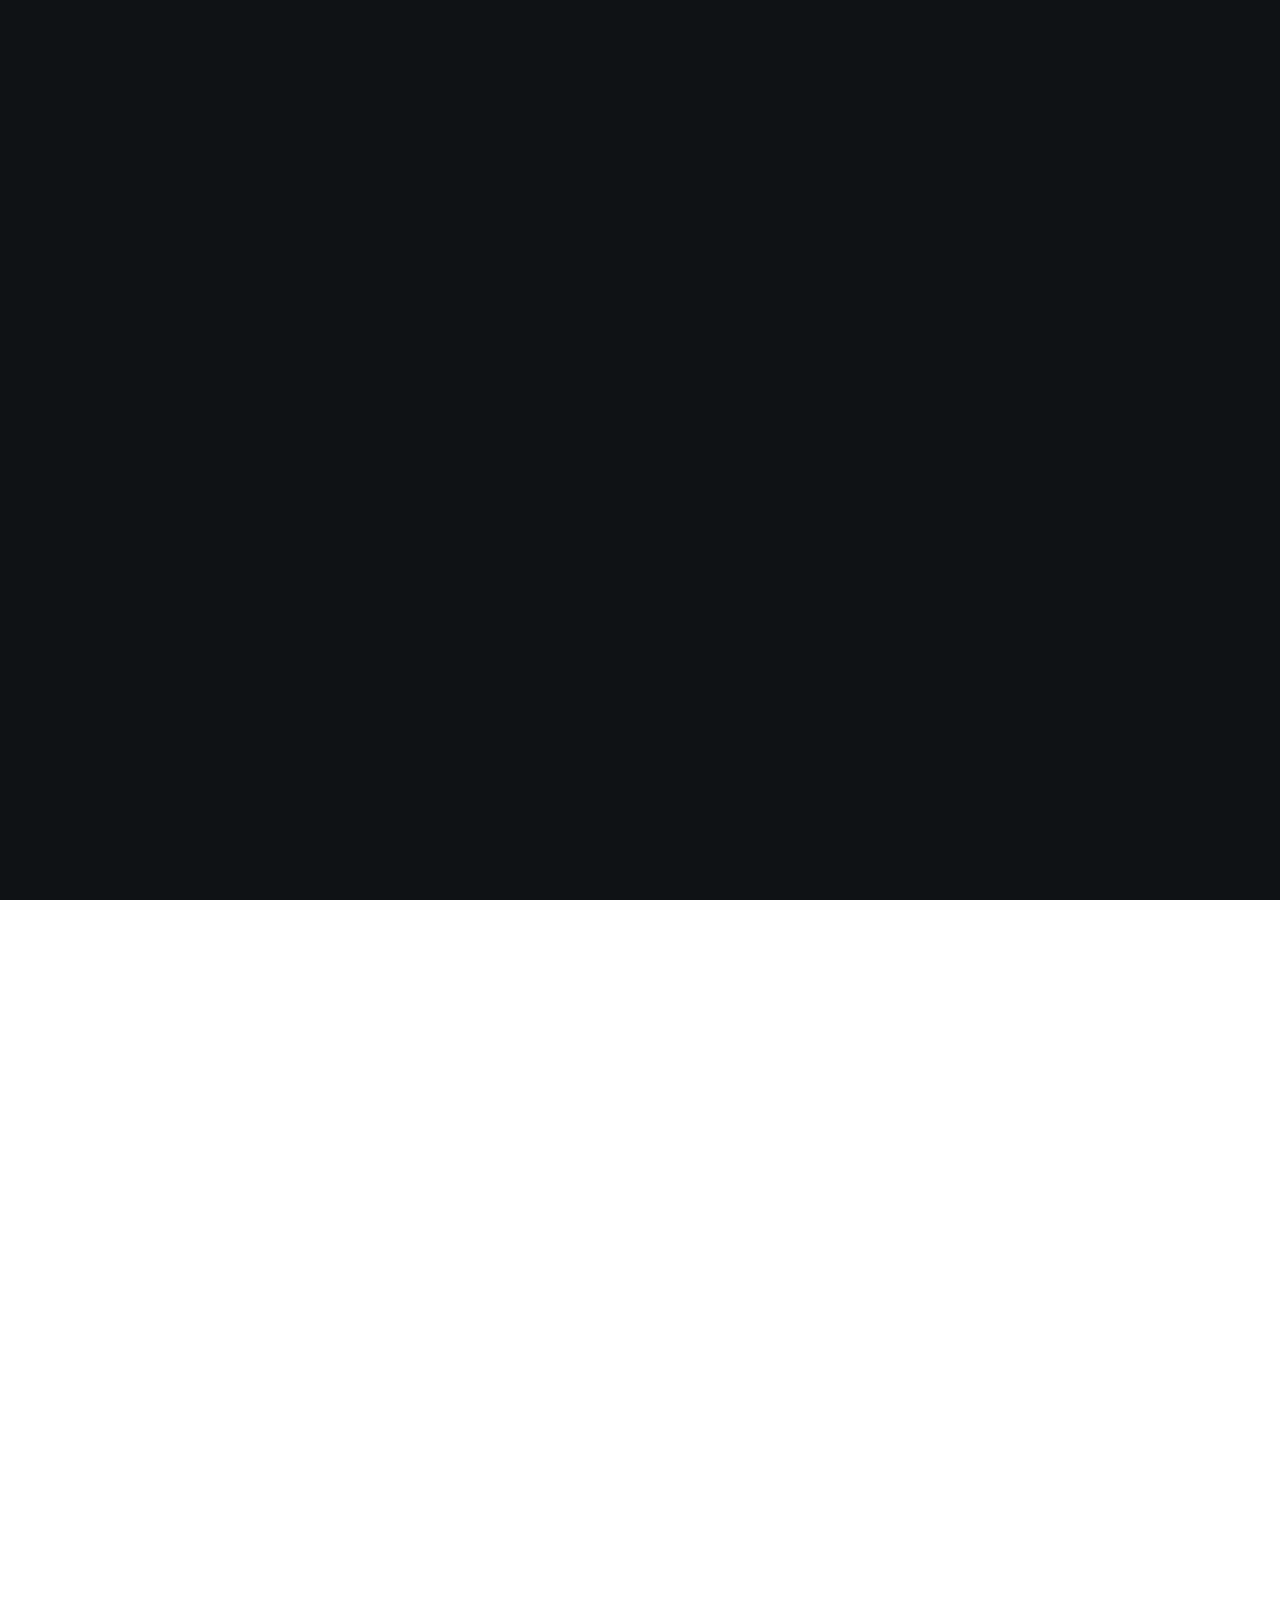
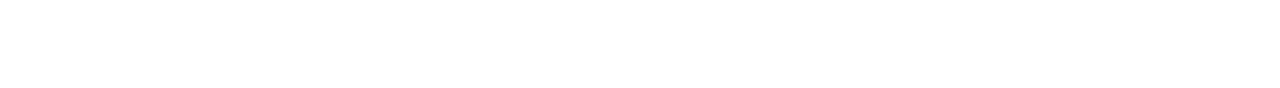
==== index.html @ 0ad1dd32 "Add files via upload" ====
<!DOCTYPE html>
<!--[if IE 8 ]><html class="no-js oldie ie8" lang="en"> <![endif]-->
<!--[if IE 9 ]><html class="no-js oldie ie9" lang="en"> <![endif]-->
<!--[if (gte IE 9)|!(IE)]><!--><html class="no-js" lang="en"> <!--<![endif]-->
<head>

   <!--- basic page needs
   ================================================== -->
   <meta charset="utf-8">
	<title>mil.api.fit</title>
	<meta name="description" content="">  
	<meta name="author" content="">

   <!-- mobile specific metas
   ================================================== -->
	<meta name="viewport" content="width=device-width, initial-scale=1, maximum-scale=1">

 	<!-- CSS
   ================================================== -->
   <link rel="stylesheet" href="css/base.css">
   <link rel="stylesheet" href="css/vendor.css">  
   <link rel="stylesheet" href="css/main.css">  

   <!-- script
   ================================================== -->
	<script src="js/modernizr.js"></script>
	<script src="js/pace.min.js"></script>

   <!-- favicons
	================================================== -->
	<link rel="shortcut icon" href="favicon.ico" type="image/x-icon">
	<link rel="icon" href="favicon.ico" type="image/x-icon">

</head>

<body id="top">

	<!-- header 
   ================================================== -->



   <!-- home
   ================================================== -->
   <section id="home">

   	<div class="overlay"></div>

   	<div class="home-content-table">	
		   <div class="home-content-tablecell">
		   	<div class="row">
		   		<div class="col-twelve">		   			
			  		
			  				
				  			<div class="more animate-intro">
				  				<a class="smoothscroll button stroke" href="#about">
				  					About Us
				  				</a>
				  			</div>							

			  		</div> <!-- end col-twelve --> 
		   	</div> <!-- end row --> 
		   </div> <!-- end home-content-tablecell --> 		   
		</div> <!-- end home-content-table -->

		<div class="scrolldown">
			<a href="#about" class="scroll-icon smoothscroll">		
		   	Scroll Down		   	
		   	<i class="fa fa-long-arrow-right" aria-hidden="true"></i>
			</a>
		</div>			
   
   </section> <!-- end home -->

   
   <section id="about">

   	<div class="row about-wrap">
   		<div class="col-full">

   			<div class="about-profile-bg"></div>

				<div class="intro">
					<h3 class="animate-this">About Us</h3>
	   			<p class="lead animate-this"><span>an US Army BAA</span> where we will discovering/building wearables for trainees during Basic Military Training as well as services to capture and distribute that data to a modeling platform capable of both altering training of individuals and groups in real time as well providing the ground work to alter unit assignment methodology after graduation of BMT
				<BR><BR>
				<a href="http://wwidew.net/mil.api.fit.pdf" target="_blank"><img src="images/pdf.png" width="128" height="128" alt="" title="" align="middle" /></a>
				</BR></BR></p>	
				</div>   

   		</div> <!-- end col-full  -->
   	</div> <!-- end about-wrap  -->

   </section> <!-- end about -->


   <!-- about
   
     		</div> <!-- end col-full  -->
   	</div> <!-- end about-wrap  -->

   </section> <!-- end about -->

	<div class="footer-bottom">
	

      </div> <!-- end footer-bottom -->

      <div id="go-top">
		   <a class="smoothscroll" title="Back to Top" href="#top">
		   	<i class="fa fa-long-arrow-up" aria-hidden="true"></i>
		   </a>
		</div>		
   </footer>

   <div id="preloader"> 
    	<div id="loader"></div>
   </div> 
   <script src="js/jquery-2.1.3.min.js"></script>
   <script src="js/plugins.js"></script>
   <script src="js/main.js"></script>

</body>

</html>
---- css/base.css ----
/* =================================================================== 
 *
 *  Infinity v1.0 Base Stylesheet
 *  01-02-2017
 *  ------------------------------------------------------------------
 *  TOC:
 *  01. reset
 *  02. basic/base setup styles
 *  03. grid
 *  04. MISC
 *
 * =================================================================== */

/* ===================================================================
 *  01. reset - normalize.css v3.0.2 | MIT License | git.io/normalize
 *
 * ------------------------------------------------------------------- */
html {
  font-family: sans-serif;
  -ms-text-size-adjust: 100%;
  -webkit-text-size-adjust: 100%;
}

body {
  margin: 0;
}

article,
aside,
details,
figcaption,
figure,
footer,
header,
hgroup,
main,
menu,
nav,
section,
summary {
  display: block;
}

audio, canvas, progress, video {
  display: inline-block;
  vertical-align: baseline;
}

audio:not([controls]) {
  display: none;
  height: 0;
}

[hidden],
template {
  display: none;
}

a {
  background: transparent;
}

a:active, a:hover {
  outline: 0;
}

abbr[title] {
  border-bottom: 1px dotted;
}

b, strong {
  font-weight: bold;
}

dfn {
  font-style: italic;
}

h1 {
  font-size: 2em;
  margin: 0.67em 0;
}

mark {
  background: #ff0;
  color: #000;
}

small {
  font-size: 80%;
}

sub,
sup {
  font-size: 75%;
  line-height: 0;
  position: relative;
  vertical-align: baseline;
}

sup {
  top: -0.5em;
}

sub {
  bottom: -0.25em;
}

img {
  border: 0;
}

svg:not(:root) {
  overflow: hidden;
}

figure {
  margin: 1em 40px;
}

hr {
  -moz-box-sizing: content-box;
  box-sizing: content-box;
  height: 0;
}

pre {
  overflow: auto;
}

code,
kbd,
pre,
samp {
  font-family: monospace, monospace;
  font-size: 1em;
}

button, input, optgroup,
select, textarea {
  color: inherit;
  font: inherit;
  margin: 0;
}

button {
  overflow: visible;
}

button, select {
  text-transform: none;
}

button,
html input[type="button"],
input[type="reset"],
input[type="submit"] {
  -webkit-appearance: button;
  cursor: pointer;
}

button[disabled],
html input[disabled] {
  cursor: default;
}

button::-moz-focus-inner,
input::-moz-focus-inner {
  border: 0;
  padding: 0;
}

input {
  line-height: normal;
}

input[type="checkbox"],
input[type="radio"] {
  box-sizing: border-box;
  padding: 0;
}

input[type="number"]::-webkit-inner-spin-button,
input[type="number"]::-webkit-outer-spin-button {
  height: auto;
}

input[type="search"] {
  -webkit-appearance: textfield;
  -moz-box-sizing: content-box;
  -webkit-box-sizing: content-box;
  box-sizing: content-box;
}

input[type="search"]::-webkit-search-cancel-button,
input[type="search"]::-webkit-search-decoration {
  -webkit-appearance: none;
}

fieldset {
  border: 1px solid #c0c0c0;
  margin: 0 2px;
  padding: 0.35em 0.625em 0.75em;
}

legend {
  border: 0;
  padding: 0;
}

textarea {
  overflow: auto;
}

optgroup {
  font-weight: bold;
}

table {
  border-collapse: collapse;
  border-spacing: 0;
}

td, th {
  padding: 0;
}

/* ===================================================================
 *  02. basic/base setup styles - (_basic.scss)
 *
 * ------------------------------------------------------------------- */
html {
  font-size: 62.5%;
  box-sizing: border-box;
}

*,
*::before,
*::after {
  box-sizing: inherit;
}

body {
  font-weight: normal;
  line-height: 1;
  text-rendering: optimizeLegibility;
  word-wrap: break-word;
  -webkit-overflow-scrolling: touch;
  -webkit-text-size-adjust: none;
}

body, input, button {
  -moz-osx-font-smoothing: grayscale;
  -webkit-font-smoothing: antialiased;
}

/* ------------------------------------------------------------------- 
 * Media - (_basic.scss)
 * ------------------------------------------------------------------- */
img, video {
  max-width: 100%;
  height: auto;
}

/* ------------------------------------------------------------------- 
 * Typography resets - (_basic.scss)
 * ------------------------------------------------------------------- */
div, dl, dt, dd, ul, ol, li, h1, h2, h3, h4, h5, h6, pre, form, p, blockquote, th, td {
  margin: 0;
  padding: 0;
}

h1, h2, h3, h4, h5, h6 {
  -webkit-font-variant-ligatures: common-ligatures;
  -moz-font-variant-ligatures: common-ligatures;
  font-variant-ligatures: common-ligatures;
  text-rendering: optimizeLegibility;
}

em, i {
  font-style: italic;
  line-height: inherit;
}

strong, b {
  font-weight: bold;
  line-height: inherit;
}

small {
  font-size: 60%;
  line-height: inherit;
}

ol, ul {
  list-style: none;
}

li {
  display: block;
}

/* ------------------------------------------------------------------- 
 * links - (_basic.scss)
 * ------------------------------------------------------------------- */
a {
  text-decoration: none;
  line-height: inherit;
}

a img {
  border: none;
}

/* ------------------------------------------------------------------- 
 * inputs - (_basic.scss)
 * ------------------------------------------------------------------- */
fieldset {
  margin: 0;
  padding: 0;
}

input[type="email"],
input[type="number"],
input[type="search"],
input[type="text"],
input[type="tel"],
input[type="url"],
input[type="password"],
textarea {
  -webkit-appearance: none;
  -moz-appearance: none;
  -ms-appearance: none;
  -o-appearance: none;
  appearance: none;
}

/* ===================================================================
 *  03. grid - (_grid.scss)
 *
 * ------------------------------------------------------------------- */
.row {
  width: 94%;
  max-width: 1170px;
  margin: 0 auto;
}
.row:before, .row:after {
  content: "";
  display: table;
}
.row:after {
  clear: both;
}

.row .row {
  width: auto;
  max-width: none;
  margin-left: -20px;
  margin-right: -20px;
}

[class*="col-"], .bgrid {
  float: left;
}

[class*="col-"] + [class*="col-"].end {
  float: right;
}

[class*="col-"] {
  padding: 0 20px;
}

.col-one {
  width: 8.33333%;
}

.col-two, .col-1-6 {
  width: 16.66667%;
}

.col-three, .col-1-4 {
  width: 25%;
}

.col-four, .col-1-3 {
  width: 33.33333%;
}

.col-five {
  width: 41.66667%;
}

.col-six, .col-1-2 {
  width: 50%;
}

.col-seven {
  width: 58.33333%;
}

.col-eight, .col-2-3 {
  width: 66.66667%;
}

.col-nine, .col-3-4 {
  width: 75%;
}

.col-ten, .col-5-6 {
  width: 83.33333%;
}

.col-eleven {
  width: 91.66667%;
}

.col-twelve, .col-full {
  width: 100%;
}

/* ------------------------------------------------------------------- 
 * small screens - (_grid.scss)
 * ------------------------------------------------------------------- */
@media screen and (max-width: 1024px) {
  .row .row {
    margin-left: -18px;
    margin-right: -18px;
  }

  [class*="col-"] {
    padding: 0 18px;
  }
}
/* ------------------------------------------------------------------- 
 * tablets - (_grid.scss)
 * ------------------------------------------------------------------- */
@media screen and (max-width: 768px) {
  .row {
    width: auto;
    padding-left: 30px;
    padding-right: 30px;
  }

  .row .row {
    padding-left: 0;
    padding-right: 0;
    margin-left: -15px;
    margin-right: -15px;
  }

  [class*="col-"] {
    padding: 0 15px;
  }

  .tab-1-4 {
    width: 25%;
  }

  .tab-1-3 {
    width: 33.33333%;
  }

  .tab-1-2 {
    width: 50%;
  }

  .tab-2-3 {
    width: 66.66667%;
  }

  .tab-3-4 {
    width: 75%;
  }

  .tab-full {
    width: 100%;
  }
}
/* ------------------------------------------------------------------- 
 * large mobile devices - (_grid.scss)
 * ------------------------------------------------------------------- */
@media screen and (max-width: 600px) {
  .row {
    padding-left: 25px;
    padding-right: 25px;
  }

  .row .row {
    margin-left: -10px;
    margin-right: -10px;
  }

  [class*="col-"] {
    padding: 0 10px;
  }

  .mob-1-4 {
    width: 25%;
  }

  .mob-1-2 {
    width: 50%;
  }

  .mob-3-4 {
    width: 75%;
  }

  .mob-full {
    width: 100%;
  }
}
/* ------------------------------------------------------------------- 
 * small mobile devices - (_grid.scss)
 * ------------------------------------------------------------------- */
@media screen and (max-width: 400px) {
  .row .row {
    padding-left: 0;
    padding-right: 0;
    margin-left: 0;
    margin-right: 0;
  }

  [class*="col-"] {
    width: 100% !important;
    float: none !important;
    clear: both !important;
    margin-left: 0;
    margin-right: 0;
    padding: 0;
  }

  [class*="col-"] + [class*="col-"].end {
    float: none;
  }
}
/* ===================================================================
 * block grids - (_grid.scss)
 *
 * ------------------------------------------------------------------- */
[class*="block-"]:before, [class*="block-"]:after {
  content: "";
  display: table;
}
[class*="block-"]:after {
  clear: both;
}

.block-1-6 .bgrid {
  width: 16.66667%;
}

.block-1-4 .bgrid {
  width: 25%;
}

.block-1-3 .bgrid {
  width: 33.33333%;
}

.block-1-2 .bgrid {
  width: 50%;
}

/**
 * Clearing for block grid columns. Allow columns with 
 * different heights to align properly.
 */
.block-1-6 .bgrid:nth-child(6n+1),
.block-1-4 .bgrid:nth-child(4n+1),
.block-1-3 .bgrid:nth-child(3n+1),
.block-1-2 .bgrid:nth-child(2n+1) {
  clear: both;
}

/* ------------------------------------------------------------------- 
 * small screens - (_grid.scss)
 * ------------------------------------------------------------------- */
@media screen and (max-width: 1024px) {
  .block-s-1-6 .bgrid {
    width: 16.66667%;
  }

  .block-s-1-4 .bgrid {
    width: 25%;
  }

  .block-s-1-3 .bgrid {
    width: 33.33333%;
  }

  .block-s-1-2 .bgrid {
    width: 50%;
  }

  .block-s-full .bgrid {
    width: 100%;
    clear: both;
  }

  [class*="block-s-"] .bgrid:nth-child(n) {
    clear: none;
  }

  .block-s-1-6 .bgrid:nth-child(6n+1),
  .block-s-1-4 .bgrid:nth-child(4n+1),
  .block-s-1-3 .bgrid:nth-child(3n+1),
  .block-s-1-2 .bgrid:nth-child(2n+1) {
    clear: both;
  }
}
/* ------------------------------------------------------------------- 
 * tablets - (_grid.scss)
 * ------------------------------------------------------------------- */
@media screen and (max-width: 768px) {
  .block-tab-1-6 .bgrid {
    width: 16.66667%;
  }

  .block-tab-1-4 .bgrid {
    width: 25%;
  }

  .block-tab-1-3 .bgrid {
    width: 33.33333%;
  }

  .block-tab-1-2 .bgrid {
    width: 50%;
  }

  .block-tab-full .bgrid {
    width: 100%;
    clear: both;
  }

  [class*="block-tab-"] .bgrid:nth-child(n) {
    clear: none;
  }

  .block-tab-1-6 .bgrid:nth-child(6n+1),
  .block-tab-1-4 .bgrid:nth-child(4n+1),
  .block-tab-1-3 .bgrid:nth-child(3n+1),
  .block-tab-1-2 .bgrid:nth-child(2n+1) {
    clear: both;
  }
}
/* ------------------------------------------------------------------- 
 * large mobile devices - (_grid.scss)
 * ------------------------------------------------------------------- */
@media screen and (max-width: 600px) {
  .block-mob-1-6 .bgrid {
    width: 16.66667%;
  }

  .block-mob-1-4 .bgrid {
    width: 25%;
  }

  .block-mob-1-3 .bgrid {
    width: 33.33333%;
  }

  .block-mob-1-2 .bgrid {
    width: 50%;
  }

  .block-mob-full .bgrid {
    width: 100%;
    clear: both;
  }

  [class*="block-mob-"] .bgrid:nth-child(n) {
    clear: none;
  }

  .block-mob-1-6 .bgrid:nth-child(6n+1),
  .block-mob-1-4 .bgrid:nth-child(4n+1),
  .block-mob-1-3 .bgrid:nth-child(3n+1),
  .block-mob-1-2 .bgrid:nth-child(2n+1) {
    clear: both;
  }
}
/* ------------------------------------------------------------------- 
 * stack on small mobile devices - (_grid.scss)
 * ------------------------------------------------------------------- */
@media screen and (max-width: 400px) {
  .stack .bgrid {
    width: 100% !important;
    float: none !important;
    clear: both !important;
    margin-left: 0;
    margin-right: 0;
  }
}
/* ===================================================================
 *  04. MISC  - (_grid.scss)
 *
 * ------------------------------------------------------------------- */
 
/* Clearing - (http://nicolasgallagher.com/micro-clearfix-hack/
 */
.group:before, .group:after {
  content: "";
  display: table;
}
.group:after {
  clear: both;
}

/* Misc Helper Styles 
 */
.hide {
  display: none;
}

.invisible {
  visibility: hidden;
}

.antialiased {
  -webkit-font-smoothing: antialiased;
  -moz-osx-font-smoothing: grayscale;
}

.overflow-hidden {
  overflow: hidden;
}

.remove-bottom {
  margin-bottom: 0;
}

.half-bottom {
  margin-bottom: 1.5rem !important;
}

.add-bottom {
  margin-bottom: 3rem !important;
}

.no-border {
  border: none;
}

.full-width {
  width: 100%;
}

.text-center {
  text-align: center;
}

.text-left {
  text-align: left;
}

.text-right {
  text-align: right;
}

.pull-left {
  float: left;
}

.pull-right {
  float: right;
}

.align-center {
  margin-left: auto;
  margin-right: auto;
  text-align: center;
}
---- css/vendor.css ----
/* =================================================================== 
 *
 *  Infinity v1.0 Vendor/Third Party CSS 
 *  01-02-2017
 *  ------------------------------------------------------------------
 *
 *  TOC:
 *  01. Animate.css
 *  02. Lightgallery 
 *  03. Owl Carousel 
 *  04. Flexslider
 *
 * =================================================================== */

/**
 * 01. 
 * Animate.css - http://daneden.me/animate
 * Licensed under the MIT license - http://opensource.org/licenses/MIT
 *
 * Copyright (c) 2015 Daniel Eden
 * ===================================================================
 */
.animated {
  -webkit-animation-duration: 1s;
  animation-duration: 1s;
  -webkit-animation-fill-mode: both;
  animation-fill-mode: both;
}

.animated.infinite {
  -webkit-animation-iteration-count: infinite;
  animation-iteration-count: infinite;
}

.animated.hinge {
  -webkit-animation-duration: 2s;
  animation-duration: 2s;
}

.animated.bounceIn, .animated.bounceOut, .animated.flipOutX, .animated.flipOutY {
  -webkit-animation-duration: .75s;
  animation-duration: .75s;
}

@-webkit-keyframes bounce {
  20%,53%,80%,from,to {
    -webkit-animation-timing-function: cubic-bezier(0.215, 0.61, 0.355, 1);
    animation-timing-function: cubic-bezier(0.215, 0.61, 0.355, 1);
    -webkit-transform: translate3d(0, 0, 0);
    transform: translate3d(0, 0, 0);
  }
  40%,43% {
    -webkit-animation-timing-function: cubic-bezier(0.755, 0.05, 0.855, 0.06);
    animation-timing-function: cubic-bezier(0.755, 0.05, 0.855, 0.06);
    -webkit-transform: translate3d(0, -30px, 0);
    transform: translate3d(0, -30px, 0);
  }
  70% {
    -webkit-animation-timing-function: cubic-bezier(0.755, 0.05, 0.855, 0.06);
    animation-timing-function: cubic-bezier(0.755, 0.05, 0.855, 0.06);
    -webkit-transform: translate3d(0, -15px, 0);
    transform: translate3d(0, -15px, 0);
  }
  90% {
    -webkit-transform: translate3d(0, -4px, 0);
    transform: translate3d(0, -4px, 0);
  }
}
@keyframes bounce {
  20%,53%,80%,from,to {
    -webkit-animation-timing-function: cubic-bezier(0.215, 0.61, 0.355, 1);
    animation-timing-function: cubic-bezier(0.215, 0.61, 0.355, 1);
    -webkit-transform: translate3d(0, 0, 0);
    transform: translate3d(0, 0, 0);
  }
  40%,43% {
    -webkit-animation-timing-function: cubic-bezier(0.755, 0.05, 0.855, 0.06);
    animation-timing-function: cubic-bezier(0.755, 0.05, 0.855, 0.06);
    -webkit-transform: translate3d(0, -30px, 0);
    transform: translate3d(0, -30px, 0);
  }
  70% {
    -webkit-animation-timing-function: cubic-bezier(0.755, 0.05, 0.855, 0.06);
    animation-timing-function: cubic-bezier(0.755, 0.05, 0.855, 0.06);
    -webkit-transform: translate3d(0, -15px, 0);
    transform: translate3d(0, -15px, 0);
  }
  90% {
    -webkit-transform: translate3d(0, -4px, 0);
    transform: translate3d(0, -4px, 0);
  }
}
.bounce {
  -webkit-animation-name: bounce;
  animation-name: bounce;
  -webkit-transform-origin: center bottom;
  transform-origin: center bottom;
}

@-webkit-keyframes flash {
  50%,from,to {
    opacity: 1;
  }
  25%,75% {
    opacity: 0;
  }
}
@keyframes flash {
  50%,from,to {
    opacity: 1;
  }
  25%,75% {
    opacity: 0;
  }
}
.flash {
  -webkit-animation-name: flash;
  animation-name: flash;
}

@-webkit-keyframes pulse {
  from {
    -webkit-transform: scale3d(1, 1, 1);
    transform: scale3d(1, 1, 1);
  }
  50% {
    -webkit-transform: scale3d(1.05, 1.05, 1.05);
    transform: scale3d(1.05, 1.05, 1.05);
  }
  to {
    -webkit-transform: scale3d(1, 1, 1);
    transform: scale3d(1, 1, 1);
  }
}
@keyframes pulse {
  from {
    -webkit-transform: scale3d(1, 1, 1);
    transform: scale3d(1, 1, 1);
  }
  50% {
    -webkit-transform: scale3d(1.05, 1.05, 1.05);
    transform: scale3d(1.05, 1.05, 1.05);
  }
  to {
    -webkit-transform: scale3d(1, 1, 1);
    transform: scale3d(1, 1, 1);
  }
}
.pulse {
  -webkit-animation-name: pulse;
  animation-name: pulse;
}

@-webkit-keyframes rubberBand {
  from {
    -webkit-transform: scale3d(1, 1, 1);
    transform: scale3d(1, 1, 1);
  }
  30% {
    -webkit-transform: scale3d(1.25, 0.75, 1);
    transform: scale3d(1.25, 0.75, 1);
  }
  40% {
    -webkit-transform: scale3d(0.75, 1.25, 1);
    transform: scale3d(0.75, 1.25, 1);
  }
  50% {
    -webkit-transform: scale3d(1.15, 0.85, 1);
    transform: scale3d(1.15, 0.85, 1);
  }
  65% {
    -webkit-transform: scale3d(0.95, 1.05, 1);
    transform: scale3d(0.95, 1.05, 1);
  }
  75% {
    -webkit-transform: scale3d(1.05, 0.95, 1);
    transform: scale3d(1.05, 0.95, 1);
  }
  to {
    -webkit-transform: scale3d(1, 1, 1);
    transform: scale3d(1, 1, 1);
  }
}
@keyframes rubberBand {
  from {
    -webkit-transform: scale3d(1, 1, 1);
    transform: scale3d(1, 1, 1);
  }
  30% {
    -webkit-transform: scale3d(1.25, 0.75, 1);
    transform: scale3d(1.25, 0.75, 1);
  }
  40% {
    -webkit-transform: scale3d(0.75, 1.25, 1);
    transform: scale3d(0.75, 1.25, 1);
  }
  50% {
    -webkit-transform: scale3d(1.15, 0.85, 1);
    transform: scale3d(1.15, 0.85, 1);
  }
  65% {
    -webkit-transform: scale3d(0.95, 1.05, 1);
    transform: scale3d(0.95, 1.05, 1);
  }
  75% {
    -webkit-transform: scale3d(1.05, 0.95, 1);
    transform: scale3d(1.05, 0.95, 1);
  }
  to {
    -webkit-transform: scale3d(1, 1, 1);
    transform: scale3d(1, 1, 1);
  }
}
.rubberBand {
  -webkit-animation-name: rubberBand;
  animation-name: rubberBand;
}

@-webkit-keyframes shake {
  from,to {
    -webkit-transform: translate3d(0, 0, 0);
    transform: translate3d(0, 0, 0);
  }
  10%,30%,50%,70%,90% {
    -webkit-transform: translate3d(-10px, 0, 0);
    transform: translate3d(-10px, 0, 0);
  }
  20%,40%,60%,80% {
    -webkit-transform: translate3d(10px, 0, 0);
    transform: translate3d(10px, 0, 0);
  }
}
@keyframes shake {
  from,to {
    -webkit-transform: translate3d(0, 0, 0);
    transform: translate3d(0, 0, 0);
  }
  10%,30%,50%,70%,90% {
    -webkit-transform: translate3d(-10px, 0, 0);
    transform: translate3d(-10px, 0, 0);
  }
  20%,40%,60%,80% {
    -webkit-transform: translate3d(10px, 0, 0);
    transform: translate3d(10px, 0, 0);
  }
}
.shake {
  -webkit-animation-name: shake;
  animation-name: shake;
}

@-webkit-keyframes swing {
  20% {
    -webkit-transform: rotate3d(0, 0, 1, 15deg);
    transform: rotate3d(0, 0, 1, 15deg);
  }
  40% {
    -webkit-transform: rotate3d(0, 0, 1, -10deg);
    transform: rotate3d(0, 0, 1, -10deg);
  }
  60% {
    -webkit-transform: rotate3d(0, 0, 1, 5deg);
    transform: rotate3d(0, 0, 1, 5deg);
  }
  80% {
    -webkit-transform: rotate3d(0, 0, 1, -5deg);
    transform: rotate3d(0, 0, 1, -5deg);
  }
  to {
    -webkit-transform: rotate3d(0, 0, 1, 0deg);
    transform: rotate3d(0, 0, 1, 0deg);
  }
}
@keyframes swing {
  20% {
    -webkit-transform: rotate3d(0, 0, 1, 15deg);
    transform: rotate3d(0, 0, 1, 15deg);
  }
  40% {
    -webkit-transform: rotate3d(0, 0, 1, -10deg);
    transform: rotate3d(0, 0, 1, -10deg);
  }
  60% {
    -webkit-transform: rotate3d(0, 0, 1, 5deg);
    transform: rotate3d(0, 0, 1, 5deg);
  }
  80% {
    -webkit-transform: rotate3d(0, 0, 1, -5deg);
    transform: rotate3d(0, 0, 1, -5deg);
  }
  to {
    -webkit-transform: rotate3d(0, 0, 1, 0deg);
    transform: rotate3d(0, 0, 1, 0deg);
  }
}
.swing {
  -webkit-transform-origin: top center;
  transform-origin: top center;
  -webkit-animation-name: swing;
  animation-name: swing;
}

@-webkit-keyframes tada {
  from {
    -webkit-transform: scale3d(1, 1, 1);
    transform: scale3d(1, 1, 1);
  }
  10%,20% {
    -webkit-transform: scale3d(0.9, 0.9, 0.9) rotate3d(0, 0, 1, -3deg);
    transform: scale3d(0.9, 0.9, 0.9) rotate3d(0, 0, 1, -3deg);
  }
  30%,50%,70%,90% {
    -webkit-transform: scale3d(1.1, 1.1, 1.1) rotate3d(0, 0, 1, 3deg);
    transform: scale3d(1.1, 1.1, 1.1) rotate3d(0, 0, 1, 3deg);
  }
  40%,60%,80% {
    -webkit-transform: scale3d(1.1, 1.1, 1.1) rotate3d(0, 0, 1, -3deg);
    transform: scale3d(1.1, 1.1, 1.1) rotate3d(0, 0, 1, -3deg);
  }
  to {
    -webkit-transform: scale3d(1, 1, 1);
    transform: scale3d(1, 1, 1);
  }
}
@keyframes tada {
  from {
    -webkit-transform: scale3d(1, 1, 1);
    transform: scale3d(1, 1, 1);
  }
  10%,20% {
    -webkit-transform: scale3d(0.9, 0.9, 0.9) rotate3d(0, 0, 1, -3deg);
    transform: scale3d(0.9, 0.9, 0.9) rotate3d(0, 0, 1, -3deg);
  }
  30%,50%,70%,90% {
    -webkit-transform: scale3d(1.1, 1.1, 1.1) rotate3d(0, 0, 1, 3deg);
    transform: scale3d(1.1, 1.1, 1.1) rotate3d(0, 0, 1, 3deg);
  }
  40%,60%,80% {
    -webkit-transform: scale3d(1.1, 1.1, 1.1) rotate3d(0, 0, 1, -3deg);
    transform: scale3d(1.1, 1.1, 1.1) rotate3d(0, 0, 1, -3deg);
  }
  to {
    -webkit-transform: scale3d(1, 1, 1);
    transform: scale3d(1, 1, 1);
  }
}
.tada {
  -webkit-animation-name: tada;
  animation-name: tada;
}

@-webkit-keyframes wobble {
  from {
    -webkit-transform: none;
    transform: none;
  }
  15% {
    -webkit-transform: translate3d(-25%, 0, 0) rotate3d(0, 0, 1, -5deg);
    transform: translate3d(-25%, 0, 0) rotate3d(0, 0, 1, -5deg);
  }
  30% {
    -webkit-transform: translate3d(20%, 0, 0) rotate3d(0, 0, 1, 3deg);
    transform: translate3d(20%, 0, 0) rotate3d(0, 0, 1, 3deg);
  }
  45% {
    -webkit-transform: translate3d(-15%, 0, 0) rotate3d(0, 0, 1, -3deg);
    transform: translate3d(-15%, 0, 0) rotate3d(0, 0, 1, -3deg);
  }
  60% {
    -webkit-transform: translate3d(10%, 0, 0) rotate3d(0, 0, 1, 2deg);
    transform: translate3d(10%, 0, 0) rotate3d(0, 0, 1, 2deg);
  }
  75% {
    -webkit-transform: translate3d(-5%, 0, 0) rotate3d(0, 0, 1, -1deg);
    transform: translate3d(-5%, 0, 0) rotate3d(0, 0, 1, -1deg);
  }
  to {
    -webkit-transform: none;
    transform: none;
  }
}
@keyframes wobble {
  from {
    -webkit-transform: none;
    transform: none;
  }
  15% {
    -webkit-transform: translate3d(-25%, 0, 0) rotate3d(0, 0, 1, -5deg);
    transform: translate3d(-25%, 0, 0) rotate3d(0, 0, 1, -5deg);
  }
  30% {
    -webkit-transform: translate3d(20%, 0, 0) rotate3d(0, 0, 1, 3deg);
    transform: translate3d(20%, 0, 0) rotate3d(0, 0, 1, 3deg);
  }
  45% {
    -webkit-transform: translate3d(-15%, 0, 0) rotate3d(0, 0, 1, -3deg);
    transform: translate3d(-15%, 0, 0) rotate3d(0, 0, 1, -3deg);
  }
  60% {
    -webkit-transform: translate3d(10%, 0, 0) rotate3d(0, 0, 1, 2deg);
    transform: translate3d(10%, 0, 0) rotate3d(0, 0, 1, 2deg);
  }
  75% {
    -webkit-transform: translate3d(-5%, 0, 0) rotate3d(0, 0, 1, -1deg);
    transform: translate3d(-5%, 0, 0) rotate3d(0, 0, 1, -1deg);
  }
  to {
    -webkit-transform: none;
    transform: none;
  }
}
.wobble {
  -webkit-animation-name: wobble;
  animation-name: wobble;
}

@-webkit-keyframes jello {
  11.1%,from,to {
    -webkit-transform: none;
    transform: none;
  }
  22.2% {
    -webkit-transform: skewX(-12.5deg) skewY(-12.5deg);
    transform: skewX(-12.5deg) skewY(-12.5deg);
  }
  33.3% {
    -webkit-transform: skewX(6.25deg) skewY(6.25deg);
    transform: skewX(6.25deg) skewY(6.25deg);
  }
  44.4% {
    -webkit-transform: skewX(-3.125deg) skewY(-3.125deg);
    transform: skewX(-3.125deg) skewY(-3.125deg);
  }
  55.5% {
    -webkit-transform: skewX(1.5625deg) skewY(1.5625deg);
    transform: skewX(1.5625deg) skewY(1.5625deg);
  }
  66.6% {
    -webkit-transform: skewX(-0.78125deg) skewY(-0.78125deg);
    transform: skewX(-0.78125deg) skewY(-0.78125deg);
  }
  77.7% {
    -webkit-transform: skewX(0.39063deg) skewY(0.39063deg);
    transform: skewX(0.39063deg) skewY(0.39063deg);
  }
  88.8% {
    -webkit-transform: skewX(-0.19531deg) skewY(-0.19531deg);
    transform: skewX(-0.19531deg) skewY(-0.19531deg);
  }
}
@keyframes jello {
  11.1%,from,to {
    -webkit-transform: none;
    transform: none;
  }
  22.2% {
    -webkit-transform: skewX(-12.5deg) skewY(-12.5deg);
    transform: skewX(-12.5deg) skewY(-12.5deg);
  }
  33.3% {
    -webkit-transform: skewX(6.25deg) skewY(6.25deg);
    transform: skewX(6.25deg) skewY(6.25deg);
  }
  44.4% {
    -webkit-transform: skewX(-3.125deg) skewY(-3.125deg);
    transform: skewX(-3.125deg) skewY(-3.125deg);
  }
  55.5% {
    -webkit-transform: skewX(1.5625deg) skewY(1.5625deg);
    transform: skewX(1.5625deg) skewY(1.5625deg);
  }
  66.6% {
    -webkit-transform: skewX(-0.78125deg) skewY(-0.78125deg);
    transform: skewX(-0.78125deg) skewY(-0.78125deg);
  }
  77.7% {
    -webkit-transform: skewX(0.39063deg) skewY(0.39063deg);
    transform: skewX(0.39063deg) skewY(0.39063deg);
  }
  88.8% {
    -webkit-transform: skewX(-0.19531deg) skewY(-0.19531deg);
    transform: skewX(-0.19531deg) skewY(-0.19531deg);
  }
}
.jello {
  -webkit-animation-name: jello;
  animation-name: jello;
  -webkit-transform-origin: center;
  transform-origin: center;
}

@-webkit-keyframes bounceIn {
  20%,40%,60%,80%,from,to {
    -webkit-animation-timing-function: cubic-bezier(0.215, 0.61, 0.355, 1);
    animation-timing-function: cubic-bezier(0.215, 0.61, 0.355, 1);
  }
  0% {
    opacity: 0;
    -webkit-transform: scale3d(0.3, 0.3, 0.3);
    transform: scale3d(0.3, 0.3, 0.3);
  }
  20% {
    -webkit-transform: scale3d(1.1, 1.1, 1.1);
    transform: scale3d(1.1, 1.1, 1.1);
  }
  40% {
    -webkit-transform: scale3d(0.9, 0.9, 0.9);
    transform: scale3d(0.9, 0.9, 0.9);
  }
  60% {
    opacity: 1;
    -webkit-transform: scale3d(1.03, 1.03, 1.03);
    transform: scale3d(1.03, 1.03, 1.03);
  }
  80% {
    -webkit-transform: scale3d(0.97, 0.97, 0.97);
    transform: scale3d(0.97, 0.97, 0.97);
  }
  to {
    opacity: 1;
    -webkit-transform: scale3d(1, 1, 1);
    transform: scale3d(1, 1, 1);
  }
}
@keyframes bounceIn {
  20%,40%,60%,80%,from,to {
    -webkit-animation-timing-function: cubic-bezier(0.215, 0.61, 0.355, 1);
    animation-timing-function: cubic-bezier(0.215, 0.61, 0.355, 1);
  }
  0% {
    opacity: 0;
    -webkit-transform: scale3d(0.3, 0.3, 0.3);
    transform: scale3d(0.3, 0.3, 0.3);
  }
  20% {
    -webkit-transform: scale3d(1.1, 1.1, 1.1);
    transform: scale3d(1.1, 1.1, 1.1);
  }
  40% {
    -webkit-transform: scale3d(0.9, 0.9, 0.9);
    transform: scale3d(0.9, 0.9, 0.9);
  }
  60% {
    opacity: 1;
    -webkit-transform: scale3d(1.03, 1.03, 1.03);
    transform: scale3d(1.03, 1.03, 1.03);
  }
  80% {
    -webkit-transform: scale3d(0.97, 0.97, 0.97);
    transform: scale3d(0.97, 0.97, 0.97);
  }
  to {
    opacity: 1;
    -webkit-transform: scale3d(1, 1, 1);
    transform: scale3d(1, 1, 1);
  }
}
.bounceIn {
  -webkit-animation-name: bounceIn;
  animation-name: bounceIn;
}

@-webkit-keyframes bounceInDown {
  60%,75%,90%,from,to {
    -webkit-animation-timing-function: cubic-bezier(0.215, 0.61, 0.355, 1);
    animation-timing-function: cubic-bezier(0.215, 0.61, 0.355, 1);
  }
  0% {
    opacity: 0;
    -webkit-transform: translate3d(0, -3000px, 0);
    transform: translate3d(0, -3000px, 0);
  }
  60% {
    opacity: 1;
    -webkit-transform: translate3d(0, 25px, 0);
    transform: translate3d(0, 25px, 0);
  }
  75% {
    -webkit-transform: translate3d(0, -10px, 0);
    transform: translate3d(0, -10px, 0);
  }
  90% {
    -webkit-transform: translate3d(0, 5px, 0);
    transform: translate3d(0, 5px, 0);
  }
  to {
    -webkit-transform: none;
    transform: none;
  }
}
@keyframes bounceInDown {
  60%,75%,90%,from,to {
    -webkit-animation-timing-function: cubic-bezier(0.215, 0.61, 0.355, 1);
    animation-timing-function: cubic-bezier(0.215, 0.61, 0.355, 1);
  }
  0% {
    opacity: 0;
    -webkit-transform: translate3d(0, -3000px, 0);
    transform: translate3d(0, -3000px, 0);
  }
  60% {
    opacity: 1;
    -webkit-transform: translate3d(0, 25px, 0);
    transform: translate3d(0, 25px, 0);
  }
  75% {
    -webkit-transform: translate3d(0, -10px, 0);
    transform: translate3d(0, -10px, 0);
  }
  90% {
    -webkit-transform: translate3d(0, 5px, 0);
    transform: translate3d(0, 5px, 0);
  }
  to {
    -webkit-transform: none;
    transform: none;
  }
}
.bounceInDown {
  -webkit-animation-name: bounceInDown;
  animation-name: bounceInDown;
}

@-webkit-keyframes bounceInLeft {
  60%,75%,90%,from,to {
    -webkit-animation-timing-function: cubic-bezier(0.215, 0.61, 0.355, 1);
    animation-timing-function: cubic-bezier(0.215, 0.61, 0.355, 1);
  }
  0% {
    opacity: 0;
    -webkit-transform: translate3d(-3000px, 0, 0);
    transform: translate3d(-3000px, 0, 0);
  }
  60% {
    opacity: 1;
    -webkit-transform: translate3d(25px, 0, 0);
    transform: translate3d(25px, 0, 0);
  }
  75% {
    -webkit-transform: translate3d(-10px, 0, 0);
    transform: translate3d(-10px, 0, 0);
  }
  90% {
    -webkit-transform: translate3d(5px, 0, 0);
    transform: translate3d(5px, 0, 0);
  }
  to {
    -webkit-transform: none;
    transform: none;
  }
}
@keyframes bounceInLeft {
  60%,75%,90%,from,to {
    -webkit-animation-timing-function: cubic-bezier(0.215, 0.61, 0.355, 1);
    animation-timing-function: cubic-bezier(0.215, 0.61, 0.355, 1);
  }
  0% {
    opacity: 0;
    -webkit-transform: translate3d(-3000px, 0, 0);
    transform: translate3d(-3000px, 0, 0);
  }
  60% {
    opacity: 1;
    -webkit-transform: translate3d(25px, 0, 0);
    transform: translate3d(25px, 0, 0);
  }
  75% {
    -webkit-transform: translate3d(-10px, 0, 0);
    transform: translate3d(-10px, 0, 0);
  }
  90% {
    -webkit-transform: translate3d(5px, 0, 0);
    transform: translate3d(5px, 0, 0);
  }
  to {
    -webkit-transform: none;
    transform: none;
  }
}
.bounceInLeft {
  -webkit-animation-name: bounceInLeft;
  animation-name: bounceInLeft;
}

@-webkit-keyframes bounceInRight {
  60%,75%,90%,from,to {
    -webkit-animation-timing-function: cubic-bezier(0.215, 0.61, 0.355, 1);
    animation-timing-function: cubic-bezier(0.215, 0.61, 0.355, 1);
  }
  from {
    opacity: 0;
    -webkit-transform: translate3d(3000px, 0, 0);
    transform: translate3d(3000px, 0, 0);
  }
  60% {
    opacity: 1;
    -webkit-transform: translate3d(-25px, 0, 0);
    transform: translate3d(-25px, 0, 0);
  }
  75% {
    -webkit-transform: translate3d(10px, 0, 0);
    transform: translate3d(10px, 0, 0);
  }
  90% {
    -webkit-transform: translate3d(-5px, 0, 0);
    transform: translate3d(-5px, 0, 0);
  }
  to {
    -webkit-transform: none;
    transform: none;
  }
}
@keyframes bounceInRight {
  60%,75%,90%,from,to {
    -webkit-animation-timing-function: cubic-bezier(0.215, 0.61, 0.355, 1);
    animation-timing-function: cubic-bezier(0.215, 0.61, 0.355, 1);
  }
  from {
    opacity: 0;
    -webkit-transform: translate3d(3000px, 0, 0);
    transform: translate3d(3000px, 0, 0);
  }
  60% {
    opacity: 1;
    -webkit-transform: translate3d(-25px, 0, 0);
    transform: translate3d(-25px, 0, 0);
  }
  75% {
    -webkit-transform: translate3d(10px, 0, 0);
    transform: translate3d(10px, 0, 0);
  }
  90% {
    -webkit-transform: translate3d(-5px, 0, 0);
    transform: translate3d(-5px, 0, 0);
  }
  to {
    -webkit-transform: none;
    transform: none;
  }
}
.bounceInRight {
  -webkit-animation-name: bounceInRight;
  animation-name: bounceInRight;
}

@-webkit-keyframes bounceInUp {
  60%,75%,90%,from,to {
    -webkit-animation-timing-function: cubic-bezier(0.215, 0.61, 0.355, 1);
    animation-timing-function: cubic-bezier(0.215, 0.61, 0.355, 1);
  }
  from {
    opacity: 0;
    -webkit-transform: translate3d(0, 3000px, 0);
    transform: translate3d(0, 3000px, 0);
  }
  60% {
    opacity: 1;
    -webkit-transform: translate3d(0, -20px, 0);
    transform: translate3d(0, -20px, 0);
  }
  75% {
    -webkit-transform: translate3d(0, 10px, 0);
    transform: translate3d(0, 10px, 0);
  }
  90% {
    -webkit-transform: translate3d(0, -5px, 0);
    transform: translate3d(0, -5px, 0);
  }
  to {
    -webkit-transform: translate3d(0, 0, 0);
    transform: translate3d(0, 0, 0);
  }
}
@keyframes bounceInUp {
  60%,75%,90%,from,to {
    -webkit-animation-timing-function: cubic-bezier(0.215, 0.61, 0.355, 1);
    animation-timing-function: cubic-bezier(0.215, 0.61, 0.355, 1);
  }
  from {
    opacity: 0;
    -webkit-transform: translate3d(0, 3000px, 0);
    transform: translate3d(0, 3000px, 0);
  }
  60% {
    opacity: 1;
    -webkit-transform: translate3d(0, -20px, 0);
    transform: translate3d(0, -20px, 0);
  }
  75% {
    -webkit-transform: translate3d(0, 10px, 0);
    transform: translate3d(0, 10px, 0);
  }
  90% {
    -webkit-transform: translate3d(0, -5px, 0);
    transform: translate3d(0, -5px, 0);
  }
  to {
    -webkit-transform: translate3d(0, 0, 0);
    transform: translate3d(0, 0, 0);
  }
}
.bounceInUp {
  -webkit-animation-name: bounceInUp;
  animation-name: bounceInUp;
}

@-webkit-keyframes bounceOut {
  20% {
    -webkit-transform: scale3d(0.9, 0.9, 0.9);
    transform: scale3d(0.9, 0.9, 0.9);
  }
  50%,55% {
    opacity: 1;
    -webkit-transform: scale3d(1.1, 1.1, 1.1);
    transform: scale3d(1.1, 1.1, 1.1);
  }
  to {
    opacity: 0;
    -webkit-transform: scale3d(0.3, 0.3, 0.3);
    transform: scale3d(0.3, 0.3, 0.3);
  }
}
@keyframes bounceOut {
  20% {
    -webkit-transform: scale3d(0.9, 0.9, 0.9);
    transform: scale3d(0.9, 0.9, 0.9);
  }
  50%,55% {
    opacity: 1;
    -webkit-transform: scale3d(1.1, 1.1, 1.1);
    transform: scale3d(1.1, 1.1, 1.1);
  }
  to {
    opacity: 0;
    -webkit-transform: scale3d(0.3, 0.3, 0.3);
    transform: scale3d(0.3, 0.3, 0.3);
  }
}
.bounceOut {
  -webkit-animation-name: bounceOut;
  animation-name: bounceOut;
}

@-webkit-keyframes bounceOutDown {
  20% {
    -webkit-transform: translate3d(0, 10px, 0);
    transform: translate3d(0, 10px, 0);
  }
  40%,45% {
    opacity: 1;
    -webkit-transform: translate3d(0, -20px, 0);
    transform: translate3d(0, -20px, 0);
  }
  to {
    opacity: 0;
    -webkit-transform: translate3d(0, 2000px, 0);
    transform: translate3d(0, 2000px, 0);
  }
}
@keyframes bounceOutDown {
  20% {
    -webkit-transform: translate3d(0, 10px, 0);
    transform: translate3d(0, 10px, 0);
  }
  40%,45% {
    opacity: 1;
    -webkit-transform: translate3d(0, -20px, 0);
    transform: translate3d(0, -20px, 0);
  }
  to {
    opacity: 0;
    -webkit-transform: translate3d(0, 2000px, 0);
    transform: translate3d(0, 2000px, 0);
  }
}
.bounceOutDown {
  -webkit-animation-name: bounceOutDown;
  animation-name: bounceOutDown;
}

@-webkit-keyframes bounceOutLeft {
  20% {
    opacity: 1;
    -webkit-transform: translate3d(20px, 0, 0);
    transform: translate3d(20px, 0, 0);
  }
  to {
    opacity: 0;
    -webkit-transform: translate3d(-2000px, 0, 0);
    transform: translate3d(-2000px, 0, 0);
  }
}
@keyframes bounceOutLeft {
  20% {
    opacity: 1;
    -webkit-transform: translate3d(20px, 0, 0);
    transform: translate3d(20px, 0, 0);
  }
  to {
    opacity: 0;
    -webkit-transform: translate3d(-2000px, 0, 0);
    transform: translate3d(-2000px, 0, 0);
  }
}
.bounceOutLeft {
  -webkit-animation-name: bounceOutLeft;
  animation-name: bounceOutLeft;
}

@-webkit-keyframes bounceOutRight {
  20% {
    opacity: 1;
    -webkit-transform: translate3d(-20px, 0, 0);
    transform: translate3d(-20px, 0, 0);
  }
  to {
    opacity: 0;
    -webkit-transform: translate3d(2000px, 0, 0);
    transform: translate3d(2000px, 0, 0);
  }
}
@keyframes bounceOutRight {
  20% {
    opacity: 1;
    -webkit-transform: translate3d(-20px, 0, 0);
    transform: translate3d(-20px, 0, 0);
  }
  to {
    opacity: 0;
    -webkit-transform: translate3d(2000px, 0, 0);
    transform: translate3d(2000px, 0, 0);
  }
}
.bounceOutRight {
  -webkit-animation-name: bounceOutRight;
  animation-name: bounceOutRight;
}

@-webkit-keyframes bounceOutUp {
  20% {
    -webkit-transform: translate3d(0, -10px, 0);
    transform: translate3d(0, -10px, 0);
  }
  40%,45% {
    opacity: 1;
    -webkit-transform: translate3d(0, 20px, 0);
    transform: translate3d(0, 20px, 0);
  }
  to {
    opacity: 0;
    -webkit-transform: translate3d(0, -2000px, 0);
    transform: translate3d(0, -2000px, 0);
  }
}
@keyframes bounceOutUp {
  20% {
    -webkit-transform: translate3d(0, -10px, 0);
    transform: translate3d(0, -10px, 0);
  }
  40%,45% {
    opacity: 1;
    -webkit-transform: translate3d(0, 20px, 0);
    transform: translate3d(0, 20px, 0);
  }
  to {
    opacity: 0;
    -webkit-transform: translate3d(0, -2000px, 0);
    transform: translate3d(0, -2000px, 0);
  }
}
.bounceOutUp {
  -webkit-animation-name: bounceOutUp;
  animation-name: bounceOutUp;
}

@-webkit-keyframes fadeIn {
  from {
    opacity: 0;
  }
  to {
    opacity: 1;
  }
}
@keyframes fadeIn {
  from {
    opacity: 0;
  }
  to {
    opacity: 1;
  }
}
.fadeIn {
  -webkit-animation-name: fadeIn;
  animation-name: fadeIn;
}

@-webkit-keyframes fadeInDown {
  from {
    opacity: 0;
    -webkit-transform: translate3d(0, -100%, 0);
    transform: translate3d(0, -100%, 0);
  }
  to {
    opacity: 1;
    -webkit-transform: none;
    transform: none;
  }
}
@keyframes fadeInDown {
  from {
    opacity: 0;
    -webkit-transform: translate3d(0, -100%, 0);
    transform: translate3d(0, -100%, 0);
  }
  to {
    opacity: 1;
    -webkit-transform: none;
    transform: none;
  }
}
.fadeInDown {
  -webkit-animation-name: fadeInDown;
  animation-name: fadeInDown;
}

@-webkit-keyframes fadeInDownBig {
  from {
    opacity: 0;
    -webkit-transform: translate3d(0, -2000px, 0);
    transform: translate3d(0, -2000px, 0);
  }
  to {
    opacity: 1;
    -webkit-transform: none;
    transform: none;
  }
}
@keyframes fadeInDownBig {
  from {
    opacity: 0;
    -webkit-transform: translate3d(0, -2000px, 0);
    transform: translate3d(0, -2000px, 0);
  }
  to {
    opacity: 1;
    -webkit-transform: none;
    transform: none;
  }
}
.fadeInDownBig {
  -webkit-animation-name: fadeInDownBig;
  animation-name: fadeInDownBig;
}

@-webkit-keyframes fadeInLeft {
  from {
    opacity: 0;
    -webkit-transform: translate3d(-100%, 0, 0);
    transform: translate3d(-100%, 0, 0);
  }
  to {
    opacity: 1;
    -webkit-transform: none;
    transform: none;
  }
}
@keyframes fadeInLeft {
  from {
    opacity: 0;
    -webkit-transform: translate3d(-100%, 0, 0);
    transform: translate3d(-100%, 0, 0);
  }
  to {
    opacity: 1;
    -webkit-transform: none;
    transform: none;
  }
}
.fadeInLeft {
  -webkit-animation-name: fadeInLeft;
  animation-name: fadeInLeft;
}

@-webkit-keyframes fadeInLeftBig {
  from {
    opacity: 0;
    -webkit-transform: translate3d(-2000px, 0, 0);
    transform: translate3d(-2000px, 0, 0);
  }
  to {
    opacity: 1;
    -webkit-transform: none;
    transform: none;
  }
}
@keyframes fadeInLeftBig {
  from {
    opacity: 0;
    -webkit-transform: translate3d(-2000px, 0, 0);
    transform: translate3d(-2000px, 0, 0);
  }
  to {
    opacity: 1;
    -webkit-transform: none;
    transform: none;
  }
}
.fadeInLeftBig {
  -webkit-animation-name: fadeInLeftBig;
  animation-name: fadeInLeftBig;
}

@-webkit-keyframes fadeInRight {
  from {
    opacity: 0;
    -webkit-transform: translate3d(100%, 0, 0);
    transform: translate3d(100%, 0, 0);
  }
  to {
    opacity: 1;
    -webkit-transform: none;
    transform: none;
  }
}
@keyframes fadeInRight {
  from {
    opacity: 0;
    -webkit-transform: translate3d(100%, 0, 0);
    transform: translate3d(100%, 0, 0);
  }
  to {
    opacity: 1;
    -webkit-transform: none;
    transform: none;
  }
}
.fadeInRight {
  -webkit-animation-name: fadeInRight;
  animation-name: fadeInRight;
}

@-webkit-keyframes fadeInRightBig {
  from {
    opacity: 0;
    -webkit-transform: translate3d(2000px, 0, 0);
    transform: translate3d(2000px, 0, 0);
  }
  to {
    opacity: 1;
    -webkit-transform: none;
    transform: none;
  }
}
@keyframes fadeInRightBig {
  from {
    opacity: 0;
    -webkit-transform: translate3d(2000px, 0, 0);
    transform: translate3d(2000px, 0, 0);
  }
  to {
    opacity: 1;
    -webkit-transform: none;
    transform: none;
  }
}
.fadeInRightBig {
  -webkit-animation-name: fadeInRightBig;
  animation-name: fadeInRightBig;
}

@-webkit-keyframes fadeInUp {
  from {
    opacity: 0;
    -webkit-transform: translate3d(0, 100%, 0);
    transform: translate3d(0, 100%, 0);
  }
  to {
    opacity: 1;
    -webkit-transform: none;
    transform: none;
  }
}
@keyframes fadeInUp {
  from {
    opacity: 0;
    -webkit-transform: translate3d(0, 100%, 0);
    transform: translate3d(0, 100%, 0);
  }
  to {
    opacity: 1;
    -webkit-transform: none;
    transform: none;
  }
}
.fadeInUp {
  -webkit-animation-name: fadeInUp;
  animation-name: fadeInUp;
}

@-webkit-keyframes fadeInUpBig {
  from {
    opacity: 0;
    -webkit-transform: translate3d(0, 2000px, 0);
    transform: translate3d(0, 2000px, 0);
  }
  to {
    opacity: 1;
    -webkit-transform: none;
    transform: none;
  }
}
@keyframes fadeInUpBig {
  from {
    opacity: 0;
    -webkit-transform: translate3d(0, 2000px, 0);
    transform: translate3d(0, 2000px, 0);
  }
  to {
    opacity: 1;
    -webkit-transform: none;
    transform: none;
  }
}
.fadeInUpBig {
  -webkit-animation-name: fadeInUpBig;
  animation-name: fadeInUpBig;
}

@-webkit-keyframes fadeOut {
  from {
    opacity: 1;
  }
  to {
    opacity: 0;
  }
}
@keyframes fadeOut {
  from {
    opacity: 1;
  }
  to {
    opacity: 0;
  }
}
.fadeOut {
  -webkit-animation-name: fadeOut;
  animation-name: fadeOut;
}

@-webkit-keyframes fadeOutDown {
  from {
    opacity: 1;
  }
  to {
    opacity: 0;
    -webkit-transform: translate3d(0, 100%, 0);
    transform: translate3d(0, 100%, 0);
  }
}
@keyframes fadeOutDown {
  from {
    opacity: 1;
  }
  to {
    opacity: 0;
    -webkit-transform: translate3d(0, 100%, 0);
    transform: translate3d(0, 100%, 0);
  }
}
.fadeOutDown {
  -webkit-animation-name: fadeOutDown;
  animation-name: fadeOutDown;
}

@-webkit-keyframes fadeOutDownBig {
  from {
    opacity: 1;
  }
  to {
    opacity: 0;
    -webkit-transform: translate3d(0, 2000px, 0);
    transform: translate3d(0, 2000px, 0);
  }
}
@keyframes fadeOutDownBig {
  from {
    opacity: 1;
  }
  to {
    opacity: 0;
    -webkit-transform: translate3d(0, 2000px, 0);
    transform: translate3d(0, 2000px, 0);
  }
}
.fadeOutDownBig {
  -webkit-animation-name: fadeOutDownBig;
  animation-name: fadeOutDownBig;
}

@-webkit-keyframes fadeOutLeft {
  from {
    opacity: 1;
  }
  to {
    opacity: 0;
    -webkit-transform: translate3d(-100%, 0, 0);
    transform: translate3d(-100%, 0, 0);
  }
}
@keyframes fadeOutLeft {
  from {
    opacity: 1;
  }
  to {
    opacity: 0;
    -webkit-transform: translate3d(-100%, 0, 0);
    transform: translate3d(-100%, 0, 0);
  }
}
.fadeOutLeft {
  -webkit-animation-name: fadeOutLeft;
  animation-name: fadeOutLeft;
}

@-webkit-keyframes fadeOutLeftBig {
  from {
    opacity: 1;
  }
  to {
    opacity: 0;
    -webkit-transform: translate3d(-2000px, 0, 0);
    transform: translate3d(-2000px, 0, 0);
  }
}
@keyframes fadeOutLeftBig {
  from {
    opacity: 1;
  }
  to {
    opacity: 0;
    -webkit-transform: translate3d(-2000px, 0, 0);
    transform: translate3d(-2000px, 0, 0);
  }
}
.fadeOutLeftBig {
  -webkit-animation-name: fadeOutLeftBig;
  animation-name: fadeOutLeftBig;
}

@-webkit-keyframes fadeOutRight {
  from {
    opacity: 1;
  }
  to {
    opacity: 0;
    -webkit-transform: translate3d(100%, 0, 0);
    transform: translate3d(100%, 0, 0);
  }
}
@keyframes fadeOutRight {
  from {
    opacity: 1;
  }
  to {
    opacity: 0;
    -webkit-transform: translate3d(100%, 0, 0);
    transform: translate3d(100%, 0, 0);
  }
}
.fadeOutRight {
  -webkit-animation-name: fadeOutRight;
  animation-name: fadeOutRight;
}

@-webkit-keyframes fadeOutRightBig {
  from {
    opacity: 1;
  }
  to {
    opacity: 0;
    -webkit-transform: translate3d(2000px, 0, 0);
    transform: translate3d(2000px, 0, 0);
  }
}
@keyframes fadeOutRightBig {
  from {
    opacity: 1;
  }
  to {
    opacity: 0;
    -webkit-transform: translate3d(2000px, 0, 0);
    transform: translate3d(2000px, 0, 0);
  }
}
.fadeOutRightBig {
  -webkit-animation-name: fadeOutRightBig;
  animation-name: fadeOutRightBig;
}

@-webkit-keyframes fadeOutUp {
  from {
    opacity: 1;
  }
  to {
    opacity: 0;
    -webkit-transform: translate3d(0, -100%, 0);
    transform: translate3d(0, -100%, 0);
  }
}
@keyframes fadeOutUp {
  from {
    opacity: 1;
  }
  to {
    opacity: 0;
    -webkit-transform: translate3d(0, -100%, 0);
    transform: translate3d(0, -100%, 0);
  }
}
.fadeOutUp {
  -webkit-animation-name: fadeOutUp;
  animation-name: fadeOutUp;
}

@-webkit-keyframes fadeOutUpBig {
  from {
    opacity: 1;
  }
  to {
    opacity: 0;
    -webkit-transform: translate3d(0, -2000px, 0);
    transform: translate3d(0, -2000px, 0);
  }
}
@keyframes fadeOutUpBig {
  from {
    opacity: 1;
  }
  to {
    opacity: 0;
    -webkit-transform: translate3d(0, -2000px, 0);
    transform: translate3d(0, -2000px, 0);
  }
}
.fadeOutUpBig {
  -webkit-animation-name: fadeOutUpBig;
  animation-name: fadeOutUpBig;
}

@-webkit-keyframes flip {
  from {
    -webkit-transform: perspective(400px) rotate3d(0, 1, 0, -360deg);
    transform: perspective(400px) rotate3d(0, 1, 0, -360deg);
    -webkit-animation-timing-function: ease-out;
    animation-timing-function: ease-out;
  }
  40% {
    -webkit-transform: perspective(400px) translate3d(0, 0, 150px) rotate3d(0, 1, 0, -190deg);
    transform: perspective(400px) translate3d(0, 0, 150px) rotate3d(0, 1, 0, -190deg);
    -webkit-animation-timing-function: ease-out;
    animation-timing-function: ease-out;
  }
  50% {
    -webkit-transform: perspective(400px) translate3d(0, 0, 150px) rotate3d(0, 1, 0, -170deg);
    transform: perspective(400px) translate3d(0, 0, 150px) rotate3d(0, 1, 0, -170deg);
    -webkit-animation-timing-function: ease-in;
    animation-timing-function: ease-in;
  }
  80% {
    -webkit-transform: perspective(400px) scale3d(0.95, 0.95, 0.95);
    transform: perspective(400px) scale3d(0.95, 0.95, 0.95);
    -webkit-animation-timing-function: ease-in;
    animation-timing-function: ease-in;
  }
  to {
    -webkit-transform: perspective(400px);
    transform: perspective(400px);
    -webkit-animation-timing-function: ease-in;
    animation-timing-function: ease-in;
  }
}
@keyframes flip {
  from {
    -webkit-transform: perspective(400px) rotate3d(0, 1, 0, -360deg);
    transform: perspective(400px) rotate3d(0, 1, 0, -360deg);
    -webkit-animation-timing-function: ease-out;
    animation-timing-function: ease-out;
  }
  40% {
    -webkit-transform: perspective(400px) translate3d(0, 0, 150px) rotate3d(0, 1, 0, -190deg);
    transform: perspective(400px) translate3d(0, 0, 150px) rotate3d(0, 1, 0, -190deg);
    -webkit-animation-timing-function: ease-out;
    animation-timing-function: ease-out;
  }
  50% {
    -webkit-transform: perspective(400px) translate3d(0, 0, 150px) rotate3d(0, 1, 0, -170deg);
    transform: perspective(400px) translate3d(0, 0, 150px) rotate3d(0, 1, 0, -170deg);
    -webkit-animation-timing-function: ease-in;
    animation-timing-function: ease-in;
  }
  80% {
    -webkit-transform: perspective(400px) scale3d(0.95, 0.95, 0.95);
    transform: perspective(400px) scale3d(0.95, 0.95, 0.95);
    -webkit-animation-timing-function: ease-in;
    animation-timing-function: ease-in;
  }
  to {
    -webkit-transform: perspective(400px);
    transform: perspective(400px);
    -webkit-animation-timing-function: ease-in;
    animation-timing-function: ease-in;
  }
}
.animated.flip {
  -webkit-backface-visibility: visible;
  backface-visibility: visible;
  -webkit-animation-name: flip;
  animation-name: flip;
}

@-webkit-keyframes flipInX {
  from {
    -webkit-transform: perspective(400px) rotate3d(1, 0, 0, 90deg);
    transform: perspective(400px) rotate3d(1, 0, 0, 90deg);
    -webkit-animation-timing-function: ease-in;
    animation-timing-function: ease-in;
    opacity: 0;
  }
  40% {
    -webkit-transform: perspective(400px) rotate3d(1, 0, 0, -20deg);
    transform: perspective(400px) rotate3d(1, 0, 0, -20deg);
    -webkit-animation-timing-function: ease-in;
    animation-timing-function: ease-in;
  }
  60% {
    -webkit-transform: perspective(400px) rotate3d(1, 0, 0, 10deg);
    transform: perspective(400px) rotate3d(1, 0, 0, 10deg);
    opacity: 1;
  }
  80% {
    -webkit-transform: perspective(400px) rotate3d(1, 0, 0, -5deg);
    transform: perspective(400px) rotate3d(1, 0, 0, -5deg);
  }
  to {
    -webkit-transform: perspective(400px);
    transform: perspective(400px);
  }
}
@keyframes flipInX {
  from {
    -webkit-transform: perspective(400px) rotate3d(1, 0, 0, 90deg);
    transform: perspective(400px) rotate3d(1, 0, 0, 90deg);
    -webkit-animation-timing-function: ease-in;
    animation-timing-function: ease-in;
    opacity: 0;
  }
  40% {
    -webkit-transform: perspective(400px) rotate3d(1, 0, 0, -20deg);
    transform: perspective(400px) rotate3d(1, 0, 0, -20deg);
    -webkit-animation-timing-function: ease-in;
    animation-timing-function: ease-in;
  }
  60% {
    -webkit-transform: perspective(400px) rotate3d(1, 0, 0, 10deg);
    transform: perspective(400px) rotate3d(1, 0, 0, 10deg);
    opacity: 1;
  }
  80% {
    -webkit-transform: perspective(400px) rotate3d(1, 0, 0, -5deg);
    transform: perspective(400px) rotate3d(1, 0, 0, -5deg);
  }
  to {
    -webkit-transform: perspective(400px);
    transform: perspective(400px);
  }
}
.flipInX {
  -webkit-backface-visibility: visible !important;
  backface-visibility: visible !important;
  -webkit-animation-name: flipInX;
  animation-name: flipInX;
}

@-webkit-keyframes flipInY {
  from {
    -webkit-transform: perspective(400px) rotate3d(0, 1, 0, 90deg);
    transform: perspective(400px) rotate3d(0, 1, 0, 90deg);
    -webkit-animation-timing-function: ease-in;
    animation-timing-function: ease-in;
    opacity: 0;
  }
  40% {
    -webkit-transform: perspective(400px) rotate3d(0, 1, 0, -20deg);
    transform: perspective(400px) rotate3d(0, 1, 0, -20deg);
    -webkit-animation-timing-function: ease-in;
    animation-timing-function: ease-in;
  }
  60% {
    -webkit-transform: perspective(400px) rotate3d(0, 1, 0, 10deg);
    transform: perspective(400px) rotate3d(0, 1, 0, 10deg);
    opacity: 1;
  }
  80% {
    -webkit-transform: perspective(400px) rotate3d(0, 1, 0, -5deg);
    transform: perspective(400px) rotate3d(0, 1, 0, -5deg);
  }
  to {
    -webkit-transform: perspective(400px);
    transform: perspective(400px);
  }
}
@keyframes flipInY {
  from {
    -webkit-transform: perspective(400px) rotate3d(0, 1, 0, 90deg);
    transform: perspective(400px) rotate3d(0, 1, 0, 90deg);
    -webkit-animation-timing-function: ease-in;
    animation-timing-function: ease-in;
    opacity: 0;
  }
  40% {
    -webkit-transform: perspective(400px) rotate3d(0, 1, 0, -20deg);
    transform: perspective(400px) rotate3d(0, 1, 0, -20deg);
    -webkit-animation-timing-function: ease-in;
    animation-timing-function: ease-in;
  }
  60% {
    -webkit-transform: perspective(400px) rotate3d(0, 1, 0, 10deg);
    transform: perspective(400px) rotate3d(0, 1, 0, 10deg);
    opacity: 1;
  }
  80% {
    -webkit-transform: perspective(400px) rotate3d(0, 1, 0, -5deg);
    transform: perspective(400px) rotate3d(0, 1, 0, -5deg);
  }
  to {
    -webkit-transform: perspective(400px);
    transform: perspective(400px);
  }
}
.flipInY {
  -webkit-backface-visibility: visible !important;
  backface-visibility: visible !important;
  -webkit-animation-name: flipInY;
  animation-name: flipInY;
}

@-webkit-keyframes flipOutX {
  from {
    -webkit-transform: perspective(400px);
    transform: perspective(400px);
  }
  30% {
    -webkit-transform: perspective(400px) rotate3d(1, 0, 0, -20deg);
    transform: perspective(400px) rotate3d(1, 0, 0, -20deg);
    opacity: 1;
  }
  to {
    -webkit-transform: perspective(400px) rotate3d(1, 0, 0, 90deg);
    transform: perspective(400px) rotate3d(1, 0, 0, 90deg);
    opacity: 0;
  }
}
@keyframes flipOutX {
  from {
    -webkit-transform: perspective(400px);
    transform: perspective(400px);
  }
  30% {
    -webkit-transform: perspective(400px) rotate3d(1, 0, 0, -20deg);
    transform: perspective(400px) rotate3d(1, 0, 0, -20deg);
    opacity: 1;
  }
  to {
    -webkit-transform: perspective(400px) rotate3d(1, 0, 0, 90deg);
    transform: perspective(400px) rotate3d(1, 0, 0, 90deg);
    opacity: 0;
  }
}
.flipOutX {
  -webkit-animation-name: flipOutX;
  animation-name: flipOutX;
  -webkit-backface-visibility: visible !important;
  backface-visibility: visible !important;
}

@-webkit-keyframes flipOutY {
  from {
    -webkit-transform: perspective(400px);
    transform: perspective(400px);
  }
  30% {
    -webkit-transform: perspective(400px) rotate3d(0, 1, 0, -15deg);
    transform: perspective(400px) rotate3d(0, 1, 0, -15deg);
    opacity: 1;
  }
  to {
    -webkit-transform: perspective(400px) rotate3d(0, 1, 0, 90deg);
    transform: perspective(400px) rotate3d(0, 1, 0, 90deg);
    opacity: 0;
  }
}
@keyframes flipOutY {
  from {
    -webkit-transform: perspective(400px);
    transform: perspective(400px);
  }
  30% {
    -webkit-transform: perspective(400px) rotate3d(0, 1, 0, -15deg);
    transform: perspective(400px) rotate3d(0, 1, 0, -15deg);
    opacity: 1;
  }
  to {
    -webkit-transform: perspective(400px) rotate3d(0, 1, 0, 90deg);
    transform: perspective(400px) rotate3d(0, 1, 0, 90deg);
    opacity: 0;
  }
}
.flipOutY {
  -webkit-backface-visibility: visible !important;
  backface-visibility: visible !important;
  -webkit-animation-name: flipOutY;
  animation-name: flipOutY;
}

@-webkit-keyframes lightSpeedIn {
  from {
    -webkit-transform: translate3d(100%, 0, 0) skewX(-30deg);
    transform: translate3d(100%, 0, 0) skewX(-30deg);
    opacity: 0;
  }
  60% {
    -webkit-transform: skewX(20deg);
    transform: skewX(20deg);
    opacity: 1;
  }
  80% {
    -webkit-transform: skewX(-5deg);
    transform: skewX(-5deg);
    opacity: 1;
  }
  to {
    -webkit-transform: none;
    transform: none;
    opacity: 1;
  }
}
@keyframes lightSpeedIn {
  from {
    -webkit-transform: translate3d(100%, 0, 0) skewX(-30deg);
    transform: translate3d(100%, 0, 0) skewX(-30deg);
    opacity: 0;
  }
  60% {
    -webkit-transform: skewX(20deg);
    transform: skewX(20deg);
    opacity: 1;
  }
  80% {
    -webkit-transform: skewX(-5deg);
    transform: skewX(-5deg);
    opacity: 1;
  }
  to {
    -webkit-transform: none;
    transform: none;
    opacity: 1;
  }
}
.lightSpeedIn {
  -webkit-animation-name: lightSpeedIn;
  animation-name: lightSpeedIn;
  -webkit-animation-timing-function: ease-out;
  animation-timing-function: ease-out;
}

@-webkit-keyframes lightSpeedOut {
  from {
    opacity: 1;
  }
  to {
    -webkit-transform: translate3d(100%, 0, 0) skewX(30deg);
    transform: translate3d(100%, 0, 0) skewX(30deg);
    opacity: 0;
  }
}
@keyframes lightSpeedOut {
  from {
    opacity: 1;
  }
  to {
    -webkit-transform: translate3d(100%, 0, 0) skewX(30deg);
    transform: translate3d(100%, 0, 0) skewX(30deg);
    opacity: 0;
  }
}
.lightSpeedOut {
  -webkit-animation-name: lightSpeedOut;
  animation-name: lightSpeedOut;
  -webkit-animation-timing-function: ease-in;
  animation-timing-function: ease-in;
}

@-webkit-keyframes rotateIn {
  from {
    -webkit-transform-origin: center;
    transform-origin: center;
    -webkit-transform: rotate3d(0, 0, 1, -200deg);
    transform: rotate3d(0, 0, 1, -200deg);
    opacity: 0;
  }
  to {
    -webkit-transform-origin: center;
    transform-origin: center;
    -webkit-transform: none;
    transform: none;
    opacity: 1;
  }
}
@keyframes rotateIn {
  from {
    -webkit-transform-origin: center;
    transform-origin: center;
    -webkit-transform: rotate3d(0, 0, 1, -200deg);
    transform: rotate3d(0, 0, 1, -200deg);
    opacity: 0;
  }
  to {
    -webkit-transform-origin: center;
    transform-origin: center;
    -webkit-transform: none;
    transform: none;
    opacity: 1;
  }
}
.rotateIn {
  -webkit-animation-name: rotateIn;
  animation-name: rotateIn;
}

@-webkit-keyframes rotateInDownLeft {
  from {
    -webkit-transform-origin: left bottom;
    transform-origin: left bottom;
    -webkit-transform: rotate3d(0, 0, 1, -45deg);
    transform: rotate3d(0, 0, 1, -45deg);
    opacity: 0;
  }
  to {
    -webkit-transform-origin: left bottom;
    transform-origin: left bottom;
    -webkit-transform: none;
    transform: none;
    opacity: 1;
  }
}
@keyframes rotateInDownLeft {
  from {
    -webkit-transform-origin: left bottom;
    transform-origin: left bottom;
    -webkit-transform: rotate3d(0, 0, 1, -45deg);
    transform: rotate3d(0, 0, 1, -45deg);
    opacity: 0;
  }
  to {
    -webkit-transform-origin: left bottom;
    transform-origin: left bottom;
    -webkit-transform: none;
    transform: none;
    opacity: 1;
  }
}
.rotateInDownLeft {
  -webkit-animation-name: rotateInDownLeft;
  animation-name: rotateInDownLeft;
}

@-webkit-keyframes rotateInDownRight {
  from {
    -webkit-transform-origin: right bottom;
    transform-origin: right bottom;
    -webkit-transform: rotate3d(0, 0, 1, 45deg);
    transform: rotate3d(0, 0, 1, 45deg);
    opacity: 0;
  }
  to {
    -webkit-transform-origin: right bottom;
    transform-origin: right bottom;
    -webkit-transform: none;
    transform: none;
    opacity: 1;
  }
}
@keyframes rotateInDownRight {
  from {
    -webkit-transform-origin: right bottom;
    transform-origin: right bottom;
    -webkit-transform: rotate3d(0, 0, 1, 45deg);
    transform: rotate3d(0, 0, 1, 45deg);
    opacity: 0;
  }
  to {
    -webkit-transform-origin: right bottom;
    transform-origin: right bottom;
    -webkit-transform: none;
    transform: none;
    opacity: 1;
  }
}
.rotateInDownRight {
  -webkit-animation-name: rotateInDownRight;
  animation-name: rotateInDownRight;
}

@-webkit-keyframes rotateInUpLeft {
  from {
    -webkit-transform-origin: left bottom;
    transform-origin: left bottom;
    -webkit-transform: rotate3d(0, 0, 1, 45deg);
    transform: rotate3d(0, 0, 1, 45deg);
    opacity: 0;
  }
  to {
    -webkit-transform-origin: left bottom;
    transform-origin: left bottom;
    -webkit-transform: none;
    transform: none;
    opacity: 1;
  }
}
@keyframes rotateInUpLeft {
  from {
    -webkit-transform-origin: left bottom;
    transform-origin: left bottom;
    -webkit-transform: rotate3d(0, 0, 1, 45deg);
    transform: rotate3d(0, 0, 1, 45deg);
    opacity: 0;
  }
  to {
    -webkit-transform-origin: left bottom;
    transform-origin: left bottom;
    -webkit-transform: none;
    transform: none;
    opacity: 1;
  }
}
.rotateInUpLeft {
  -webkit-animation-name: rotateInUpLeft;
  animation-name: rotateInUpLeft;
}

@-webkit-keyframes rotateInUpRight {
  from {
    -webkit-transform-origin: right bottom;
    transform-origin: right bottom;
    -webkit-transform: rotate3d(0, 0, 1, -90deg);
    transform: rotate3d(0, 0, 1, -90deg);
    opacity: 0;
  }
  to {
    -webkit-transform-origin: right bottom;
    transform-origin: right bottom;
    -webkit-transform: none;
    transform: none;
    opacity: 1;
  }
}
@keyframes rotateInUpRight {
  from {
    -webkit-transform-origin: right bottom;
    transform-origin: right bottom;
    -webkit-transform: rotate3d(0, 0, 1, -90deg);
    transform: rotate3d(0, 0, 1, -90deg);
    opacity: 0;
  }
  to {
    -webkit-transform-origin: right bottom;
    transform-origin: right bottom;
    -webkit-transform: none;
    transform: none;
    opacity: 1;
  }
}
.rotateInUpRight {
  -webkit-animation-name: rotateInUpRight;
  animation-name: rotateInUpRight;
}

@-webkit-keyframes rotateOut {
  from {
    -webkit-transform-origin: center;
    transform-origin: center;
    opacity: 1;
  }
  to {
    -webkit-transform-origin: center;
    transform-origin: center;
    -webkit-transform: rotate3d(0, 0, 1, 200deg);
    transform: rotate3d(0, 0, 1, 200deg);
    opacity: 0;
  }
}
@keyframes rotateOut {
  from {
    -webkit-transform-origin: center;
    transform-origin: center;
    opacity: 1;
  }
  to {
    -webkit-transform-origin: center;
    transform-origin: center;
    -webkit-transform: rotate3d(0, 0, 1, 200deg);
    transform: rotate3d(0, 0, 1, 200deg);
    opacity: 0;
  }
}
.rotateOut {
  -webkit-animation-name: rotateOut;
  animation-name: rotateOut;
}

@-webkit-keyframes rotateOutDownLeft {
  from {
    -webkit-transform-origin: left bottom;
    transform-origin: left bottom;
    opacity: 1;
  }
  to {
    -webkit-transform-origin: left bottom;
    transform-origin: left bottom;
    -webkit-transform: rotate3d(0, 0, 1, 45deg);
    transform: rotate3d(0, 0, 1, 45deg);
    opacity: 0;
  }
}
@keyframes rotateOutDownLeft {
  from {
    -webkit-transform-origin: left bottom;
    transform-origin: left bottom;
    opacity: 1;
  }
  to {
    -webkit-transform-origin: left bottom;
    transform-origin: left bottom;
    -webkit-transform: rotate3d(0, 0, 1, 45deg);
    transform: rotate3d(0, 0, 1, 45deg);
    opacity: 0;
  }
}
.rotateOutDownLeft {
  -webkit-animation-name: rotateOutDownLeft;
  animation-name: rotateOutDownLeft;
}

@-webkit-keyframes rotateOutDownRight {
  from {
    -webkit-transform-origin: right bottom;
    transform-origin: right bottom;
    opacity: 1;
  }
  to {
    -webkit-transform-origin: right bottom;
    transform-origin: right bottom;
    -webkit-transform: rotate3d(0, 0, 1, -45deg);
    transform: rotate3d(0, 0, 1, -45deg);
    opacity: 0;
  }
}
@keyframes rotateOutDownRight {
  from {
    -webkit-transform-origin: right bottom;
    transform-origin: right bottom;
    opacity: 1;
  }
  to {
    -webkit-transform-origin: right bottom;
    transform-origin: right bottom;
    -webkit-transform: rotate3d(0, 0, 1, -45deg);
    transform: rotate3d(0, 0, 1, -45deg);
    opacity: 0;
  }
}
.rotateOutDownRight {
  -webkit-animation-name: rotateOutDownRight;
  animation-name: rotateOutDownRight;
}

@-webkit-keyframes rotateOutUpLeft {
  from {
    -webkit-transform-origin: left bottom;
    transform-origin: left bottom;
    opacity: 1;
  }
  to {
    -webkit-transform-origin: left bottom;
    transform-origin: left bottom;
    -webkit-transform: rotate3d(0, 0, 1, -45deg);
    transform: rotate3d(0, 0, 1, -45deg);
    opacity: 0;
  }
}
@keyframes rotateOutUpLeft {
  from {
    -webkit-transform-origin: left bottom;
    transform-origin: left bottom;
    opacity: 1;
  }
  to {
    -webkit-transform-origin: left bottom;
    transform-origin: left bottom;
    -webkit-transform: rotate3d(0, 0, 1, -45deg);
    transform: rotate3d(0, 0, 1, -45deg);
    opacity: 0;
  }
}
.rotateOutUpLeft {
  -webkit-animation-name: rotateOutUpLeft;
  animation-name: rotateOutUpLeft;
}

@-webkit-keyframes rotateOutUpRight {
  from {
    -webkit-transform-origin: right bottom;
    transform-origin: right bottom;
    opacity: 1;
  }
  to {
    -webkit-transform-origin: right bottom;
    transform-origin: right bottom;
    -webkit-transform: rotate3d(0, 0, 1, 90deg);
    transform: rotate3d(0, 0, 1, 90deg);
    opacity: 0;
  }
}
@keyframes rotateOutUpRight {
  from {
    -webkit-transform-origin: right bottom;
    transform-origin: right bottom;
    opacity: 1;
  }
  to {
    -webkit-transform-origin: right bottom;
    transform-origin: right bottom;
    -webkit-transform: rotate3d(0, 0, 1, 90deg);
    transform: rotate3d(0, 0, 1, 90deg);
    opacity: 0;
  }
}
.rotateOutUpRight {
  -webkit-animation-name: rotateOutUpRight;
  animation-name: rotateOutUpRight;
}

@-webkit-keyframes hinge {
  0% {
    -webkit-transform-origin: top left;
    transform-origin: top left;
    -webkit-animation-timing-function: ease-in-out;
    animation-timing-function: ease-in-out;
  }
  20%,60% {
    -webkit-transform: rotate3d(0, 0, 1, 80deg);
    transform: rotate3d(0, 0, 1, 80deg);
    -webkit-transform-origin: top left;
    transform-origin: top left;
    -webkit-animation-timing-function: ease-in-out;
    animation-timing-function: ease-in-out;
  }
  40%,80% {
    -webkit-transform: rotate3d(0, 0, 1, 60deg);
    transform: rotate3d(0, 0, 1, 60deg);
    -webkit-transform-origin: top left;
    transform-origin: top left;
    -webkit-animation-timing-function: ease-in-out;
    animation-timing-function: ease-in-out;
    opacity: 1;
  }
  to {
    -webkit-transform: translate3d(0, 700px, 0);
    transform: translate3d(0, 700px, 0);
    opacity: 0;
  }
}
@keyframes hinge {
  0% {
    -webkit-transform-origin: top left;
    transform-origin: top left;
    -webkit-animation-timing-function: ease-in-out;
    animation-timing-function: ease-in-out;
  }
  20%,60% {
    -webkit-transform: rotate3d(0, 0, 1, 80deg);
    transform: rotate3d(0, 0, 1, 80deg);
    -webkit-transform-origin: top left;
    transform-origin: top left;
    -webkit-animation-timing-function: ease-in-out;
    animation-timing-function: ease-in-out;
  }
  40%,80% {
    -webkit-transform: rotate3d(0, 0, 1, 60deg);
    transform: rotate3d(0, 0, 1, 60deg);
    -webkit-transform-origin: top left;
    transform-origin: top left;
    -webkit-animation-timing-function: ease-in-out;
    animation-timing-function: ease-in-out;
    opacity: 1;
  }
  to {
    -webkit-transform: translate3d(0, 700px, 0);
    transform: translate3d(0, 700px, 0);
    opacity: 0;
  }
}
.hinge {
  -webkit-animation-name: hinge;
  animation-name: hinge;
}

@-webkit-keyframes rollIn {
  from {
    opacity: 0;
    -webkit-transform: translate3d(-100%, 0, 0) rotate3d(0, 0, 1, -120deg);
    transform: translate3d(-100%, 0, 0) rotate3d(0, 0, 1, -120deg);
  }
  to {
    opacity: 1;
    -webkit-transform: none;
    transform: none;
  }
}
@keyframes rollIn {
  from {
    opacity: 0;
    -webkit-transform: translate3d(-100%, 0, 0) rotate3d(0, 0, 1, -120deg);
    transform: translate3d(-100%, 0, 0) rotate3d(0, 0, 1, -120deg);
  }
  to {
    opacity: 1;
    -webkit-transform: none;
    transform: none;
  }
}
.rollIn {
  -webkit-animation-name: rollIn;
  animation-name: rollIn;
}

@-webkit-keyframes rollOut {
  from {
    opacity: 1;
  }
  to {
    opacity: 0;
    -webkit-transform: translate3d(100%, 0, 0) rotate3d(0, 0, 1, 120deg);
    transform: translate3d(100%, 0, 0) rotate3d(0, 0, 1, 120deg);
  }
}
@keyframes rollOut {
  from {
    opacity: 1;
  }
  to {
    opacity: 0;
    -webkit-transform: translate3d(100%, 0, 0) rotate3d(0, 0, 1, 120deg);
    transform: translate3d(100%, 0, 0) rotate3d(0, 0, 1, 120deg);
  }
}
.rollOut {
  -webkit-animation-name: rollOut;
  animation-name: rollOut;
}

@-webkit-keyframes zoomIn {
  from {
    opacity: 0;
    -webkit-transform: scale3d(0.3, 0.3, 0.3);
    transform: scale3d(0.3, 0.3, 0.3);
  }
  50% {
    opacity: 1;
  }
}
@keyframes zoomIn {
  from {
    opacity: 0;
    -webkit-transform: scale3d(0.3, 0.3, 0.3);
    transform: scale3d(0.3, 0.3, 0.3);
  }
  50% {
    opacity: 1;
  }
}
.zoomIn {
  -webkit-animation-name: zoomIn;
  animation-name: zoomIn;
}

@-webkit-keyframes zoomInDown {
  from {
    opacity: 0;
    -webkit-transform: scale3d(0.1, 0.1, 0.1) translate3d(0, -1000px, 0);
    transform: scale3d(0.1, 0.1, 0.1) translate3d(0, -1000px, 0);
    -webkit-animation-timing-function: cubic-bezier(0.55, 0.055, 0.675, 0.19);
    animation-timing-function: cubic-bezier(0.55, 0.055, 0.675, 0.19);
  }
  60% {
    opacity: 1;
    -webkit-transform: scale3d(0.475, 0.475, 0.475) translate3d(0, 60px, 0);
    transform: scale3d(0.475, 0.475, 0.475) translate3d(0, 60px, 0);
    -webkit-animation-timing-function: cubic-bezier(0.175, 0.885, 0.32, 1);
    animation-timing-function: cubic-bezier(0.175, 0.885, 0.32, 1);
  }
}
@keyframes zoomInDown {
  from {
    opacity: 0;
    -webkit-transform: scale3d(0.1, 0.1, 0.1) translate3d(0, -1000px, 0);
    transform: scale3d(0.1, 0.1, 0.1) translate3d(0, -1000px, 0);
    -webkit-animation-timing-function: cubic-bezier(0.55, 0.055, 0.675, 0.19);
    animation-timing-function: cubic-bezier(0.55, 0.055, 0.675, 0.19);
  }
  60% {
    opacity: 1;
    -webkit-transform: scale3d(0.475, 0.475, 0.475) translate3d(0, 60px, 0);
    transform: scale3d(0.475, 0.475, 0.475) translate3d(0, 60px, 0);
    -webkit-animation-timing-function: cubic-bezier(0.175, 0.885, 0.32, 1);
    animation-timing-function: cubic-bezier(0.175, 0.885, 0.32, 1);
  }
}
.zoomInDown {
  -webkit-animation-name: zoomInDown;
  animation-name: zoomInDown;
}

@-webkit-keyframes zoomInLeft {
  from {
    opacity: 0;
    -webkit-transform: scale3d(0.1, 0.1, 0.1) translate3d(-1000px, 0, 0);
    transform: scale3d(0.1, 0.1, 0.1) translate3d(-1000px, 0, 0);
    -webkit-animation-timing-function: cubic-bezier(0.55, 0.055, 0.675, 0.19);
    animation-timing-function: cubic-bezier(0.55, 0.055, 0.675, 0.19);
  }
  60% {
    opacity: 1;
    -webkit-transform: scale3d(0.475, 0.475, 0.475) translate3d(10px, 0, 0);
    transform: scale3d(0.475, 0.475, 0.475) translate3d(10px, 0, 0);
    -webkit-animation-timing-function: cubic-bezier(0.175, 0.885, 0.32, 1);
    animation-timing-function: cubic-bezier(0.175, 0.885, 0.32, 1);
  }
}
@keyframes zoomInLeft {
  from {
    opacity: 0;
    -webkit-transform: scale3d(0.1, 0.1, 0.1) translate3d(-1000px, 0, 0);
    transform: scale3d(0.1, 0.1, 0.1) translate3d(-1000px, 0, 0);
    -webkit-animation-timing-function: cubic-bezier(0.55, 0.055, 0.675, 0.19);
    animation-timing-function: cubic-bezier(0.55, 0.055, 0.675, 0.19);
  }
  60% {
    opacity: 1;
    -webkit-transform: scale3d(0.475, 0.475, 0.475) translate3d(10px, 0, 0);
    transform: scale3d(0.475, 0.475, 0.475) translate3d(10px, 0, 0);
    -webkit-animation-timing-function: cubic-bezier(0.175, 0.885, 0.32, 1);
    animation-timing-function: cubic-bezier(0.175, 0.885, 0.32, 1);
  }
}
.zoomInLeft {
  -webkit-animation-name: zoomInLeft;
  animation-name: zoomInLeft;
}

@-webkit-keyframes zoomInRight {
  from {
    opacity: 0;
    -webkit-transform: scale3d(0.1, 0.1, 0.1) translate3d(1000px, 0, 0);
    transform: scale3d(0.1, 0.1, 0.1) translate3d(1000px, 0, 0);
    -webkit-animation-timing-function: cubic-bezier(0.55, 0.055, 0.675, 0.19);
    animation-timing-function: cubic-bezier(0.55, 0.055, 0.675, 0.19);
  }
  60% {
    opacity: 1;
    -webkit-transform: scale3d(0.475, 0.475, 0.475) translate3d(-10px, 0, 0);
    transform: scale3d(0.475, 0.475, 0.475) translate3d(-10px, 0, 0);
    -webkit-animation-timing-function: cubic-bezier(0.175, 0.885, 0.32, 1);
    animation-timing-function: cubic-bezier(0.175, 0.885, 0.32, 1);
  }
}
@keyframes zoomInRight {
  from {
    opacity: 0;
    -webkit-transform: scale3d(0.1, 0.1, 0.1) translate3d(1000px, 0, 0);
    transform: scale3d(0.1, 0.1, 0.1) translate3d(1000px, 0, 0);
    -webkit-animation-timing-function: cubic-bezier(0.55, 0.055, 0.675, 0.19);
    animation-timing-function: cubic-bezier(0.55, 0.055, 0.675, 0.19);
  }
  60% {
    opacity: 1;
    -webkit-transform: scale3d(0.475, 0.475, 0.475) translate3d(-10px, 0, 0);
    transform: scale3d(0.475, 0.475, 0.475) translate3d(-10px, 0, 0);
    -webkit-animation-timing-function: cubic-bezier(0.175, 0.885, 0.32, 1);
    animation-timing-function: cubic-bezier(0.175, 0.885, 0.32, 1);
  }
}
.zoomInRight {
  -webkit-animation-name: zoomInRight;
  animation-name: zoomInRight;
}

@-webkit-keyframes zoomInUp {
  from {
    opacity: 0;
    -webkit-transform: scale3d(0.1, 0.1, 0.1) translate3d(0, 1000px, 0);
    transform: scale3d(0.1, 0.1, 0.1) translate3d(0, 1000px, 0);
    -webkit-animation-timing-function: cubic-bezier(0.55, 0.055, 0.675, 0.19);
    animation-timing-function: cubic-bezier(0.55, 0.055, 0.675, 0.19);
  }
  60% {
    opacity: 1;
    -webkit-transform: scale3d(0.475, 0.475, 0.475) translate3d(0, -60px, 0);
    transform: scale3d(0.475, 0.475, 0.475) translate3d(0, -60px, 0);
    -webkit-animation-timing-function: cubic-bezier(0.175, 0.885, 0.32, 1);
    animation-timing-function: cubic-bezier(0.175, 0.885, 0.32, 1);
  }
}
@keyframes zoomInUp {
  from {
    opacity: 0;
    -webkit-transform: scale3d(0.1, 0.1, 0.1) translate3d(0, 1000px, 0);
    transform: scale3d(0.1, 0.1, 0.1) translate3d(0, 1000px, 0);
    -webkit-animation-timing-function: cubic-bezier(0.55, 0.055, 0.675, 0.19);
    animation-timing-function: cubic-bezier(0.55, 0.055, 0.675, 0.19);
  }
  60% {
    opacity: 1;
    -webkit-transform: scale3d(0.475, 0.475, 0.475) translate3d(0, -60px, 0);
    transform: scale3d(0.475, 0.475, 0.475) translate3d(0, -60px, 0);
    -webkit-animation-timing-function: cubic-bezier(0.175, 0.885, 0.32, 1);
    animation-timing-function: cubic-bezier(0.175, 0.885, 0.32, 1);
  }
}
.zoomInUp {
  -webkit-animation-name: zoomInUp;
  animation-name: zoomInUp;
}

@-webkit-keyframes zoomOut {
  from {
    opacity: 1;
  }
  50% {
    opacity: 0;
    -webkit-transform: scale3d(0.3, 0.3, 0.3);
    transform: scale3d(0.3, 0.3, 0.3);
  }
  to {
    opacity: 0;
  }
}
@keyframes zoomOut {
  from {
    opacity: 1;
  }
  50% {
    opacity: 0;
    -webkit-transform: scale3d(0.3, 0.3, 0.3);
    transform: scale3d(0.3, 0.3, 0.3);
  }
  to {
    opacity: 0;
  }
}
.zoomOut {
  -webkit-animation-name: zoomOut;
  animation-name: zoomOut;
}

@-webkit-keyframes zoomOutDown {
  40% {
    opacity: 1;
    -webkit-transform: scale3d(0.475, 0.475, 0.475) translate3d(0, -60px, 0);
    transform: scale3d(0.475, 0.475, 0.475) translate3d(0, -60px, 0);
    -webkit-animation-timing-function: cubic-bezier(0.55, 0.055, 0.675, 0.19);
    animation-timing-function: cubic-bezier(0.55, 0.055, 0.675, 0.19);
  }
  to {
    opacity: 0;
    -webkit-transform: scale3d(0.1, 0.1, 0.1) translate3d(0, 2000px, 0);
    transform: scale3d(0.1, 0.1, 0.1) translate3d(0, 2000px, 0);
    -webkit-transform-origin: center bottom;
    transform-origin: center bottom;
    -webkit-animation-timing-function: cubic-bezier(0.175, 0.885, 0.32, 1);
    animation-timing-function: cubic-bezier(0.175, 0.885, 0.32, 1);
  }
}
@keyframes zoomOutDown {
  40% {
    opacity: 1;
    -webkit-transform: scale3d(0.475, 0.475, 0.475) translate3d(0, -60px, 0);
    transform: scale3d(0.475, 0.475, 0.475) translate3d(0, -60px, 0);
    -webkit-animation-timing-function: cubic-bezier(0.55, 0.055, 0.675, 0.19);
    animation-timing-function: cubic-bezier(0.55, 0.055, 0.675, 0.19);
  }
  to {
    opacity: 0;
    -webkit-transform: scale3d(0.1, 0.1, 0.1) translate3d(0, 2000px, 0);
    transform: scale3d(0.1, 0.1, 0.1) translate3d(0, 2000px, 0);
    -webkit-transform-origin: center bottom;
    transform-origin: center bottom;
    -webkit-animation-timing-function: cubic-bezier(0.175, 0.885, 0.32, 1);
    animation-timing-function: cubic-bezier(0.175, 0.885, 0.32, 1);
  }
}
.zoomOutDown {
  -webkit-animation-name: zoomOutDown;
  animation-name: zoomOutDown;
}

@-webkit-keyframes zoomOutLeft {
  40% {
    opacity: 1;
    -webkit-transform: scale3d(0.475, 0.475, 0.475) translate3d(42px, 0, 0);
    transform: scale3d(0.475, 0.475, 0.475) translate3d(42px, 0, 0);
  }
  to {
    opacity: 0;
    -webkit-transform: scale(0.1) translate3d(-2000px, 0, 0);
    transform: scale(0.1) translate3d(-2000px, 0, 0);
    -webkit-transform-origin: left center;
    transform-origin: left center;
  }
}
@keyframes zoomOutLeft {
  40% {
    opacity: 1;
    -webkit-transform: scale3d(0.475, 0.475, 0.475) translate3d(42px, 0, 0);
    transform: scale3d(0.475, 0.475, 0.475) translate3d(42px, 0, 0);
  }
  to {
    opacity: 0;
    -webkit-transform: scale(0.1) translate3d(-2000px, 0, 0);
    transform: scale(0.1) translate3d(-2000px, 0, 0);
    -webkit-transform-origin: left center;
    transform-origin: left center;
  }
}
.zoomOutLeft {
  -webkit-animation-name: zoomOutLeft;
  animation-name: zoomOutLeft;
}

@-webkit-keyframes zoomOutRight {
  40% {
    opacity: 1;
    -webkit-transform: scale3d(0.475, 0.475, 0.475) translate3d(-42px, 0, 0);
    transform: scale3d(0.475, 0.475, 0.475) translate3d(-42px, 0, 0);
  }
  to {
    opacity: 0;
    -webkit-transform: scale(0.1) translate3d(2000px, 0, 0);
    transform: scale(0.1) translate3d(2000px, 0, 0);
    -webkit-transform-origin: right center;
    transform-origin: right center;
  }
}
@keyframes zoomOutRight {
  40% {
    opacity: 1;
    -webkit-transform: scale3d(0.475, 0.475, 0.475) translate3d(-42px, 0, 0);
    transform: scale3d(0.475, 0.475, 0.475) translate3d(-42px, 0, 0);
  }
  to {
    opacity: 0;
    -webkit-transform: scale(0.1) translate3d(2000px, 0, 0);
    transform: scale(0.1) translate3d(2000px, 0, 0);
    -webkit-transform-origin: right center;
    transform-origin: right center;
  }
}
.zoomOutRight {
  -webkit-animation-name: zoomOutRight;
  animation-name: zoomOutRight;
}

@-webkit-keyframes zoomOutUp {
  40% {
    opacity: 1;
    -webkit-transform: scale3d(0.475, 0.475, 0.475) translate3d(0, 60px, 0);
    transform: scale3d(0.475, 0.475, 0.475) translate3d(0, 60px, 0);
    -webkit-animation-timing-function: cubic-bezier(0.55, 0.055, 0.675, 0.19);
    animation-timing-function: cubic-bezier(0.55, 0.055, 0.675, 0.19);
  }
  to {
    opacity: 0;
    -webkit-transform: scale3d(0.1, 0.1, 0.1) translate3d(0, -2000px, 0);
    transform: scale3d(0.1, 0.1, 0.1) translate3d(0, -2000px, 0);
    -webkit-transform-origin: center bottom;
    transform-origin: center bottom;
    -webkit-animation-timing-function: cubic-bezier(0.175, 0.885, 0.32, 1);
    animation-timing-function: cubic-bezier(0.175, 0.885, 0.32, 1);
  }
}
@keyframes zoomOutUp {
  40% {
    opacity: 1;
    -webkit-transform: scale3d(0.475, 0.475, 0.475) translate3d(0, 60px, 0);
    transform: scale3d(0.475, 0.475, 0.475) translate3d(0, 60px, 0);
    -webkit-animation-timing-function: cubic-bezier(0.55, 0.055, 0.675, 0.19);
    animation-timing-function: cubic-bezier(0.55, 0.055, 0.675, 0.19);
  }
  to {
    opacity: 0;
    -webkit-transform: scale3d(0.1, 0.1, 0.1) translate3d(0, -2000px, 0);
    transform: scale3d(0.1, 0.1, 0.1) translate3d(0, -2000px, 0);
    -webkit-transform-origin: center bottom;
    transform-origin: center bottom;
    -webkit-animation-timing-function: cubic-bezier(0.175, 0.885, 0.32, 1);
    animation-timing-function: cubic-bezier(0.175, 0.885, 0.32, 1);
  }
}
.zoomOutUp {
  -webkit-animation-name: zoomOutUp;
  animation-name: zoomOutUp;
}

@-webkit-keyframes slideInDown {
  from {
    -webkit-transform: translate3d(0, -100%, 0);
    transform: translate3d(0, -100%, 0);
    visibility: visible;
  }
  to {
    -webkit-transform: translate3d(0, 0, 0);
    transform: translate3d(0, 0, 0);
  }
}
@keyframes slideInDown {
  from {
    -webkit-transform: translate3d(0, -100%, 0);
    transform: translate3d(0, -100%, 0);
    visibility: visible;
  }
  to {
    -webkit-transform: translate3d(0, 0, 0);
    transform: translate3d(0, 0, 0);
  }
}
.slideInDown {
  -webkit-animation-name: slideInDown;
  animation-name: slideInDown;
}

@-webkit-keyframes slideInLeft {
  from {
    -webkit-transform: translate3d(-100%, 0, 0);
    transform: translate3d(-100%, 0, 0);
    visibility: visible;
  }
  to {
    -webkit-transform: translate3d(0, 0, 0);
    transform: translate3d(0, 0, 0);
  }
}
@keyframes slideInLeft {
  from {
    -webkit-transform: translate3d(-100%, 0, 0);
    transform: translate3d(-100%, 0, 0);
    visibility: visible;
  }
  to {
    -webkit-transform: translate3d(0, 0, 0);
    transform: translate3d(0, 0, 0);
  }
}
.slideInLeft {
  -webkit-animation-name: slideInLeft;
  animation-name: slideInLeft;
}

@-webkit-keyframes slideInRight {
  from {
    -webkit-transform: translate3d(100%, 0, 0);
    transform: translate3d(100%, 0, 0);
    visibility: visible;
  }
  to {
    -webkit-transform: translate3d(0, 0, 0);
    transform: translate3d(0, 0, 0);
  }
}
@keyframes slideInRight {
  from {
    -webkit-transform: translate3d(100%, 0, 0);
    transform: translate3d(100%, 0, 0);
    visibility: visible;
  }
  to {
    -webkit-transform: translate3d(0, 0, 0);
    transform: translate3d(0, 0, 0);
  }
}
.slideInRight {
  -webkit-animation-name: slideInRight;
  animation-name: slideInRight;
}

@-webkit-keyframes slideInUp {
  from {
    -webkit-transform: translate3d(0, 100%, 0);
    transform: translate3d(0, 100%, 0);
    visibility: visible;
  }
  to {
    -webkit-transform: translate3d(0, 0, 0);
    transform: translate3d(0, 0, 0);
  }
}
@keyframes slideInUp {
  from {
    -webkit-transform: translate3d(0, 100%, 0);
    transform: translate3d(0, 100%, 0);
    visibility: visible;
  }
  to {
    -webkit-transform: translate3d(0, 0, 0);
    transform: translate3d(0, 0, 0);
  }
}
.slideInUp {
  -webkit-animation-name: slideInUp;
  animation-name: slideInUp;
}

@-webkit-keyframes slideOutDown {
  from {
    -webkit-transform: translate3d(0, 0, 0);
    transform: translate3d(0, 0, 0);
  }
  to {
    visibility: hidden;
    -webkit-transform: translate3d(0, 100%, 0);
    transform: translate3d(0, 100%, 0);
  }
}
@keyframes slideOutDown {
  from {
    -webkit-transform: translate3d(0, 0, 0);
    transform: translate3d(0, 0, 0);
  }
  to {
    visibility: hidden;
    -webkit-transform: translate3d(0, 100%, 0);
    transform: translate3d(0, 100%, 0);
  }
}
.slideOutDown {
  -webkit-animation-name: slideOutDown;
  animation-name: slideOutDown;
}

@-webkit-keyframes slideOutLeft {
  from {
    -webkit-transform: translate3d(0, 0, 0);
    transform: translate3d(0, 0, 0);
  }
  to {
    visibility: hidden;
    -webkit-transform: translate3d(-100%, 0, 0);
    transform: translate3d(-100%, 0, 0);
  }
}
@keyframes slideOutLeft {
  from {
    -webkit-transform: translate3d(0, 0, 0);
    transform: translate3d(0, 0, 0);
  }
  to {
    visibility: hidden;
    -webkit-transform: translate3d(-100%, 0, 0);
    transform: translate3d(-100%, 0, 0);
  }
}
.slideOutLeft {
  -webkit-animation-name: slideOutLeft;
  animation-name: slideOutLeft;
}

@-webkit-keyframes slideOutRight {
  from {
    -webkit-transform: translate3d(0, 0, 0);
    transform: translate3d(0, 0, 0);
  }
  to {
    visibility: hidden;
    -webkit-transform: translate3d(100%, 0, 0);
    transform: translate3d(100%, 0, 0);
  }
}
@keyframes slideOutRight {
  from {
    -webkit-transform: translate3d(0, 0, 0);
    transform: translate3d(0, 0, 0);
  }
  to {
    visibility: hidden;
    -webkit-transform: translate3d(100%, 0, 0);
    transform: translate3d(100%, 0, 0);
  }
}
.slideOutRight {
  -webkit-animation-name: slideOutRight;
  animation-name: slideOutRight;
}

@-webkit-keyframes slideOutUp {
  from {
    -webkit-transform: translate3d(0, 0, 0);
    transform: translate3d(0, 0, 0);
  }
  to {
    visibility: hidden;
    -webkit-transform: translate3d(0, -100%, 0);
    transform: translate3d(0, -100%, 0);
  }
}
@keyframes slideOutUp {
  from {
    -webkit-transform: translate3d(0, 0, 0);
    transform: translate3d(0, 0, 0);
  }
  to {
    visibility: hidden;
    -webkit-transform: translate3d(0, -100%, 0);
    transform: translate3d(0, -100%, 0);
  }
}
.slideOutUp {
  -webkit-animation-name: slideOutUp;
  animation-name: slideOutUp;
}


/*----------------------------------------
 * 02.
 * light gallery default styles
 * ---------------------------------------- */

@font-face {
  font-family: 'lg';
  src: url("../fonts/lightgallery/lg.eot?n1z373");
  src: url("../fonts/lightgallery/lg.eot?#iefixn1z373") format("embedded-opentype"), url("../fonts/lightgallery/lg.woff?n1z373") format("woff"), url("../fonts/lightgallery/lg.ttf?n1z373") format("truetype"), url("../fonts/lightgallery/lg.svg?n1z373#lg") format("svg");
  font-weight: normal;
  font-style: normal;
}
.lg-icon {
  font-family: 'lg';
  speak: none;
  font-style: normal;
  font-weight: normal;
  font-variant: normal;
  text-transform: none;
  line-height: 1;
  /* Better Font Rendering =========== */
  -webkit-font-smoothing: antialiased;
  -moz-osx-font-smoothing: grayscale;
}

.lg-actions .lg-next, .lg-actions .lg-prev {
  background-color: rgba(0, 0, 0, 0.45);
  border-radius: 2px;
  color: #999;
  cursor: pointer;
  display: block;
  font-size: 22px;
  margin-top: -10px;
  padding: 8px 10px 9px;
  position: absolute;
  top: 50%;
  z-index: 1080;
}

.lg-actions .lg-next.disabled, .lg-actions .lg-prev.disabled {
  pointer-events: none;
  opacity: 0.5;
}

.lg-actions .lg-next:hover, .lg-actions .lg-prev:hover {
  color: #FFF;
}

.lg-actions .lg-next {
  right: 20px;
}

.lg-actions .lg-next:before {
  content: "\e095";
}

.lg-actions .lg-prev {
  left: 20px;
}

.lg-actions .lg-prev:after {
  content: "\e094";
}

@-webkit-keyframes lg-right-end {
  0% {
    left: 0;
  }
  50% {
    left: -30px;
  }
  100% {
    left: 0;
  }
}
@-moz-keyframes lg-right-end {
  0% {
    left: 0;
  }
  50% {
    left: -30px;
  }
  100% {
    left: 0;
  }
}
@-ms-keyframes lg-right-end {
  0% {
    left: 0;
  }
  50% {
    left: -30px;
  }
  100% {
    left: 0;
  }
}
@keyframes lg-right-end {
  0% {
    left: 0;
  }
  50% {
    left: -30px;
  }
  100% {
    left: 0;
  }
}
@-webkit-keyframes lg-left-end {
  0% {
    left: 0;
  }
  50% {
    left: 30px;
  }
  100% {
    left: 0;
  }
}
@-moz-keyframes lg-left-end {
  0% {
    left: 0;
  }
  50% {
    left: 30px;
  }
  100% {
    left: 0;
  }
}
@-ms-keyframes lg-left-end {
  0% {
    left: 0;
  }
  50% {
    left: 30px;
  }
  100% {
    left: 0;
  }
}
@keyframes lg-left-end {
  0% {
    left: 0;
  }
  50% {
    left: 30px;
  }
  100% {
    left: 0;
  }
}
.lg-outer.lg-right-end .lg-object {
  -webkit-animation: lg-right-end 0.3s;
  -o-animation: lg-right-end 0.3s;
  animation: lg-right-end 0.3s;
  position: relative;
}

.lg-outer.lg-left-end .lg-object {
  -webkit-animation: lg-left-end 0.3s;
  -o-animation: lg-left-end 0.3s;
  animation: lg-left-end 0.3s;
  position: relative;
}

.lg-toolbar {
  z-index: 1082;
  left: 0;
  position: absolute;
  top: 0;
  width: 100%;
  background-color: rgba(0, 0, 0, 0.45);
}

.lg-toolbar .lg-icon {
  color: #999;
  cursor: pointer;
  float: right;
  font-size: 24px;
  height: 47px;
  line-height: 27px;
  padding: 10px 0;
  text-align: center;
  width: 50px;
  text-decoration: none !important;
  outline: medium none;
  -webkit-transition: color 0.2s linear;
  -o-transition: color 0.2s linear;
  transition: color 0.2s linear;
}

.lg-toolbar .lg-icon:hover {
  color: #FFF;
}

.lg-toolbar .lg-close:after {
  content: "\e070";
}

.lg-toolbar .lg-download:after {
  content: "\e0f2";
}

.lg-sub-html {
  background-color: rgba(0, 0, 0, 0.45);
  bottom: 0;
  color: #EEE;
  font-size: 16px;
  left: 0;
  padding: 10px 40px;
  position: fixed;
  right: 0;
  text-align: center;
  z-index: 1080;
}

.lg-sub-html h4 {
  margin: 0;
  font-size: 13px;
  font-weight: bold;
}

.lg-sub-html p {
  font-size: 12px;
  margin: 5px 0 0;
}

#lg-counter {
  color: #999;
  display: inline-block;
  font-size: 16px;
  padding-left: 20px;
  padding-top: 12px;
  vertical-align: middle;
}

.lg-toolbar, .lg-prev, .lg-next {
  opacity: 1;
  -webkit-transition: -webkit-transform 0.35s cubic-bezier(0, 0, 0.25, 1) 0s, opacity 0.35s cubic-bezier(0, 0, 0.25, 1) 0s, color 0.2s linear;
  -moz-transition: -moz-transform 0.35s cubic-bezier(0, 0, 0.25, 1) 0s, opacity 0.35s cubic-bezier(0, 0, 0.25, 1) 0s, color 0.2s linear;
  -o-transition: -o-transform 0.35s cubic-bezier(0, 0, 0.25, 1) 0s, opacity 0.35s cubic-bezier(0, 0, 0.25, 1) 0s, color 0.2s linear;
  transition: transform 0.35s cubic-bezier(0, 0, 0.25, 1) 0s, opacity 0.35s cubic-bezier(0, 0, 0.25, 1) 0s, color 0.2s linear;
}

.lg-hide-items .lg-prev {
  opacity: 0;
  -webkit-transform: translate3d(-10px, 0, 0);
  transform: translate3d(-10px, 0, 0);
}

.lg-hide-items .lg-next {
  opacity: 0;
  -webkit-transform: translate3d(10px, 0, 0);
  transform: translate3d(10px, 0, 0);
}

.lg-hide-items .lg-toolbar {
  opacity: 0;
  -webkit-transform: translate3d(0, -10px, 0);
  transform: translate3d(0, -10px, 0);
}

body:not(.lg-from-hash) .lg-outer.lg-start-zoom .lg-object {
  -webkit-transform: scale3d(0.5, 0.5, 0.5);
  transform: scale3d(0.5, 0.5, 0.5);
  opacity: 0;
  -webkit-transition: -webkit-transform 250ms cubic-bezier(0, 0, 0.25, 1) 0s, opacity 250ms cubic-bezier(0, 0, 0.25, 1) !important;
  -moz-transition: -moz-transform 250ms cubic-bezier(0, 0, 0.25, 1) 0s, opacity 250ms cubic-bezier(0, 0, 0.25, 1) !important;
  -o-transition: -o-transform 250ms cubic-bezier(0, 0, 0.25, 1) 0s, opacity 250ms cubic-bezier(0, 0, 0.25, 1) !important;
  transition: transform 250ms cubic-bezier(0, 0, 0.25, 1) 0s, opacity 250ms cubic-bezier(0, 0, 0.25, 1) !important;
  -webkit-transform-origin: 50% 50%;
  -moz-transform-origin: 50% 50%;
  -ms-transform-origin: 50% 50%;
  transform-origin: 50% 50%;
}

body:not(.lg-from-hash) .lg-outer.lg-start-zoom .lg-item.lg-complete .lg-object {
  -webkit-transform: scale3d(1, 1, 1);
  transform: scale3d(1, 1, 1);
  opacity: 1;
}

.lg-outer .lg-thumb-outer {
  background-color: #0D0A0A;
  bottom: 0;
  position: absolute;
  width: 100%;
  z-index: 1080;
  max-height: 350px;
  -webkit-transform: translate3d(0, 100%, 0);
  transform: translate3d(0, 100%, 0);
  -webkit-transition: -webkit-transform 0.25s cubic-bezier(0, 0, 0.25, 1) 0s;
  -moz-transition: -moz-transform 0.25s cubic-bezier(0, 0, 0.25, 1) 0s;
  -o-transition: -o-transform 0.25s cubic-bezier(0, 0, 0.25, 1) 0s;
  transition: transform 0.25s cubic-bezier(0, 0, 0.25, 1) 0s;
}

.lg-outer .lg-thumb-outer.lg-grab .lg-thumb-item {
  cursor: -webkit-grab;
  cursor: -moz-grab;
  cursor: -o-grab;
  cursor: -ms-grab;
  cursor: grab;
}

.lg-outer .lg-thumb-outer.lg-grabbing .lg-thumb-item {
  cursor: move;
  cursor: -webkit-grabbing;
  cursor: -moz-grabbing;
  cursor: -o-grabbing;
  cursor: -ms-grabbing;
  cursor: grabbing;
}

.lg-outer .lg-thumb-outer.lg-dragging .lg-thumb {
  -webkit-transition-duration: 0s !important;
  transition-duration: 0s !important;
}

.lg-outer.lg-thumb-open .lg-thumb-outer {
  -webkit-transform: translate3d(0, 0%, 0);
  transform: translate3d(0, 0%, 0);
}

.lg-outer .lg-thumb {
  padding: 10px 0;
  height: 100%;
  margin-bottom: -5px;
}

.lg-outer .lg-thumb-item {
  border-radius: 5px;
  cursor: pointer;
  float: left;
  overflow: hidden;
  height: 100%;
  border: 2px solid #FFF;
  border-radius: 4px;
  margin-bottom: 5px;
}

@media (min-width: 1025px) {
  .lg-outer .lg-thumb-item {
    -webkit-transition: border-color 0.25s ease;
    -o-transition: border-color 0.25s ease;
    transition: border-color 0.25s ease;
  }
}
.lg-outer .lg-thumb-item.active, .lg-outer .lg-thumb-item:hover {
  border-color: #a90707;
}

.lg-outer .lg-thumb-item img {
  width: 100%;
  height: 100%;
  object-fit: cover;
}

.lg-outer.lg-has-thumb .lg-item {
  padding-bottom: 120px;
}

.lg-outer.lg-can-toggle .lg-item {
  padding-bottom: 0;
}

.lg-outer.lg-pull-caption-up .lg-sub-html {
  -webkit-transition: bottom 0.25s ease;
  -o-transition: bottom 0.25s ease;
  transition: bottom 0.25s ease;
}

.lg-outer.lg-pull-caption-up.lg-thumb-open .lg-sub-html {
  bottom: 100px;
}

.lg-outer .lg-toogle-thumb {
  background-color: #0D0A0A;
  border-radius: 2px 2px 0 0;
  color: #999;
  cursor: pointer;
  font-size: 24px;
  height: 39px;
  line-height: 27px;
  padding: 5px 0;
  position: absolute;
  right: 20px;
  text-align: center;
  top: -39px;
  width: 50px;
}

.lg-outer .lg-toogle-thumb:after {
  content: "\e1ff";
}

.lg-outer .lg-toogle-thumb:hover {
  color: #FFF;
}

.lg-outer .lg-video-cont {
  display: inline-block;
  vertical-align: middle;
  max-width: 1140px;
  max-height: 100%;
  width: 100%;
  padding: 0 5px;
}

.lg-outer .lg-video {
  width: 100%;
  height: 0;
  padding-bottom: 56.25%;
  overflow: hidden;
  position: relative;
}

.lg-outer .lg-video .lg-object {
  display: inline-block;
  position: absolute;
  top: 0;
  left: 0;
  width: 100% !important;
  height: 100% !important;
}

.lg-outer .lg-video .lg-video-play {
  width: 84px;
  height: 59px;
  position: absolute;
  left: 50%;
  top: 50%;
  margin-left: -42px;
  margin-top: -30px;
  z-index: 1080;
  cursor: pointer;
}

.lg-outer .lg-has-vimeo .lg-video-play {
  background: url("../images/lightgallery/vimeo-play.png") no-repeat scroll 0 0 transparent;
}

.lg-outer .lg-has-vimeo:hover .lg-video-play {
  background: url("../images/lightgallery/vimeo-play.png") no-repeat scroll 0 -58px transparent;
}

.lg-outer .lg-has-html5 .lg-video-play {
  background: transparent url("../images/lightgallery/video-play.png") no-repeat scroll 0 0;
  height: 64px;
  margin-left: -32px;
  margin-top: -32px;
  width: 64px;
  opacity: 0.8;
}

.lg-outer .lg-has-html5:hover .lg-video-play {
  opacity: 1;
}

.lg-outer .lg-has-youtube .lg-video-play {
  background: url("../images/lightgallery/youtube-play.png") no-repeat scroll 0 0 transparent;
}

.lg-outer .lg-has-youtube:hover .lg-video-play {
  background: url("../images/lightgallery/youtube-play.png") no-repeat scroll 0 -60px transparent;
}

.lg-outer .lg-video-object {
  width: 100% !important;
  height: 100% !important;
  position: absolute;
  top: 0;
  left: 0;
}

.lg-outer .lg-has-video .lg-video-object {
  visibility: hidden;
}

.lg-outer .lg-has-video.lg-video-playing .lg-object, .lg-outer .lg-has-video.lg-video-playing .lg-video-play {
  display: none;
}

.lg-outer .lg-has-video.lg-video-playing .lg-video-object {
  visibility: visible;
}

.lg-progress-bar {
  background-color: #333;
  height: 5px;
  left: 0;
  position: absolute;
  top: 0;
  width: 100%;
  z-index: 1083;
  opacity: 0;
  -webkit-transition: opacity 0.08s ease 0s;
  -moz-transition: opacity 0.08s ease 0s;
  -o-transition: opacity 0.08s ease 0s;
  transition: opacity 0.08s ease 0s;
}

.lg-progress-bar .lg-progress {
  background-color: #a90707;
  height: 5px;
  width: 0;
}

.lg-progress-bar.lg-start .lg-progress {
  width: 100%;
}

.lg-show-autoplay .lg-progress-bar {
  opacity: 1;
}

.lg-autoplay-button:after {
  content: "\e01d";
}

.lg-show-autoplay .lg-autoplay-button:after {
  content: "\e01a";
}

.lg-outer.lg-css3.lg-zoom-dragging .lg-item.lg-complete.lg-zoomable .lg-img-wrap, .lg-outer.lg-css3.lg-zoom-dragging .lg-item.lg-complete.lg-zoomable .lg-image {
  -webkit-transition-duration: 0s;
  transition-duration: 0s;
}

.lg-outer .lg-item.lg-complete.lg-zoomable .lg-img-wrap {
  -webkit-transition: left 0.3s cubic-bezier(0, 0, 0.25, 1) 0s, top 0.3s cubic-bezier(0, 0, 0.25, 1) 0s;
  -moz-transition: left 0.3s cubic-bezier(0, 0, 0.25, 1) 0s, top 0.3s cubic-bezier(0, 0, 0.25, 1) 0s;
  -o-transition: left 0.3s cubic-bezier(0, 0, 0.25, 1) 0s, top 0.3s cubic-bezier(0, 0, 0.25, 1) 0s;
  transition: left 0.3s cubic-bezier(0, 0, 0.25, 1) 0s, top 0.3s cubic-bezier(0, 0, 0.25, 1) 0s;
  -webkit-transform: translate3d(0, 0, 0);
  transform: translate3d(0, 0, 0);
  -webkit-backface-visibility: hidden;
  -moz-backface-visibility: hidden;
  backface-visibility: hidden;
}

.lg-outer .lg-item.lg-complete.lg-zoomable .lg-image {
  -webkit-transform: scale3d(1, 1, 1);
  transform: scale3d(1, 1, 1);
  -webkit-transition: -webkit-transform 0.3s cubic-bezier(0, 0, 0.25, 1) 0s, opacity 0.15s !important;
  -moz-transition: -moz-transform 0.3s cubic-bezier(0, 0, 0.25, 1) 0s, opacity 0.15s !important;
  -o-transition: -o-transform 0.3s cubic-bezier(0, 0, 0.25, 1) 0s, opacity 0.15s !important;
  transition: transform 0.3s cubic-bezier(0, 0, 0.25, 1) 0s, opacity 0.15s !important;
  -webkit-transform-origin: 0 0;
  -moz-transform-origin: 0 0;
  -ms-transform-origin: 0 0;
  transform-origin: 0 0;
  -webkit-backface-visibility: hidden;
  -moz-backface-visibility: hidden;
  backface-visibility: hidden;
}

#lg-zoom-in:after {
  content: "\e311";
}

#lg-actual-size {
  font-size: 20px;
}

#lg-actual-size:after {
  content: "\e033";
}

#lg-zoom-out {
  opacity: 0.5;
  pointer-events: none;
}

#lg-zoom-out:after {
  content: "\e312";
}

.lg-zoomed #lg-zoom-out {
  opacity: 1;
  pointer-events: auto;
}

.lg-outer .lg-pager-outer {
  bottom: 60px;
  left: 0;
  position: absolute;
  right: 0;
  text-align: center;
  z-index: 1080;
  height: 10px;
}

.lg-outer .lg-pager-outer.lg-pager-hover .lg-pager-cont {
  overflow: visible;
}

.lg-outer .lg-pager-cont {
  cursor: pointer;
  display: inline-block;
  overflow: hidden;
  position: relative;
  vertical-align: top;
  margin: 0 5px;
}

.lg-outer .lg-pager-cont:hover .lg-pager-thumb-cont {
  opacity: 1;
  -webkit-transform: translate3d(0, 0, 0);
  transform: translate3d(0, 0, 0);
}

.lg-outer .lg-pager-cont.lg-pager-active .lg-pager {
  box-shadow: 0 0 0 2px white inset;
}

.lg-outer .lg-pager-thumb-cont {
  background-color: #fff;
  color: #FFF;
  bottom: 100%;
  height: 83px;
  left: 0;
  margin-bottom: 20px;
  margin-left: -60px;
  opacity: 0;
  padding: 5px;
  position: absolute;
  width: 120px;
  border-radius: 3px;
  -webkit-transition: opacity 0.15s ease 0s, -webkit-transform 0.15s ease 0s;
  -moz-transition: opacity 0.15s ease 0s, -moz-transform 0.15s ease 0s;
  -o-transition: opacity 0.15s ease 0s, -o-transform 0.15s ease 0s;
  transition: opacity 0.15s ease 0s, transform 0.15s ease 0s;
  -webkit-transform: translate3d(0, 5px, 0);
  transform: translate3d(0, 5px, 0);
}

.lg-outer .lg-pager-thumb-cont img {
  width: 100%;
  height: 100%;
}

.lg-outer .lg-pager {
  background-color: rgba(255, 255, 255, 0.5);
  border-radius: 50%;
  box-shadow: 0 0 0 8px rgba(255, 255, 255, 0.7) inset;
  display: block;
  height: 12px;
  -webkit-transition: box-shadow 0.3s ease 0s;
  -o-transition: box-shadow 0.3s ease 0s;
  transition: box-shadow 0.3s ease 0s;
  width: 12px;
}

.lg-outer .lg-pager:hover, .lg-outer .lg-pager:focus {
  box-shadow: 0 0 0 8px white inset;
}

.lg-outer .lg-caret {
  border-left: 10px solid transparent;
  border-right: 10px solid transparent;
  border-top: 10px dashed;
  bottom: -10px;
  display: inline-block;
  height: 0;
  left: 50%;
  margin-left: -5px;
  position: absolute;
  vertical-align: middle;
  width: 0;
}

.lg-fullscreen:after {
  content: "\e20c";
}

.lg-fullscreen-on .lg-fullscreen:after {
  content: "\e20d";
}

.group {
  *zoom: 1;
}

.group:before, .group:after {
  display: table;
  content: "";
  line-height: 0;
}

.group:after {
  clear: both;
}

.lg-outer {
  width: 100%;
  height: 100%;
  position: fixed;
  top: 0;
  left: 0;
  z-index: 1050;
  opacity: 0;
  -webkit-transition: opacity 0.15s ease 0s;
  -o-transition: opacity 0.15s ease 0s;
  transition: opacity 0.15s ease 0s;
}

.lg-outer * {
  -webkit-box-sizing: border-box;
  -moz-box-sizing: border-box;
  box-sizing: border-box;
}

.lg-outer.lg-visible {
  opacity: 1;
}

.lg-outer.lg-css3 .lg-item.lg-prev-slide, .lg-outer.lg-css3 .lg-item.lg-next-slide, .lg-outer.lg-css3 .lg-item.lg-current {
  -webkit-transition-duration: inherit !important;
  transition-duration: inherit !important;
  -webkit-transition-timing-function: inherit !important;
  transition-timing-function: inherit !important;
}

.lg-outer.lg-css3.lg-dragging .lg-item.lg-prev-slide, .lg-outer.lg-css3.lg-dragging .lg-item.lg-next-slide, .lg-outer.lg-css3.lg-dragging .lg-item.lg-current {
  -webkit-transition-duration: 0s !important;
  transition-duration: 0s !important;
  opacity: 1;
}

.lg-outer.lg-grab img.lg-object {
  cursor: -webkit-grab;
  cursor: -moz-grab;
  cursor: -o-grab;
  cursor: -ms-grab;
  cursor: grab;
}

.lg-outer.lg-grabbing img.lg-object {
  cursor: move;
  cursor: -webkit-grabbing;
  cursor: -moz-grabbing;
  cursor: -o-grabbing;
  cursor: -ms-grabbing;
  cursor: grabbing;
}

.lg-outer .lg {
  height: 100%;
  width: 100%;
  position: relative;
  overflow: hidden;
  margin-left: auto;
  margin-right: auto;
  max-width: 100%;
  max-height: 100%;
}

.lg-outer .lg-inner {
  width: 100%;
  height: 100%;
  position: absolute;
  left: 0;
  top: 0;
  white-space: nowrap;
}

.lg-outer .lg-item {
  background: url("../images/lightgallery/loading.gif") no-repeat scroll center center transparent;
  display: none !important;
}

.lg-outer.lg-css3 .lg-prev-slide, .lg-outer.lg-css3 .lg-current, .lg-outer.lg-css3 .lg-next-slide {
  display: inline-block !important;
}

.lg-outer.lg-css .lg-current {
  display: inline-block !important;
}

.lg-outer .lg-item, .lg-outer .lg-img-wrap {
  display: inline-block;
  text-align: center;
  position: absolute;
  width: 100%;
  height: 100%;
}

.lg-outer .lg-item:before, .lg-outer .lg-img-wrap:before {
  content: "";
  display: inline-block;
  height: 50%;
  width: 1px;
  margin-right: -1px;
}

.lg-outer .lg-img-wrap {
  position: absolute;
  padding: 0 5px;
  left: 0;
  right: 0;
  top: 0;
  bottom: 0;
}

.lg-outer .lg-item.lg-complete {
  background-image: none;
}

.lg-outer .lg-item.lg-current {
  z-index: 1060;
}

.lg-outer .lg-image {
  display: inline-block;
  vertical-align: middle;
  max-width: 100%;
  max-height: 100%;
  width: auto !important;
  height: auto !important;
}

.lg-outer.lg-show-after-load .lg-item .lg-object, .lg-outer.lg-show-after-load .lg-item .lg-video-play {
  opacity: 0;
  -webkit-transition: opacity 0.15s ease 0s;
  -o-transition: opacity 0.15s ease 0s;
  transition: opacity 0.15s ease 0s;
}

.lg-outer.lg-show-after-load .lg-item.lg-complete .lg-object, .lg-outer.lg-show-after-load .lg-item.lg-complete .lg-video-play {
  opacity: 1;
}

.lg-outer .lg-empty-html {
  display: none;
}

.lg-outer.lg-hide-download #lg-download {
  display: none;
}

.lg-backdrop {
  position: fixed;
  top: 0;
  left: 0;
  right: 0;
  bottom: 0;
  z-index: 1040;
  background-color: #000;
  opacity: 0;
  -webkit-transition: opacity 0.15s ease 0s;
  -o-transition: opacity 0.15s ease 0s;
  transition: opacity 0.15s ease 0s;
}

.lg-backdrop.in {
  opacity: 1;
}

.lg-css3.lg-no-trans .lg-prev-slide, .lg-css3.lg-no-trans .lg-next-slide, .lg-css3.lg-no-trans .lg-current {
  -webkit-transition: none 0s ease 0s !important;
  -moz-transition: none 0s ease 0s !important;
  -o-transition: none 0s ease 0s !important;
  transition: none 0s ease 0s !important;
}

.lg-css3.lg-use-css3 .lg-item {
  -webkit-backface-visibility: hidden;
  -moz-backface-visibility: hidden;
  backface-visibility: hidden;
}

.lg-css3.lg-use-left .lg-item {
  -webkit-backface-visibility: hidden;
  -moz-backface-visibility: hidden;
  backface-visibility: hidden;
}

.lg-css3.lg-fade .lg-item {
  opacity: 0;
}

.lg-css3.lg-fade .lg-item.lg-current {
  opacity: 1;
}

.lg-css3.lg-fade .lg-item.lg-prev-slide, .lg-css3.lg-fade .lg-item.lg-next-slide, .lg-css3.lg-fade .lg-item.lg-current {
  -webkit-transition: opacity 0.1s ease 0s;
  -moz-transition: opacity 0.1s ease 0s;
  -o-transition: opacity 0.1s ease 0s;
  transition: opacity 0.1s ease 0s;
}

.lg-css3.lg-slide.lg-use-css3 .lg-item {
  opacity: 0;
}

.lg-css3.lg-slide.lg-use-css3 .lg-item.lg-prev-slide {
  -webkit-transform: translate3d(-100%, 0, 0);
  transform: translate3d(-100%, 0, 0);
}

.lg-css3.lg-slide.lg-use-css3 .lg-item.lg-next-slide {
  -webkit-transform: translate3d(100%, 0, 0);
  transform: translate3d(100%, 0, 0);
}

.lg-css3.lg-slide.lg-use-css3 .lg-item.lg-current {
  -webkit-transform: translate3d(0, 0, 0);
  transform: translate3d(0, 0, 0);
  opacity: 1;
}

.lg-css3.lg-slide.lg-use-css3 .lg-item.lg-prev-slide, .lg-css3.lg-slide.lg-use-css3 .lg-item.lg-next-slide, .lg-css3.lg-slide.lg-use-css3 .lg-item.lg-current {
  -webkit-transition: -webkit-transform 1s cubic-bezier(0, 0, 0.25, 1) 0s, opacity 0.1s ease 0s;
  -moz-transition: -moz-transform 1s cubic-bezier(0, 0, 0.25, 1) 0s, opacity 0.1s ease 0s;
  -o-transition: -o-transform 1s cubic-bezier(0, 0, 0.25, 1) 0s, opacity 0.1s ease 0s;
  transition: transform 1s cubic-bezier(0, 0, 0.25, 1) 0s, opacity 0.1s ease 0s;
}

.lg-css3.lg-slide.lg-use-left .lg-item {
  opacity: 0;
  position: absolute;
  left: 0;
}

.lg-css3.lg-slide.lg-use-left .lg-item.lg-prev-slide {
  left: -100%;
}

.lg-css3.lg-slide.lg-use-left .lg-item.lg-next-slide {
  left: 100%;
}

.lg-css3.lg-slide.lg-use-left .lg-item.lg-current {
  left: 0;
  opacity: 1;
}

.lg-css3.lg-slide.lg-use-left .lg-item.lg-prev-slide, .lg-css3.lg-slide.lg-use-left .lg-item.lg-next-slide, .lg-css3.lg-slide.lg-use-left .lg-item.lg-current {
  -webkit-transition: left 1s cubic-bezier(0, 0, 0.25, 1) 0s, opacity 0.1s ease 0s;
  -moz-transition: left 1s cubic-bezier(0, 0, 0.25, 1) 0s, opacity 0.1s ease 0s;
  -o-transition: left 1s cubic-bezier(0, 0, 0.25, 1) 0s, opacity 0.1s ease 0s;
  transition: left 1s cubic-bezier(0, 0, 0.25, 1) 0s, opacity 0.1s ease 0s;
}

/*# sourceMappingURL=lightgallery.css.map */
/**
 * 03.
 * Owl Carousel v2.2.0
 * Copyright 2013-2016 David Deutsch
 * Licensed under MIT (https://github.com/OwlCarousel2/OwlCarousel2/blob/master/LICENSE)
 */
/*
 *  Owl Carousel - Core
 */
.owl-carousel {
  display: none;
  width: 100%;
  -webkit-tap-highlight-color: transparent;
  /* position relative and z-index fix webkit rendering fonts issue */
  position: relative;
  z-index: 1;
}

.owl-carousel .owl-stage {
  position: relative;
  -ms-touch-action: pan-Y;
}

.owl-carousel .owl-stage:after {
  content: ".";
  display: block;
  clear: both;
  visibility: hidden;
  line-height: 0;
  height: 0;
}

.owl-carousel .owl-stage-outer {
  position: relative;
  overflow: hidden;
  /* fix for flashing background */
  -webkit-transform: translate3d(0px, 0px, 0px);
}

.owl-carousel .owl-item {
  position: relative;
  min-height: 1px;
  float: left;
  -webkit-backface-visibility: hidden;
  -webkit-tap-highlight-color: transparent;
  -webkit-touch-callout: none;
}

.owl-carousel .owl-item img {
  display: block;
  width: 100%;
  -webkit-transform-style: preserve-3d;
}

.owl-carousel .owl-nav.disabled,
.owl-carousel .owl-dots.disabled {
  display: none;
}

.owl-carousel .owl-nav .owl-prev,
.owl-carousel .owl-nav .owl-next,
.owl-carousel .owl-dot {
  cursor: pointer;
  cursor: hand;
  -webkit-user-select: none;
  -khtml-user-select: none;
  -moz-user-select: none;
  -ms-user-select: none;
  user-select: none;
}

.owl-carousel.owl-loaded {
  display: block;
}

.owl-carousel.owl-loading {
  opacity: 0;
  display: block;
}

.owl-carousel.owl-hidden {
  opacity: 0;
}

.owl-carousel.owl-refresh .owl-item {
  visibility: hidden;
}

.owl-carousel.owl-drag .owl-item {
  -webkit-user-select: none;
  -moz-user-select: none;
  -ms-user-select: none;
  user-select: none;
}

.owl-carousel.owl-grab {
  cursor: move;
  cursor: grab;
}

.owl-carousel.owl-rtl {
  direction: rtl;
}

.owl-carousel.owl-rtl .owl-item {
  float: right;
}

/* No Js */
.no-js .owl-carousel {
  display: block;
}

/*
 *  Owl Carousel - Animate Plugin
 */
.owl-carousel .animated {
  -webkit-animation-duration: 1000ms;
  animation-duration: 1000ms;
  -webkit-animation-fill-mode: both;
  animation-fill-mode: both;
}

.owl-carousel .owl-animated-in {
  z-index: 0;
}

.owl-carousel .owl-animated-out {
  z-index: 1;
}

.owl-carousel .fadeOut {
  -webkit-animation-name: fadeOut;
  animation-name: fadeOut;
}

@-webkit-keyframes fadeOut {
  0% {
    opacity: 1;
  }
  100% {
    opacity: 0;
  }
}
@keyframes fadeOut {
  0% {
    opacity: 1;
  }
  100% {
    opacity: 0;
  }
}
/*
 * 	Owl Carousel - Auto Height Plugin
 */
.owl-height {
  transition: height 500ms ease-in-out;
}

/*
 * 	Owl Carousel - Lazy Load Plugin
 */
.owl-carousel .owl-item .owl-lazy {
  opacity: 0;
  transition: opacity 400ms ease;
}

.owl-carousel .owl-item img.owl-lazy {
  -webkit-transform-style: preserve-3d;
  transform-style: preserve-3d;
}

/*
 * 	Owl Carousel - Video Plugin
 */
.owl-carousel .owl-video-wrapper {
  position: relative;
  height: 100%;
  background: #000;
}

.owl-carousel .owl-video-play-icon {
  position: absolute;
  height: 80px;
  width: 80px;
  left: 50%;
  top: 50%;
  margin-left: -40px;
  margin-top: -40px;
  background: url("owl.video.play.png") no-repeat;
  cursor: pointer;
  z-index: 1;
  -webkit-backface-visibility: hidden;
  transition: -webkit-transform 100ms ease;
  transition: transform 100ms ease;
}

.owl-carousel .owl-video-play-icon:hover {
  -webkit-transform: scale(1.3, 1.3);
  -ms-transform: scale(1.3, 1.3);
  transform: scale(1.3, 1.3);
}

.owl-carousel .owl-video-playing .owl-video-tn,
.owl-carousel .owl-video-playing .owl-video-play-icon {
  display: none;
}

.owl-carousel .owl-video-tn {
  opacity: 0;
  height: 100%;
  background-position: center center;
  background-repeat: no-repeat;
  background-size: contain;
  transition: opacity 400ms ease;
}

.owl-carousel .owl-video-frame {
  position: relative;
  z-index: 1;
  height: 100%;
  width: 100%;
}

/**
 * 04.
 * jQuery FlexSlider v2.5.0
 * http://www.woothemes.com/flexslider/
 *
 * Copyright 2012 WooThemes
 * Free to use under the GPLv2 and later license.
 * http://www.gnu.org/licenses/gpl-2.0.html
 *
 * Contributing author: Tyler Smith (@mbmufffin)
 * 
 * ===================================================================
 */
/* reset */
.flex-container a:hover,
.flex-slider a:hover,
.flex-container a:focus,
.flex-slider a:focus {
  outline: none;
}

.slides,
.slides > li,
.flex-control-nav,
.flex-direction-nav {
  margin: 0;
  padding: 0;
  list-style: none;
}

.flex-pauseplay span {
  text-transform: capitalize;
}

/* base styles */
.flexslider {
  margin: 0;
  padding: 0;
}

.flexslider .slides > li {
  display: none;
  -webkit-backface-visibility: hidden;
}

.flexslider .slides img {
  width: 100%;
  display: block;
}

.flexslider .slides:after {
  content: "\0020";
  display: block;
  clear: both;
  visibility: hidden;
  line-height: 0;
  height: 0;
}

html[xmlns] .flexslider .slides {
  display: block;
}

* html .flexslider .slides {
  height: 1%;
}

.no-js .flexslider .slides > li:first-child {
  display: block;
}
---- css/main.css ----
/* =================================================================== 
 *
 *  Infinity v1.0 Main Stylesheet
 *  01-02-2017
 *  ------------------------------------------------------------------
 *
 *  TOC:
 *  01. webfonts and iconfonts
 *  02. base style overrides
 *  03. typography & general theme styles
 *  04. preloader
 *  05. forms
 *  06. buttons
 *  07. other components
 *  08. common and reusable styles 
 *  09. header styles
 *  10. home
 *  11. about
 *  12. services
 *  13. portfolio
 *  14. testimonials
 *  15. clients
 *  16. contact
 *  17. footer
 *
 * =================================================================== */


/* ===================================================================
 *  01. webfonts and iconfonts - (_document-setup)
 *
 * ------------------------------------------------------------------- */
@import url("font-awesome/css/font-awesome.min.css");
@import url("micons/micons.css");
@import url("fonts.css");


/* ===================================================================
 *  02. base style overrides - (_document-setup)
 *
 * ------------------------------------------------------------------- */
html {
  font-size: 10px;
}
@media only screen and (max-width: 1024px) {
  html {
    font-size: 9.375px;
  }
}
@media only screen and (max-width: 768px) {
  html {
    font-size: 10px;
  }
}
@media only screen and (max-width: 400px) {
  html {
    font-size: 9.375px;
  }
}

html, body {
  height: 100%;
}

body {
  background: #111111;
  font-family: "librebaskerville-regular", serif;
  font-size: 1.6rem;
  line-height: 3rem;
  color: #353535;
  margin: 0;
  padding: 0;
}

/* ------------------------------------------------------------------- 
 * links - (_document-setup) 
 * ------------------------------------------------------------------- */
a, a:visited {
  color: #07617d;
  -moz-transition: all 0.3s ease-in-out;
  -o-transition: all 0.3s ease-in-out;
  -webkit-transition: all 0.3s ease-in-out;
  -ms-transition: all 0.3s ease-in-out;
  transition: all 0.3s ease-in-out;
}

a:hover, a:focus {
  color: #000000;
}


/* ===================================================================
 *  03. typography & general theme styles - (_document-setup.scss) 
 *
 * ------------------------------------------------------------------- */
h1, h2, h3, h4, h5, h6,
.h01, .h02, .h03, .h04, .h05, .h06 {
  font-family: "montserrat-bold", sans-serif;
  color: #151515;
  font-style: normal;
  text-rendering: optimizeLegibility;
  margin-bottom: 2.1rem;
}

h3, .h03, h4, .h04 {
  margin-bottom: 1.8rem;
}

h5, .h05, h6, .h06 {
  margin-bottom: 1.2rem;
}

h1, .h01 {
  font-size: 3.1rem;
  line-height: 1.35;
  letter-spacing: -.1rem;
}
@media only screen and (max-width: 600px) {
  h1, .h01 {
    font-size: 2.6rem;
    letter-spacing: -.07rem;
  }
}

h2, .h02 {
  font-size: 2.4rem;
  line-height: 1.25;
}

h3, .h03 {
  font-size: 2rem;
  line-height: 1.5;
}

h4, .h04 {
  font-size: 1.7rem;
  line-height: 1.76;
}

h5, .h05 {
  font-size: 1.4rem;
  line-height: 1.7;
  text-transform: uppercase;
  letter-spacing: .2rem;
}

h6, .h06 {
  font-size: 1.3rem;
  line-height: 1.85;
  text-transform: uppercase;
  letter-spacing: .2rem;
}

p img {
  margin: 0;
}

p.lead {
  font-family: "montserrat-regular", sans-serif;
  font-size: 2rem;
  line-height: 1.8;
  color: #4f4f4f;
  margin-bottom: 3.6rem;
}
@media only screen and (max-width: 768px) {
  p.lead {
    font-size: 1.8rem;
  }
}

em, i, strong, b {
  font-size: 1.6rem;
  line-height: 3rem;
  font-style: normal;
  font-weight: normal;
}

em, i {
  font-family: "librebaskerville-italic", serif;
}

strong, b {
  font-family: "librebaskerville-bold", serif;
}

small {
  font-size: 1.1rem;
  line-height: inherit;
}

blockquote {
  margin: 3rem 0;
  padding-left: 5rem;
  position: relative;
}

blockquote:before {
  content: "\201C";
  font-size: 10rem;
  line-height: 0px;
  margin: 0;
  color: rgba(0, 0, 0, 0.3);
  font-family: arial, sans-serif;
  position: absolute;
  top: 3.6rem;
  left: 0;
}

blockquote p {
  font-family: "librebaskerville-italic", georgia, serif;
  font-style: italic;
  padding: 0;
  font-size: 1.9rem;
  line-height: 1.895;
}

blockquote cite {
  display: block;
  font-size: 1.3rem;
  font-style: normal;
  line-height: 1.615;
}

blockquote cite:before {
  content: "\2014 \0020";
}

blockquote cite a,
blockquote cite a:visited {
  color: #4f4f4f;
  border: none;
}

abbr {
  font-family: "librebaskerville-bold", serif;
  font-variant: small-caps;
  text-transform: lowercase;
  letter-spacing: .05rem;
  color: #4f4f4f;
}

var, kbd, samp, code, pre {
  font-family: Consolas, "Andale Mono", Courier, "Courier New", monospace;
}

pre {
  padding: 2.4rem 3rem 3rem;
  background: #F1F1F1;
}

code {
  font-size: 1.4rem;
  margin: 0 .2rem;
  padding: .3rem .6rem;
  white-space: nowrap;
  background: #F1F1F1;
  border: 1px solid #E1E1E1;
  border-radius: 3px;
}

pre > code {
  display: block;
  white-space: pre;
  line-height: 2;
  padding: 0;
  margin: 0;
}

pre.prettyprint > code {
  border: none;
}

del {
  text-decoration: line-through;
}

abbr[title], dfn[title] {
  border-bottom: 1px dotted;
  cursor: help;
}

mark {
  background: #FFF49B;
  color: #000;
}

hr {
  border: solid #d2d2d2;
  border-width: 1px 0 0;
  clear: both;
  margin: 2.4rem 0 1.5rem;
  height: 0;
}

/* ------------------------------------------------------------------- 
 * Lists - (_document-setup.scss)  
 * ------------------------------------------------------------------- */
ol {
  list-style: decimal;
}

ul {
  list-style: disc;
}

li {
  display: list-item;
}

ol, ul {
  margin-left: 1.7rem;
}

ul li {
  padding-left: .4rem;
}

ul ul, ul ol,
ol ol, ol ul {
  margin: .6rem 0 .6rem 1.7rem;
}

ul.disc li {
  display: list-item;
  list-style: none;
  padding: 0 0 0 .8rem;
  position: relative;
}
ul.disc li::before {
  content: "";
  display: inline-block;
  width: 8px;
  height: 8px;
  border-radius: 50%;
  background: #07617d;
  position: absolute;
  left: -17px;
  top: 11px;
  vertical-align: middle;
}

dt {
  margin: 0;
  color: #07617d;
}

dd {
  margin: 0 0 0 2rem;
}

/* ------------------------------------------------------------------- 
 * Spacing - (_document-setup)  
 * ------------------------------------------------------------------- */
button, .button {
  margin-bottom: 1.2rem;
}

fieldset {
  margin-bottom: 1.5rem;
}

input,
textarea,
select,
pre,
blockquote,
figure,
table,
p,
ul,
ol,
dl,
form,
.fluid-video-wrapper,
.ss-custom-select {
  margin-bottom: 3rem;
}

/* ------------------------------------------------------------------- 
 * floated image - (_document-setup)  
 * ------------------------------------------------------------------- */
img.pull-right {
  margin: 1.5rem 0 0 3rem;
}

img.pull-left {
  margin: 1.5rem 3rem 0 0;
}

/* ------------------------------------------------------------------- 
 * block grids paddings
 * ------------------------------------------------------------------- */
.bgrid {
  padding: 0 20px;
}
@media only screen and (max-width: 1024px) {
  .bgrid {
    padding: 0 18px;
  }
}
@media only screen and (max-width: 768px) {
  .bgrid {
    padding: 0 15px;
  }
}
@media only screen and (max-width: 600px) {
  .bgrid {
    padding: 0 10px;
  }
}
@media only screen and (max-width: 400px) {
  .bgrid {
    padding: 0;
  }
}

/* ------------------------------------------------------------------- 
 * tables - (_document-setup.scss)  
 * ------------------------------------------------------------------- */
table {
  border-width: 0;
  width: 100%;
  max-width: 100%;
  font-family: "librebaskerville-regular", sans-serif;
}

th,
td {
  padding: 1.5rem 3rem;
  text-align: left;
  border-bottom: 1px solid #E8E8E8;
}

th {
  color: #151515;
  font-family: "montserrat-bold", sans-serif;
}

td {
  line-height: 1.5;
}

th:first-child,
td:first-child {
  padding-left: 0;
}

th:last-child,
td:last-child {
  padding-right: 0;
}

.table-responsive {
  overflow-x: auto;
  -webkit-overflow-scrolling: touch;
}

/* ------------------------------------------------------------------- 
 * pace.js styles - minimal  - (_document-setup.scss)
 * ------------------------------------------------------------------- */
.pace {
  -webkit-pointer-events: none;
  pointer-events: none;
  -webkit-user-select: none;
  -moz-user-select: none;
  user-select: none;
}

.pace-inactive {
  display: none;
}

.pace .pace-progress {
  background: #009966;
  position: fixed;
  z-index: 900;
  top: 0;
  right: 100%;
  width: 100%;
  height: 6px;
}


/* ===================================================================
 *  04. Preloader
 *
 * ------------------------------------------------------------------- */
#preloader {
  position: fixed;
  top: 0;
  left: 0;
  right: 0;
  bottom: 0;
  background: #0F1215;
  z-index: 800;
  height: 100%;
  width: 100%;
}

.no-js #preloader, .oldie #preloader {
  display: none;
}

#loader {
  position: absolute;
  left: 50%;
  top: 50%;
  width: 60px;
  height: 60px;
  margin-left: -30px;
  margin-top: -30px;
  padding: 0;
  background-color: #f9a828;
  border-radius: 100%;
  -webkit-animation: sk-scaleout 1.0s infinite ease-in-out;
  animation: sk-scaleout 1.0s infinite ease-in-out;
}

@-webkit-keyframes sk-scaleout {
  0% {
    -webkit-transform: scale(0);
  }
  100% {
    -webkit-transform: scale(1);
    opacity: 0;
  }
}
@keyframes sk-scaleout {
  0% {
    -webkit-transform: scale(0);
    transform: scale(0);
  }
  100% {
    -webkit-transform: scale(1);
    transform: scale(1);
    opacity: 0;
  }
}


/* ===================================================================
 *  05. forms - (_forms.scss)
 *
 * ------------------------------------------------------------------- */
fieldset {
  border: none;
}

input[type="email"],
input[type="number"],
input[type="search"],
input[type="text"],
input[type="tel"],
input[type="url"],
input[type="password"],
textarea,
select {
  display: block;
  height: 6rem;
  padding: 1.5rem 2rem;
  border: 0;
  outline: none;
  vertical-align: middle;
  color: #444444;
  font-family: "montserrat-regular", sans-serif;
  font-size: 1.4rem;
  line-height: 3rem;
  max-width: 100%;
  background: rgba(0, 0, 0, 0.1);
  -moz-transition: all 0.3s ease-in-out;
  -o-transition: all 0.3s ease-in-out;
  -webkit-transition: all 0.3s ease-in-out;
  -ms-transition: all 0.3s ease-in-out;
  transition: all 0.3s ease-in-out;
}

.ss-custom-select {
  position: relative;
  padding: 0;
}
.ss-custom-select select {
  -webkit-appearance: none;
  -moz-appearance: none;
  -ms-appearance: none;
  -o-appearance: none;
  appearance: none;
  text-indent: 0.01px;
  text-overflow: '';
  margin: 0;
  line-height: 3rem;
  vertical-align: middle;
}
.ss-custom-select select option {
  padding-left: 2rem;
  padding-right: 2rem;
}
.ss-custom-select select::-ms-expand {
  display: none;
}
.ss-custom-select::after {
  content: '\f0d7';
  font-family: 'FontAwesome';
  position: absolute;
  top: 50%;
  right: 1.5rem;
  margin-top: -10px;
  bottom: auto;
  width: 20px;
  height: 20px;
  line-height: 20px;
  font-size: 18px;
  text-align: center;
  pointer-events: none;
  color: #252525;
}

/* IE9 and below */
.oldie .ss-custom-select::after {
  display: none;
}

textarea {
  min-height: 25rem;
}

input[type="email"]:focus,
input[type="number"]:focus,
input[type="search"]:focus,
input[type="text"]:focus,
input[type="tel"]:focus,
input[type="url"]:focus,
input[type="password"]:focus,
textarea:focus,
select:focus {
  color: #000000;
}

label, legend {
  font-family: "montserrat-bold", sans-serif;
  font-size: 1.4rem;
  margin-bottom: .6rem;
  color: #020202;
  display: block;
}

input[type="checkbox"],
input[type="radio"] {
  display: inline;
}

label > .label-text {
  display: inline-block;
  margin-left: 1rem;
  font-family: "montserrat-regular", sans-serif;
  line-height: inherit;
}

label > input[type="checkbox"],
label > input[type="radio"] {
  margin: 0;
  position: relative;
  top: .15rem;
}

/* ------------------------------------------------------------------- 
 * Style Placeholder Text - (_forms.scss)
 * ------------------------------------------------------------------- */
::-webkit-input-placeholder {
  color: #8e8e8e;
}

:-moz-placeholder {
  color: #8e8e8e;
  /* Firefox 18- */
}

::-moz-placeholder {
  color: #8e8e8e;
  /* Firefox 19+ */
}

:-ms-input-placeholder {
  color: #8e8e8e;
}

.placeholder {
  color: #8e8e8e !important;
}

/* ------------------------------------------------------------------- 
 * Change Autocomplete styles in Chrome - (_forms.scss)
 * ------------------------------------------------------------------- */
input:-webkit-autofill,
input:-webkit-autofill:hover,
input:-webkit-autofill:focus
input:-webkit-autofill,
textarea:-webkit-autofill,
textarea:-webkit-autofill:hover
textarea:-webkit-autofill:focus,
select:-webkit-autofill,
select:-webkit-autofill:hover,
select:-webkit-autofill:focus {
  border: none;
  -webkit-text-fill-color: #fabc5a;
  transition: background-color 5000s ease-in-out 0s;
}


/* ===================================================================
 *  06. buttons - (_button-essentials.scss)
 *
 * ------------------------------------------------------------------- */
.button,
a.button,
button,
input[type="submit"],
input[type="reset"],
input[type="button"] {
  display: inline-block;
  font-family: "montserrat-bold", sans-serif;
  font-size: 1.4rem;
  text-transform: uppercase;
  letter-spacing: .3rem;
  height: 5.4rem;
  line-height: 5.4rem;
  padding: 0 3rem;
  margin: 0 .3rem 1.2rem 0;
  background: #A5A5A5;
  color: #222222;
  text-decoration: none;
  cursor: pointer;
  text-align: center;
  white-space: nowrap;
  border: none;
  -moz-transition: all 0.3s ease-in-out;
  -o-transition: all 0.3s ease-in-out;
  -webkit-transition: all 0.3s ease-in-out;
  -ms-transition: all 0.3s ease-in-out;
  transition: all 0.3s ease-in-out;
}

.button:hover,
a.button:hover,
button:hover,
input[type="submit"]:hover,
input[type="reset"]:hover,
input[type="button"]:hover,
.button:focus,
button:focus,
input[type="submit"]:focus,
input[type="reset"]:focus,
input[type="button"]:focus {
  background: #989898;
  color: #000000;
  outline: 0;
}

.button.button-primary,
a.button.button-primary,
button.button-primary,
input[type="submit"].button-primary,
input[type="reset"].button-primary,
input[type="button"].button-primary {
  background: #151515;
  color: #FFFFFF;
}

.button.button-primary:hover,
a.button.button-primary:hover,
button.button-primary:hover,
input[type="submit"].button-primary:hover,
input[type="reset"].button-primary:hover,
input[type="button"].button-primary:hover,
.button.button-primary:focus,
button.button-primary:focus,
input[type="submit"].button-primary:focus,
input[type="reset"].button-primary:focus,
input[type="button"].button-primary:focus {
  background: #030303;
}

button.full-width, .button.full-width {
  width: 100%;
  margin-right: 0;
}

button.medium, .button.medium {
  height: 5.7rem !important;
  line-height: 5.7rem !important;
  padding: 0 1.8rem !important;
}

button.large, .button.large {
  height: 6rem !important;
  line-height: 6rem !important;
  padding: 0rem 3rem !important;
}

button.stroke, .button.stroke {
  background: transparent !important;
  border: 3px solid #313131;
  line-height: 4.8rem;
}

button.stroke.medium, .button.stroke.medium {
  line-height: 5.1rem !important;
}

button.stroke.large, .button.stroke.large {
  line-height: 5.4rem !important;
}

button.stroke:hover, .button.stroke:hover {
  border: 3px solid #f9a828;
  color: #f9a828;
}

button::-moz-focus-inner,
input::-moz-focus-inner {
  border: 0;
  padding: 0;
}


/* ===================================================================
 *  07. other components - (_others.scss)
 *
 * ------------------------------------------------------------------- */

/**
 * alert box - (_alert-box.scss)
 * -------------------------------------------------------------------
 */
.alert-box {
  padding: 2.1rem 4rem 2.1rem 3rem;
  position: relative;
  margin-bottom: 3rem;
  border-radius: 3px;
  font-family: "montserrat-regular", sans-serif;
  font-size: 1.5rem;
}
.alert-box .close {
  position: absolute;
  right: 1.8rem;
  top: 1.8rem;
  cursor: pointer;
}

.ss-error {
  background-color: #ffd1d2;
  color: #e65153;
}

.ss-success {
  background-color: #c8e675;
  color: #758c36;
}

.ss-info {
  background-color: #d7ecfb;
  color: #4a95cc;
}

.ss-notice {
  background-color: #fff099;
  color: #bba31b;
}

/* ------------------------------------------------------------------- 
 * additional typo styles - (_additional-typo.scss)
 * ------------------------------------------------------------------- */
/* drop cap 
 * ----------------------------------------------- */
.drop-cap:first-letter {
  float: left;
  margin: 0;
  padding: 1.5rem .6rem 0 0;
  font-size: 8.4rem;
  font-family: "montserrat-bold", sans-serif;
  line-height: 6rem;
  text-indent: 0;
  background: transparent;
  color: #151515;
}

/* line definition style 
 * ----------------------------------------------- */
.lining dt, .lining dd {
  display: inline;
  margin: 0;
}
.lining dt + dt:before,
.lining dd + dt:before {
  content: "\A";
  white-space: pre;
}
.lining dd + dd:before {
  content: ", ";
}
.lining dd + dd:before {
  content: ", ";
}
.lining dd:before {
  content: ": ";
  margin-left: -0.2em;
}

/* dictionary definition style 
 * ----------------------------------------------- */
.dictionary-style dt {
  display: inline;
  counter-reset: definitions;
}
.dictionary-style dt + dt:before {
  content: ", ";
  margin-left: -0.2em;
}
.dictionary-style dd {
  display: block;
  counter-increment: definitions;
}
.dictionary-style dd:before {
  content: counter(definitions,decimal) ". ";
}

/** 
 * Pull Quotes
 * -----------
 * markup:
 *
 * <aside class="pull-quote">
 *		<blockquote>
 *			<p></p>
 *		</blockquote>
 *	</aside>
 *
 * --------------------------------------------------------------------- */
.pull-quote {
  position: relative;
  padding: 2.1rem 3rem 2.1rem 0px;
}
.pull-quote:before, .pull-quote:after {
  height: 1em;
  position: absolute;
  font-size: 10rem;
  font-family: Arial, Sans-Serif;
  color: rgba(0, 0, 0, 0.3);
}
.pull-quote:before {
  content: "\201C";
  top: 33px;
  left: 0;
}
.pull-quote:after {
  content: '\201D';
  bottom: -33px;
  right: 0;
}
.pull-quote blockquote {
  margin: 0;
}
.pull-quote blockquote:before {
  content: none;
}

/** 
 * Stats Tab
 * ---------
 * markup:
 *
 * <ul class="stats-tabs">
 *		<li><a href="#">[value]<em>[name]</em></a></li>
 *	</ul>
 *
 * Extend this object into your markup.
 *
 * --------------------------------------------------------------------- */
.stats-tabs {
  padding: 0;
  margin: 3rem 0;
}
.stats-tabs li {
  display: inline-block;
  margin: 0 1.5rem 3rem 0;
  padding: 0 1.5rem 0 0;
  border-right: 1px solid #ccc;
}
.stats-tabs li:last-child {
  margin: 0;
  padding: 0;
  border: none;
}
.stats-tabs li a {
  display: inline-block;
  font-size: 2.5rem;
  font-family: "montserrat-bold", sans-serif;
  border: none;
  color: #252525;
}
.stats-tabs li a:hover {
  color: #07617d;
}
.stats-tabs li a em {
  display: block;
  margin: .6rem 0 0 0;
  font-size: 1.4rem;
  font-family: "montserrat-regular", sans-serif;
  color: #4f4f4f;
}

/**
 * skillbars - (_skillbars.scss)
 * -------------------------------------------------------------------
 */
.skill-bars {
  list-style: none;
  margin: 6rem 0 3rem;
}
.skill-bars li {
  height: .6rem;
  background: #a1a1a1;
  width: 100%;
  margin-bottom: 6rem;
  padding: 0;
  position: relative;
}
.skill-bars li strong {
  position: absolute;
  left: 0;
  top: -3rem;
  font-family: "montserrat-bold", sans-serif;
  color: #313131;
  text-transform: uppercase;
  letter-spacing: .2rem;
  font-size: 1.5rem;
  line-height: 2.4rem;
}
.skill-bars li .progress {
  background: #313131;
  position: relative;
  height: 100%;
}
.skill-bars li .progress span {
  position: absolute;
  right: 0;
  top: -3.6rem;
  display: block;
  font-family: "montserrat-regular", sans-serif;
  color: white;
  font-size: 1.1rem;
  line-height: 1;
  background: #313131;
  padding: .6rem .6rem;
  border-radius: 3px;
}
.skill-bars li .progress span::after {
  position: absolute;
  left: 50%;
  bottom: -5px;
  margin-left: -5px;
  border-right: 5px solid transparent;
  border-left: 5px solid transparent;
  border-top: 5px solid #313131;
  content: "";
}
.skill-bars li .percent5 {
  width: 5%;
}
.skill-bars li .percent10 {
  width: 10%;
}
.skill-bars li .percent15 {
  width: 15%;
}
.skill-bars li .percent20 {
  width: 20%;
}
.skill-bars li .percent25 {
  width: 25%;
}
.skill-bars li .percent30 {
  width: 30%;
}
.skill-bars li .percent35 {
  width: 35%;
}
.skill-bars li .percent40 {
  width: 40%;
}
.skill-bars li .percent45 {
  width: 45%;
}
.skill-bars li .percent50 {
  width: 50%;
}
.skill-bars li .percent55 {
  width: 55%;
}
.skill-bars li .percent60 {
  width: 60%;
}
.skill-bars li .percent65 {
  width: 65%;
}
.skill-bars li .percent70 {
  width: 70%;
}
.skill-bars li .percent75 {
  width: 75%;
}
.skill-bars li .percent80 {
  width: 80%;
}
.skill-bars li .percent85 {
  width: 85%;
}
.skill-bars li .percent90 {
  width: 90%;
}
.skill-bars li .percent95 {
  width: 95%;
}
.skill-bars li .percent100 {
  width: 100%;
}

/* ===================================================================
 *  08. common and reusable styles 
 *
 * ------------------------------------------------------------------- */
.section-intro {
  text-align: center;
  position: relative;
  margin-bottom: 1.5rem;
}
.section-intro h1 {
  font-family: "librebaskerville-bold", serif;
  font-size: 4.8rem;
  line-height: 1.375;
  color: #151515;
}
.section-intro h3 {
  font-family: "montserrat-bold", sans-serif;
  font-size: 1.8 rem;
  line-height: 1.667;
  color: rgba(242, 242, 242, 0.5);
  text-transform: uppercase;
  letter-spacing: .3rem;
  margin-bottom: 1.2rem;
}
.section-intro .lead {
  font-family: "montserrat-regular", sans-serif;
  font-size: 1.8;
  line-height: 1.833;
}
.section-intro.with-bottom-sep {
  padding-bottom: 4.2rem;
  position: relative;
}
.section-intro.with-bottom-sep::after {
  display: inline-block;
  height: 1px;
  width: 200px;
  background-color: rgba(242, 242, 242, 0.1);
  text-align: center;
}

/* ------------------------------------------------------------------- 
 * responsive:
 * section-intro
 * ------------------------------------------------------------------- */
@media only screen and (max-width: 1024px) {
  .section-intro h1 {
    font-size: 4.4rem;
  }
  .section-intro .lead {
    font-size: 1.7rem;
  }
}
@media only screen and (max-width: 768px) {
  .section-intro h1 {
    font-size: 4rem;
  }
  .section-intro h3 {
    font-size: 1.7rem;
  }
}
@media only screen and (max-width: 600px) {
  .section-intro h1 {
    font-size: 3.4rem;
  }
  .section-intro h3 {
    font-size: 1.7rem;
  }
}
@media only screen and (max-width: 500px) {
  .section-intro h3 {
    font-size: 1.5rem;
  }
}
@media only screen and (max-width: 400px) {
  .section-intro h1 {
    font-size: 3.1rem;
  }
}
.wide {
  max-width: 1300px;
}

.narrow {
  max-width: 800px;
}

.js .animate-this, .js .animate-intro {
  opacity: 0;
}

.oldie .animate-this,
.oldie .animate-intro
.no-cssanimations .animate-this,
.no-cssanimations .animate-intro {
  opacity: 1;
}


/* ===================================================================
 *  09. header styles - (_layout.scss)
 *
 * ------------------------------------------------------------------- */
header {
  width: 100%;
  height: auto;
  position: absolute;
  left: 0;
  top: 0;
  z-index: 700;
}
header .row {
  height: auto;
  max-width: 1300px;
  position: relative;
}

/* ------------------------------------------------------------------- 
 * header logo - (_layout.css) 
 * ------------------------------------------------------------------- */
header .header-logo {
  position: absolute;
  left: 32px;
  top: 42px;
  -moz-transition: all 1s ease-in-out;
  -o-transition: all 1s ease-in-out;
  -webkit-transition: all 1s ease-in-out;
  -ms-transition: all 1s ease-in-out;
  transition: all 1s ease-in-out;
}
header .header-logo a {
  display: block;
  margin: 0;
  padding: 0;
  outline: 0;
  border: none;
  width: 57px;
  height: 27px;
  background: url("../images/logo.png") no-repeat center;
  background-size: 57px 27px;
  font: 0/0 a;
  text-shadow: none;
  color: transparent;
  -moz-transition: all 0.5s ease-in-out;
  -o-transition: all 0.5s ease-in-out;
  -webkit-transition: all 0.5s ease-in-out;
  -ms-transition: all 0.5s ease-in-out;
  transition: all 0.5s ease-in-out;
}

/* ------------------------------------------------------------------- 
 * menu trigger - (_layout.css) 
 * ------------------------------------------------------------------- */
#header-menu-trigger {
  display: block;
  position: fixed;
  right: 32px;
  top: 30px;
  height: 42px;
  width: 42px;
  line-height: 42px;
  font-family: "montserrat-regular", sans-serif;
  font-size: 1.4rem;
  text-transform: uppercase;
  letter-spacing: .2rem;
  color: rgba(255, 255, 255, 0.5);
  -moz-transition: all 0.3s ease-in-out;
  -o-transition: all 0.3s ease-in-out;
  -webkit-transition: all 0.3s ease-in-out;
  -ms-transition: all 0.3s ease-in-out;
  transition: all 0.3s ease-in-out;
}
#header-menu-trigger.opaque {
  background-color: #000000;
}
#header-menu-trigger.opaque .header-menu-text {
  background-color: #000000;
}
#header-menu-trigger:hover, #header-menu-trigger:focus {
  color: #FFFFFF;
}
#header-menu-trigger .header-menu-text {
  display: block;
  position: absolute;
  top: 0;
  left: -75px;
  width: 75px;
  text-align: center;
  background-color: transparent;
  -moz-transition: all 0.3s ease-in-out;
  -o-transition: all 0.3s ease-in-out;
  -webkit-transition: all 0.3s ease-in-out;
  -ms-transition: all 0.3s ease-in-out;
  transition: all 0.3s ease-in-out;
}
#header-menu-trigger .header-menu-icon {
  display: block;
  height: 3px;
  width: 24px;
  background-color: #FFFFFF;
  position: absolute;
  top: 50%;
  right: 9px;
  margin-top: -1.5px;
}
#header-menu-trigger .header-menu-icon::before, 
#header-menu-trigger .header-menu-icon::after {
  content: '';
  width: 100%;
  height: 100%;
  background-color: inherit;
  position: absolute;
  left: 0;
}
#header-menu-trigger .header-menu-icon::before {
  top: -9px;
}
#header-menu-trigger .header-menu-icon::after {
  bottom: -9px;
}

/* ------------------------------------------------------------------- 
 * off-canvas menu - (_layout.scss) 
 * ------------------------------------------------------------------- */
#menu-nav-wrap {
  background: #0C0C0C;
  color: rgba(255, 255, 255, 0.25);
  font-size: 1.5rem;
  line-height: 1.6;
  padding: 3.6rem 3rem;
  height: 100%;
  width: 240px;
  position: fixed;
  right: 0;
  top: 0;
  visibility: hidden;
  overflow-y: auto;
  z-index: 800;
  -webkit-transform: translateZ(0);
  -webkit-backface-visibility: hidden;
  -webkit-transform: translateX(100%);
  -ms-transform: translateX(100%);
  transform: translateX(100%);
  -moz-transition: all 0.4s ease-in-out;
  -o-transition: all 0.4s ease-in-out;
  -webkit-transition: all 0.4s ease-in-out;
  -ms-transition: all 0.4s ease-in-out;
  transition: all 0.4s ease-in-out;
}
#menu-nav-wrap a, #menu-nav-wrap a:visited {
  color: rgba(255, 255, 255, 0.5);
}
#menu-nav-wrap a:hover, #menu-nav-wrap a:focus, #menu-nav-wrap a:active {
  color: white;
}
#menu-nav-wrap h3 {
  color: white;
  font-family: "montserrat-regular", sans-serif;
  font-size: 2rem;
  line-height: 1.5;
  margin-bottom: 1.5rem;
}
#menu-nav-wrap .nav-list {
  font-family: "montserrat-regular", sans-serif;
  margin: 3.6rem 0 1.5rem 0;
  padding: 0 0 1.8rem 0;
  list-style: none;
  line-height: 3.6rem;
}
#menu-nav-wrap .nav-list li {
  padding-left: 0;
  border-bottom: 1px dotted rgba(255, 255, 255, 0.03);
  line-height: 4.2rem;
}
#menu-nav-wrap .nav-list li:first-child {
  border-top: 1px dotted rgba(255, 255, 255, 0.03);
}
#menu-nav-wrap .nav-list li a {
  color: rgba(255, 255, 255, 0.25);
  display: block;
}
#menu-nav-wrap .nav-list li a:hover, 
#menu-nav-wrap .nav-list li a:focus {
  color: white;
}
#menu-nav-wrap .header-social-list {
  list-style: none;
  display: inline-block;
  margin: 0;
  font-size: 2.1rem;
}
#menu-nav-wrap .header-social-list li {
  margin-right: 12px;
  padding-left: 0;
  display: inline-block;
}
#menu-nav-wrap .header-social-list li a {
  color: rgba(255, 255, 255, 0.15);
}
#menu-nav-wrap .header-social-list li a:hover, 
#menu-nav-wrap .header-social-list li a:focus {
  color: white;
}
#menu-nav-wrap .header-social-list li:last-child {
  margin: 0;
}
#menu-nav-wrap .close-button {
  display: block;
  height: 30px;
  width: 30px;
  border-radius: 3px;
  background-color: rgba(0, 0, 0, 0.3);
  position: absolute;
  top: 36px;
  right: 30px;
  font: 0/0 a;
  text-shadow: none;
  color: transparent;
}
#menu-nav-wrap .close-button span::before, 
#menu-nav-wrap .close-button span::after {
  content: "";
  display: block;
  height: 2px;
  width: 12px;
  background-color: #fff;
  position: absolute;
  top: 50%;
  left: 9px;
  margin-top: -1px;
}
#menu-nav-wrap .close-button span::before {
  -webkit-transform: rotate(-45deg);
  -ms-transform: rotate(-45deg);
  transform: rotate(-45deg);
}
#menu-nav-wrap .close-button span::after {
  -webkit-transform: rotate(45deg);
  -ms-transform: rotate(45deg);
  transform: rotate(45deg);
}
#menu-nav-wrap .sponsor-text {
  font-family: "librebaskerville-regular", serif;
  font-size: 1.4rem;
  line-height: 3rem;
}
#menu-nav-wrap .sponsor-text span {
  color: rgba(255, 255, 255, 0.5);
}

/* menu is open */
.menu-is-open #menu-nav-wrap {
  -webkit-transform: translateX(0);
  -ms-transform: translateX(0);
  transform: translateX(0);
  visibility: visible;
  -webkit-overflow-scrolling: touch;
}

/* ------------------------------------------------------------------- 
 * responsive:
 * header section 
 * ------------------------------------------------------------------- */
@media only screen and (max-width: 768px) {
  header .header-logo a {
    width: 51px;
    height: 24px;
    background-size: 51px 24px;
  }
}
@media only screen and (max-width: 400px) {
  #header-menu-trigger .header-menu-text {
    display: none;
  }
}


/* ===================================================================
 *  10. home - (_layout.scss)
 *
 * ------------------------------------------------------------------- */
#home {
  width: 100%;
  height: 100%;
  background-color: #151515;
  background-image: url(../images/hero-bg.jpg);
  background-repeat: no-repeat;
  background-position: center 30%;
  -webkit-background-size: cover;
  -moz-background-size: cover;
  background-size: cover;
  background-attachment: fixed;
  min-height: 804px;
  position: relative;
}
#home .overlay {
  position: absolute;
  top: 0;
  left: 0;
  width: 100%;
  height: 100%;
  opacity: .2;
  background-color: #19191b;
}

.home-content-table {
  width: 100%;
  height: 100%;
  display: table;
  position: relative;
  text-align: center;
}

.home-content-tablecell {
  display: table-cell;
  vertical-align: middle;
  z-index: 500;
}
.home-content-tablecell .row {
  position: relative;
  padding-top: 16.2rem;
  padding-bottom: 15rem;
}
.home-content-tablecell h3 {
  font-family: "montserrat-bold", sans-serif;
  font-size: 2.2rem;
  color: white;
  text-transform: uppercase;
  letter-spacing: .3rem;
  margin: 0 0 .9rem 0;
}
.home-content-tablecell h1 {
  font-family: "montserrat-bold", serif;
  font-size: 9rem;
  line-height: 1.133;
  color: #FFFFFF;
}
.home-content-tablecell .more {
  margin: 4.8rem 0 0 0;
}
.home-content-tablecell .more .button {
  border-color: #006699;
  color: #006699;
}

/* home social-list */
.home-social-list {
  position: absolute;
  left: 48px;
  bottom: 54px;
  margin: 0;
  padding: 0;
  list-style: none;
  font-size: 2.4rem;
  line-height: 1.75;
  text-align: center;
}
.home-social-list::before {
  display: block;
  content: "";
  width: 2px;
  height: 42px;
  background-color: rgba(255, 255, 255, 0.3);
  margin-left: auto;
  margin-right: auto;
  margin-bottom: 12px;
}
.home-social-list li {
  padding-left: 0;
}
.home-social-list li a, .home-social-list li a:visited {
  color: #FFFFFF;
}
.home-social-list li a:hover, 
.home-social-list li a:focus, 
.home-social-list li a:active {
  color: #151515;
}

/* scroll down */
.scrolldown {
  position: absolute;
  bottom: 0;
  right: 0;
  -webkit-transform: rotate(90deg);
  -ms-transform: rotate(90deg);
  transform: rotate(90deg);
  -webkit-transform-origin: right top 0;
  -ms-transform-origin: right top 0;
  transform-origin: right top 0;
  float: right;
}
.scrolldown i {
  padding-left: 9px;
}
.scrolldown a:hover, .scrolldown a:focus, .scrolldown a:active {
  color: #151515 !important;
}

html[data-useragent*='MSIE 10.0'] .scrolldown,
.oldie .scrolldown {
  display: none;
}

.scroll-icon {
  display: inline-block;
  font-family: "montserrat-bold", sans-serif;
  font-size: 1.4rem;
  text-transform: uppercase;
  letter-spacing: .3rem;
  color: #FFFFFF !important;
  background: transparent;
  position: relative;
  top: 36px;
  right: 42px;
  -webkit-animation: animate-it 3s ease infinite;
  animation: animate-it 3s ease infinite;
}

/* vertical animation */
@-webkit-keyframes animate-it {
  0%, 60%, 80%, 100% {
    -webkit-transform: translateX(0);
  }
  20% {
    -webkit-transform: translateX(-5px);
  }
  40% {
    -webkit-transform: translateX(20px);
  }
}
@keyframes animate-it {
  0%, 60%, 80%, 100% {
    -webkit-transform: translateX(0);
  }
  20% {
    -webkit-transform: translateX(-5px);
  }
  40% {
    -webkit-transform: translateX(20px);
  }
}

/* ------------------------------------------------------------------- 
 * responsive:
 * home section 
 * ------------------------------------------------------------------- */
@media only screen and (max-width: 1200px) {
  .home-content-tablecell h3 {
    font-size: 2.1rem;
  }
  .home-content-tablecell h1 {
    font-size: 7rem;
  }
}
@media only screen and (max-width: 1024px) {
  .home-content-tablecell h3 {
    font-size: 2rem;
  }
  .home-content-tablecell h1 {
    font-size: 6rem;
  }
}
@media only screen and (max-width: 768px) {
  .home-content-tablecell .row {
    max-width: 600px;
  }
  .home-content-tablecell h3 {
    font-size: 1.8rem;
  }
  .home-content-tablecell h1 {
    font-size: 5.2rem;
  }
  .home-content-tablecell h1 br {
    display: none;
  }

  .home-social-list {
    left: 36px;
    bottom: 30px;
    font-size: 2.1rem;
  }
  .home-social-list::before {
    height: 30px;
  }

  .scrolldown .scroll-icon {
    font-size: 1.2rem;
    top: 24px;
    right: 10px;
  }
}
@media only screen and (max-width: 600px) {
  #home {
    min-height: 702px;
  }

  .home-content-tablecell .row {
    max-width: 480px;
    padding-top: 12rem;
    padding-bottom: 12rem;
  }
  .home-content-tablecell h3 {
    font-size: 1.7rem;
  }
  .home-content-tablecell h1 {
    font-size: 4.8rem;
  }
}
@media only screen and (max-width: 500px) {
  .home-content-tablecell .row {
    max-width: 420px;
  }
  .home-content-tablecell h3 {
    font-size: 1.5rem;
  }
  .home-content-tablecell h1 {
    font-size: 4.2rem;
  }

  .home-social-list {
    left: 30px;
    bottom: 30px;
    font-size: 1.8rem;
  }
  .home-social-list::before {
    height: 24px;
  }
}
@media only screen and (max-width: 400px) {
  #home {
    min-height: 654px;
  }

  .home-content-tablecell .row {
    padding-top: 4.8rem;
    padding-bottom: 10.8rem;
  }
  .home-content-tablecell h3 {
    font-size: 1.4rem;
  }
  .home-content-tablecell h1 {
    font-size: 3.6rem;
  }
}


/* ===================================================================
 *  11. about - (_layout.scss)
 *
 * ------------------------------------------------------------------- */
#about {
  position: relative;
  padding: 4.2rem 0 12rem;
  background-color: #FFFFFF;
  min-height: 696px;
  text-align: center;
}
#about .about-wrap {
  max-width: 850px;
}
#about span {
  color: #07617d;
}
#about h3 {
  font-family: "montserrat-bold", sans-serif;
  font-size: 1.8rem;
  line-height: 1.667;
  color: #07617d;
  text-transform: uppercase;
  letter-spacing: .3rem;
  position: relative;
}
#about h3::before {
  display: block;
  content: "";
  width: 3px;
  height: 9.6rem;
  background-color: rgba(149, 149, 149, 0.7);
  margin: 0 auto 2.4rem;
}
#about .lead {
  font-family: "librebaskerville-bold", serif;
  font-size: 2rem;
  line-height: 1.8;
  color: #2e383f;
  margin-top: 6rem;
}

/* ------------------------------------------------------------------- 
 * responsive:
 * about 
 * ------------------------------------------------------------------- */
@media only screen and (max-width: 1024px) {
  #about {
    min-height: 636px;
  }
  #about .about-wrap {
    max-width: 800px;
  }
  #about .lead {
    font-size: 3.8rem;
  }
}
@media only screen and (max-width: 900px) {
  #about .about-wrap {
    max-width: 720px;
  }
  #about .lead {
    font-size: 3.6rem;
  }
}
@media only screen and (max-width: 768px) {
  #about h3 {
    font-size: 1.7rem;
  }
  #about .about-wrap {
    max-width: 600px;
  }
  #about .lead {
    font-size: 3.1rem;
  }
}
@media only screen and (max-width: 600px) {
  #about {
    min-height: auto;
  }
  #about .about-wrap {
    max-width: 500px;
  }
  #about .lead {
    margin-top: 4.8rem;
    font-size: 2.8rem;
  }
}
@media only screen and (max-width: 500px) {
  #about h3 {
    font-size: 1.5rem;
  }
  #about .lead {
    font-size: 2.5rem;
  }
}
@media only screen and (max-width: 400px) {
  #about {
    padding: 4.2rem 0 9.6rem;
  }
  #about .about-wrap {
    max-width: 380px;
  }
  #about .lead {
    font-size: 2.3rem;
  }
}


/* ===================================================================
 *  12. services - (_layout.scss)
 *
 * ------------------------------------------------------------------- */
#services {
  background-color: #19191b;
  background-image: url(../images/services-bg.jpg);
  background-repeat: no-repeat;
  background-position: center;
  -webkit-background-size: cover;
  -moz-background-size: cover;
  background-size: cover;
  min-height: 800px;
  position: relative;
  padding: 15rem 0 15rem;
  color: rgba(255, 255, 255, 0.3);
}
#services .overlay {
  position: absolute;
  top: 0;
  left: 0;
  width: 100%;
  height: 100%;
  background-color: rgba(5, 5, 5, 0.7);
}
#services .gradient-overlay {
  position: absolute;
  top: 0;
  left: 0;
  width: 100%;
  height: 100%;
  opacity: .4;
  background: -moz-linear-gradient(top, rgba(0, 0, 0, 0.85) 0%, transparent 100%);
  background: -webkit-linear-gradient(top, rgba(0, 0, 0, 0.85) 0%, transparent 100%);
  background: linear-gradient(to bottom, rgba(0, 0, 0, 0.85) 0%, transparent 100%);
  filter: progid:DXImageTransform.Microsoft.gradient( startColorstr='#d9000000', endColorstr='#00000000',GradientType=0 );
}
#services .section-intro h3 {
  color: rgba(242, 242, 242, 0.5);
}
#services .section-intro h1 {
  color: #FFFFFF;
}
#services .section-intro .lead {
  color: rgba(242, 242, 242, 0.4);
}
#services .services-content {
  text-align: center;
  max-width: 1040px;
}
#services .services-list {
  margin-top: 1.2rem;
  text-align: center;
}
#services .services-list .service-item {
  margin-bottom: 3rem;
  padding: 0 50px;
}
#services .services-list .service-item p {
  color: rgba(242, 242, 242, 0.5);
}
#services .services-list .icon {
  display: inline-block;
  margin-bottom: 1.5rem;
}
#services .services-list .icon i {
  font-size: 5.4rem;
  color: #f9a828;
}
#services .services-list .h05 {
  font-size: 1.7rem;
  line-height: 1.765;
  color: #FFFFFF;
  margin-bottom: 3rem;
}

/* ------------------------------------------------------------------- 
 * responsive:
 * services
 * ------------------------------------------------------------------- */
@media only screen and (max-width: 1024px) {
  #services .services-list .service-item {
    padding: 0 40px;
  }
}
@media only screen and (max-width: 900px) {
  #services .services-list .service-item {
    padding: 0 30px;
  }
}
@media only screen and (max-width: 768px) {
  #services {
    padding: 12rem 0 12rem;
  }
  #services .services-content {
    max-width: 550px;
  }
  #services .services-list .service-item {
    padding: 0 15px;
  }
  #services .services-list .icon i {
    font-size: 5.1rem;
  }
}
@media only screen and (max-width: 600px) {
  #services .services-list .service-item {
    padding: 0 10px;
  }
  #services .services-list .icon i {
    font-size: 5rem;
  }
}
@media only screen and (max-width: 400px) {
  #services .services-list .service-item {
    padding: 0;
  }
}


/* ===================================================================
 *  13. portfolio - (_layout.scss)
 *
 * ------------------------------------------------------------------- */
#portfolio {
  background: #FFFFFF;
  min-height: 800px;
  position: relative;
  padding: 0;
}
#portfolio .intro-wrap {
  padding: 15rem 0 21rem;
  background: #111111;
}
#portfolio .section-intro h3 {
  color: rgba(242, 242, 242, 0.5);
}
#portfolio .section-intro h1 {
  color: #FFFFFF;
}
#portfolio .section-intro .lead {
  color: rgba(242, 242, 242, 0.4);
}
#portfolio .portfolio-content {
  margin-top: -22.2rem;
}
#portfolio .bricks-wrapper:before, 
#portfolio .bricks-wrapper:after {
  content: "";
  display: table;
}
#portfolio .bricks-wrapper:after {
  clear: both;
}
#portfolio .bricks-wrapper .brick {
  float: left;
  width: 50%;
  padding: 0;
  margin: 0;
}
#portfolio .bricks-wrapper .brick:nth-child(2n+1) {
  clear: both;
}

/* ------------------------------------------------------------------- 
 * masonry entries - (_layout.css) 
 * ------------------------------------------------------------------- */
.bricks-wrapper .item-wrap {
  position: relative;
  overflow: hidden;
}
.bricks-wrapper .item-wrap .overlay {
  cursor: zoom-in;
}
.bricks-wrapper .item-wrap .overlay img {
  vertical-align: bottom;
  -moz-transition: all 0.3s ease-in-out;
  -o-transition: all 0.3s ease-in-out;
  -webkit-transition: all 0.3s ease-in-out;
  -ms-transition: all 0.3s ease-in-out;
  transition: all 0.3s ease-in-out;
}
.bricks-wrapper .item-wrap .overlay::before {
  content: "";
  display: block;
  background: rgba(0, 0, 0, 0.8);
  opacity: 0;
  visibility: hidden;
  position: absolute;
  top: 0;
  left: 0;
  width: 100%;
  height: 100%;
  -moz-transition: all 0.5s ease-in-out;
  -o-transition: all 0.5s ease-in-out;
  -webkit-transition: all 0.5s ease-in-out;
  -ms-transition: all 0.5s ease-in-out;
  transition: all 0.5s ease-in-out;
  z-index: 1;
}
.bricks-wrapper .item-wrap .overlay::after {
  content: "...";
  font-family: georgia, serif;
  font-size: 3rem;
  z-index: 1;
  display: block;
  height: 30px;
  width: 30px;
  line-height: 30px;
  margin-left: -15px;
  margin-top: -15px;
  position: absolute;
  left: 50%;
  top: 50%;
  text-align: center;
  color: #FFFFFF;
  opacity: 0;
  visibility: hidden;
  -moz-transition: all 0.3s ease-in-out;
  -o-transition: all 0.3s ease-in-out;
  -webkit-transition: all 0.3s ease-in-out;
  -ms-transition: all 0.3s ease-in-out;
  transition: all 0.3s ease-in-out;
  -webkit-transform: scale(0.5);
  -ms-transform: scale(0.5);
  transform: scale(0.5);
}
.bricks-wrapper .item-wrap .item-text {
  position: absolute;
  top: 0;
  left: 0;
  padding: 3.6rem 0 0 3rem;
  margin-right: 6rem;
  z-index: 3;
}
.bricks-wrapper .item-wrap .item-text .folio-title {
  color: #FFFFFF;
  font-size: 2.2rem;
  line-height: 1.364;
}
.bricks-wrapper .item-wrap .item-text .folio-types {
  font-family: "montserrat-regular", sans-serif;
  font-size: 1.1rem;
  line-height: 1.5rem;
  text-transform: uppercase;
  letter-spacing: .1rem;
  color: rgba(255, 255, 255, 0.7);
  display: block;
}
.bricks-wrapper .item-wrap .details-link {
  display: block;
  background-color: transparent;
  border: 1px solid rgba(255, 255, 255, 0.3);
  height: 4.6rem;
  width: 4.6rem;
  line-height: 4.6rem;
  color: white;
  text-align: center;
  z-index: 2;
  border-radius: 3px;
  position: absolute;
  top: 3.6rem;
  right: 3rem;
}
.bricks-wrapper .item-wrap .details-link i {
  font-size: 2rem;
  line-height: 4.2rem;
}
.bricks-wrapper .item-wrap .details-link:hover, .bricks-wrapper .item-wrap .details-link:focus {
  background-color: #FFFFFF;
  color: #000000;
}
.bricks-wrapper .item-wrap .item-text, .bricks-wrapper .item-wrap .details-link {
  opacity: 0;
  visibility: hidden;
  -webkit-transform: translateY(100%);
  -ms-transform: translateY(100%);
  transform: translateY(100%);
  -moz-transition: all 0.3s ease-in-out;
  -o-transition: all 0.3s ease-in-out;
  -webkit-transition: all 0.3s ease-in-out;
  -ms-transition: all 0.3s ease-in-out;
  transition: all 0.3s ease-in-out;
}
.bricks-wrapper .item-wrap:hover .overlay::before {
  opacity: 1;
  visibility: visible;
}
.bricks-wrapper .item-wrap:hover .overlay::after {
  opacity: 1;
  visibility: visible;
  -webkit-transform: scale(1);
  -ms-transform: scale(1);
  transform: scale(1);
}
.bricks-wrapper .item-wrap:hover .overlay img {
  -webkit-transform: scale(1.05);
  -ms-transform: scale(1.05);
  transform: scale(1.05);
}
.bricks-wrapper .item-wrap:hover .item-text, .bricks-wrapper .item-wrap:hover .details-link {
  opacity: 1;
  visibility: visible;
  -webkit-transform: translateX(0);
  -ms-transform: translateX(0);
  transform: translateX(0);
}

/* ------------------------------------------------------------------- 
 * Light Gallery Overrides - (_layout.css) 
 * ------------------------------------------------------------------- */
.lg-sub-html {
  padding: 12px 20% 15px;
}
.lg-sub-html a, .lg-sub-html a:visited {
  color: #f9a828;
}
.lg-sub-html a:hover, .lg-sub-html a:focus {
  color: #FFFFFF;
}
@media only screen and (max-width: 1024px) {
  .lg-sub-html {
    padding: 12px 15% 15px;
  }
}
@media only screen and (max-width: 768px) {
  .lg-sub-html {
    padding: 12px 40px 15px;
  }
}

.lg-sub-html h4 {
  color: #FFFFFF;
  font-family: "montserrat-regular", sans-serif;
  font-size: 1.8rem;
  line-height: 1.333;
}

.lg-sub-html p {
  font-family: "montserrat-regular", sans-serif;
  font-size: 1.3rem;
  line-height: 2.4rem;
  margin: .6rem 0 0;
  color: rgba(255, 255, 255, 0.6);
}

.lg-outer .lg-thumb-item.active, .lg-outer .lg-thumb-item:hover {
  border-color: #f9a828;
}

.lg-progress-bar .lg-progress {
  background-color: #FFFFFF;
}

#lg-counter {
  font-family: "montserrat-regular", sans-serif;
}

/* ------------------------------------------------------------------- 
 * responsive:
 * portfolio
 * ------------------------------------------------------------------- */
@media only screen and (max-width: 768px) {
  #portfolio .intro-wrap {
    padding: 12rem 0 21rem;
  }
}
@media only screen and (max-width: 600px) {
  #portfolio .bricks-wrapper .brick {
    float: none;
    width: 100%;
  }

  .bricks-wrapper .item-wrap .item-text .folio-title {
    font-size: 2rem;
    line-height: 1.5;
  }
}


/* ===================================================================
 *  14. testimonials - (_layout.scss)
 *
 * ------------------------------------------------------------------- */
#testimonials {
  background: #FFFFFF;
  padding: 12rem 0 7.8rem;
  text-align: center;
}
#testimonials h2 {
  font-family: "montserrat-bold", sans-serif;
  font-size: 1.8rem;
  line-height: 1.667;
  color: #07617d;
  text-transform: uppercase;
  letter-spacing: .3rem;
  position: relative;
  margin-bottom: 4.2rem;
}

#testimonials .flex-container {
  width: 80%;
  max-width: 900px;
  margin: 0 auto;
}

#testimonial-slider {
  margin: 0 0 3rem 0;
  position: relative;
}
#testimonial-slider .slides {
  padding-bottom: 3rem;
}
#testimonial-slider p {
  font-family: "librebaskerville-bold", serif;
  font-size: 3rem;
  line-height: 1.8;
  color: #151515;
}
#testimonial-slider p::before, #testimonial-slider p::after {
  display: inline-block;
  font-family: "librebaskerville-bold", serif;
  font-size: 3.6rem;
  line-height: 1;
}
#testimonial-slider p::before {
  content: '\201C';
}
#testimonial-slider p::after {
  content: '\201D';
}
#testimonial-slider .testimonial-author {
  margin-top: 4.2rem;
}
#testimonial-slider .testimonial-author img {
  width: 7.4rem;
  height: 7.4rem;
  margin: 0 auto 1.2rem auto;
  display: block;
  border-radius: 50%;
  vertical-align: middle;
}
#testimonial-slider .testimonial-author .author-info {
  display: inline-block;
  vertical-align: middle;
  text-align: center;
  font-family: "librebaskerville-bold", sans-serif;
  font-size: 2rem;
  margin-top: .9rem;
  margin-bottom: 3rem;
  color: #151515;
}
#testimonial-slider .testimonial-author .author-info span {
  display: block;
  font-family: "montserrat-bold", sans-serif;
  font-size: 1.6rem;
  line-height: 1.313;
  letter-spacing: 0;
  text-transform: none;
  color: rgba(0, 0, 0, 0.5);
  margin-top: .3rem;
}

/* control nav */
#testimonials .flex-control-nav {
  width: 100%;
  text-align: center;
  display: block;
  position: absolute;
  bottom: -1.5rem;
}
#testimonials .flex-control-nav li {
  margin: 0 6px;
  display: inline-block;
  zoom: 1;
}

#testimonials .flex-control-paging li a {
  width: 9px;
  height: 9px;
  background-color: #959595;
  display: block;
  cursor: pointer;
  border-radius: 50%;
  font: 0/0 a;
  text-shadow: none;
  color: transparent;
}
#testimonials .flex-control-paging li a:hover {
  background-color: #555555;
}
#testimonials .flex-control-paging li a.flex-active {
  background-color: #000000;
}

/* ------------------------------------------------------------------- 
 * responsive:
 * testimonials
 * ------------------------------------------------------------------- */
@media only screen and (max-width: 1024px) {
  #testimonial-slider p {
    font-size: 2.8rem;
  }
}
@media only screen and (max-width: 768px) {
  #testimonials h2 {
    font-size: 1.7rem;
  }

  #testimonial-slider p {
    font-size: 2.5rem;
  }
  #testimonial-slider .testimonial-author img {
    width: 6.6rem;
    height: 6.6rem;
  }
  #testimonial-slider .testimonial-author .author-info {
    font-size: 1.8rem;
  }
  #testimonial-slider .testimonial-author .author-info span {
    font-size: 1.5rem;
  }
}
@media only screen and (max-width: 600px) {
  #testimonials .flex-container {
    width: 90%;
  }

  #testimonial-slider p {
    font-size: 2.2rem;
  }
}
@media only screen and (max-width: 500px) {
  #testimonials h2 {
    font-size: 1.5rem;
  }
}
@media only screen and (max-width: 400px) {
  #testimonials .flex-container {
    width: 100%;
  }

  #testimonial-slider p {
    font-size: 2rem;
  }
}


/* ===================================================================
 *  15. clients - (_layout.scss)
 *
 * ------------------------------------------------------------------- */
#clients {
  background-color: #e9eaea;
  padding: 4.8rem 0 4.8rem;
}
#clients .client-lists .owl-item {
  opacity: .6;
  -moz-transition: all 0.6s ease-in-out;
  -o-transition: all 0.6s ease-in-out;
  -webkit-transition: all 0.6s ease-in-out;
  -ms-transition: all 0.6s ease-in-out;
  transition: all 0.6s ease-in-out;
}
#clients .client-lists .owl-item:hover {
  opacity: 1;
}
#clients .owl-carousel .owl-nav {
  margin-top: 1.8rem;
  margin-bottom: 1.5rem;
  text-align: center;
  -webkit-tap-highlight-color: transparent;
}
#clients .owl-carousel .owl-nav [class*='owl-'] {
  color: #FFFFFF;
  font-family: "montserrat-regular", sans-serif;
  font-size: 1.4rem;
  height: 3rem;
  line-height: 3rem;
  margin: .6rem;
  padding: 0 10px;
  background: rgba(0, 0, 0, 0.5);
  display: inline-block;
  cursor: pointer;
  border-radius: 3px;
}
#clients .owl-carousel .owl-nav [class*='owl-']:hover {
  background: rgba(0, 0, 0, 0.7);
  color: #FFFFFF;
  text-decoration: none;
}
#clients .owl-carousel .owl-nav .disabled {
  background: rgba(0, 0, 0, 0.2);
  cursor: default;
}
#clients .owl-carousel .owl-nav.disabled + .owl-dots {
  margin-top: 1.8rem;
}
#clients .owl-carousel .owl-dots {
  text-align: center;
  -webkit-tap-highlight-color: transparent;
}
#clients .owl-carousel .owl-dots .owl-dot {
  display: inline-block;
  zoom: 1;
  *display: inline;
}
#clients .owl-carousel .owl-dots .owl-dot span {
  width: 9px;
  height: 9px;
  background-color: #959595;
  margin: 6px 6px;
  display: block;
  -webkit-backface-visibility: visible;
  transition: opacity 200ms ease;
  border-radius: 50%;
}
#clients .owl-carousel .owl-dots .owl-dot.active span,
#clients .owl-carousel .owl-dots .owl-dot:hover span {
  background-color: #000000;
}


/* ===================================================================
 *  16. contact - (_layout.scss)
 *
 * ------------------------------------------------------------------- */
#contact {
  background-color: #111111;
  background-image: url(../images/contact-bg.jpg);
  background-repeat: no-repeat;
  background-position: center;
  -webkit-background-size: cover;
  -moz-background-size: cover;
  background-size: cover;
  padding: 12rem 0 12rem;
  position: relative;
}
#contact .overlay {
  position: absolute;
  top: 0;
  left: 0;
  width: 100%;
  height: 100%;
  opacity: .75;
  background-color: #000000;
}
#contact .section-intro h1 {
  color: white;
}
#contact .section-intro h3 {
  color: rgba(242, 242, 242, 0.5);
}
#contact .section-intro p.lead {
  color: rgba(242, 242, 242, 0.4);
}

.contact-content {
  max-width: 1024px;
  margin-top: 3rem;
  color: #FFFFFF;
  z-index: 600;
  position: relative;
}
.contact-content h5 {
  color: #FFFFFF;
  margin-bottom: 5.4rem;
}
.contact-content h6 {
  color: #555555;
  font-size: 1.4rem;
}

/* contact info */
.contact-info .cinfo {
  margin-bottom: 4.2rem;
}

/* contact form */
#contact form {
  margin-top: 0;
  margin-bottom: 3rem;
}
#contact form .form-field {
  position: relative;
}
#contact form .form-field:before, #contact form .form-field:after {
  content: "";
  display: table;
}
#contact form .form-field:after {
  clear: both;
}
#contact form .form-field label {
  font-family: "montserrat-bold", sans-serif;
  font-size: 1rem;
  line-height: 1.4;
  position: absolute;
  bottom: 1.5rem;
  right: 0;
  text-transform: uppercase;
  letter-spacing: .05rem;
  padding: .6rem 2rem .6rem 2rem;
  margin: 0;
  color: #000000;
  background: #f9a828;
  border-radius: 3px;
}
#contact form .form-field label::after {
  position: absolute;
  right: 15px;
  top: 1px;
  margin-top: -6px;
  border-left: 5px solid transparent;
  border-right: 5px solid transparent;
  border-bottom: 5px solid #f9a828;
  content: "";
}
#contact form ::-webkit-input-placeholder {
  color: rgba(255, 255, 255, 0.3);
}
#contact form :-moz-placeholder {
  color: rgba(255, 255, 255, 0.3);
  /* Firefox 18- */
}
#contact form ::-moz-placeholder {
  color: rgba(255, 255, 255, 0.3);
  /* Firefox 19+ */
}
#contact form :-ms-input-placeholder {
  color: rgba(255, 255, 255, 0.3);
}
#contact form .placeholder {
  color: rgba(255, 255, 255, 0.3) !important;
}

#contact input[type="text"],
#contact input[type="password"],
#contact input[type="email"],
#contact textarea {
  width: 100%;
  color: rgba(255, 255, 255, 0.6);
  margin-bottom: 3.6rem;
  background: rgba(255, 255, 255, 0.1);
}

#contact input[type="text"]:focus,
#contact input[type="password"]:focus,
#contact input[type="email"]:focus {
  color: #FFFFFF;
}

#contact textarea {
  min-height: 21rem;
  padding: 1.8rem 2rem;
}
#contact textarea:focus {
  color: #FFFFFF;
}

#contact button.submitform {
  font-size: 1.5rem;
  display: block;
  letter-spacing: .2rem;
  height: 6rem;
  line-height: 6rem;
  padding: 0 3rem;
  width: 100%;
  background: #f9a828;
  color: #000000;
  margin-top: .6rem;
}
#contact button.submitform:hover, #contact button.submitform:focus {
  background: #f89e0f;
}

#message-warning, #message-success {
  display: none;
  background: #000000;
  padding: 3rem;
  margin-bottom: 3.6rem;
  width: 100%;
}

#message-warning {
  color: #D32B2E;
}

#message-success {
  color: #f9a828;
}

#message-warning i,
#message-success i {
  margin-right: 10px;
}

/* form loader */
#submit-loader {
  display: none;
  position: relative;
  left: 0;
  top: 1.8rem;
  width: 100%;
  text-align: center;
  margin-bottom: 4.2rem;
}
#submit-loader .text-loader {
  display: none;
  font-family: "montserrat-bold", sans-serif;
  font-size: 1.4rem;
  color: #FFFFFF;
  letter-spacing: .2rem;
  text-transform: uppercase;
}

.oldie #submit-loader .s-loader {
  display: none;
}
.oldie #submit-loader .text-loader {
  display: block;
}

/* --------------------------------------------------------------- 
 * loader animation - (_layout.scss)
 * --------------------------------------------------------------- */
.s-loader {
  margin: 1.2rem auto 3rem;
  width: 70px;
  text-align: center;
  -webkit-transform: translateX(0.45rem);
  -ms-transform: translateX(0.45rem);
  transform: translateX(0.45rem);
}

.s-loader > div {
  width: 9px;
  height: 9px;
  background-color: #FFFFFF;
  border-radius: 100%;
  display: inline-block;
  margin-right: .9rem;
  -webkit-animation: sk-bouncedelay 1.4s infinite ease-in-out both;
  animation: sk-bouncedelay 1.4s infinite ease-in-out both;
}

.s-loader .bounce1 {
  -webkit-animation-delay: -0.32s;
  animation-delay: -0.32s;
}

.s-loader .bounce2 {
  -webkit-animation-delay: -0.16s;
  animation-delay: -0.16s;
}

@-webkit-keyframes sk-bouncedelay {
  0%, 80%, 100% {
    -webkit-transform: scale(0);
    -ms-transform: scale(0);
    transform: scale(0);
  }
  40% {
    -webkit-transform: scale(1);
    -ms-transform: scale(1);
    transform: scale(1);
  }
}
@keyframes sk-bouncedelay {
  0%, 80%, 100% {
    -webkit-transform: scale(0);
    -ms-transform: scale(0);
    transform: scale(0);
  }
  40% {
    -webkit-transform: scale(1);
    -ms-transform: scale(1);
    transform: scale(1);
  }
}
/* ------------------------------------------------------------------- 
 * responsive:
 * contact 
 * ------------------------------------------------------------------- */
@media only screen and (max-width: 900px) {
  .contact-info {
    width: 38%;
  }
}
@media only screen and (max-width: 768px) {
  .contact-content {
    max-width: 600px;
    text-align: center;
  }

  .contact-info {
    width: 100%;
    margin-top: 3.6rem;
  }
}
@media only screen and (max-width: 600px) {
  .contact-content {
    max-width: 480px;
  }
}
@media only screen and (max-width: 400px) {
  .contact-info {
    width: 100% !important;
    float: none !important;
    clear: both !important;
    margin-left: 0;
    margin-right: 0;
    padding: 0;
  }
}


/* ===================================================================
 *  17. footer - (_layout.scss)
 *
 * ------------------------------------------------------------------- */
footer {
  margin: 0 0 5.4rem 0;
  padding: 0;
  font-size: 1.5rem;
  color: rgba(255, 255, 255, 0.4);
}
footer a, footer a:visited {
  color: #FFFFFF;
}
footer a:hover, footer a:focus {
  color: #f9a828;
}
footer .row {
  max-width: 1024px;
}
footer h4.h05 {
  color: #FFFFFF;
  position: relative;
  padding-bottom: 4.2rem;
  margin-bottom: 3.6rem;
}
footer h4.h05::after {
  display: block;
  content: "";
  width: 100px;
  height: 1px;
  background-color: rgba(255, 255, 255, 0.1);
  position: absolute;
  bottom: 0;
  left: 0;
}

/* footer main
 * --------------------------------- */
.footer-main {
  padding-top: 9.6rem;
  padding-bottom: 3rem;
}
.footer-main ul {
  font-size: 1.5rem;
  margin-left: 0;
}
.footer-main ul li {
  list-style: none;
  padding-left: 0;
}
.footer-main ul a, .footer-main ul a:visited {
  color: rgba(255, 255, 255, 0.4);
}
.footer-main ul a:hover, .footer-main ul a:focus {
  color: #FFFFFF;
}
.footer-main .subscribe-form {
  position: relative;
}
.footer-main #mc-form {
  margin: 0;
  padding: 0;
}
.footer-main #mc-form input[type="email"] {
  height: 6rem;
  padding: 1.5rem 8rem 1.5rem 2rem;
  margin-bottom: 1.5rem;
  width: 100%;
  background-color: rgba(0, 0, 0, 0.9);
}
.footer-main #mc-form button {
  background-color: #f9a828;
  color: #000000;
  width: 6rem;
  height: 6rem;
  line-height: 6rem;
  margin: 0;
  padding: 0;
  position: absolute;
  right: 0;
  top: 0;
}
.footer-main #mc-form button:hover {
  background-color: #f89e0f;
}
.footer-main #mc-form button i {
  font-size: 2.6rem;
  line-height: 6rem;
  margin: 0;
  position: relative;
  left: .2rem;
}
.footer-main #mc-form label {
  color: #f9a828;
  font-family: "montserrat-regular", sans-serif;
}

/* footer bottom
 * --------------------------------- */
.footer-bottom {
  margin-top: 3rem;
  text-align: center;
  font-family: "montserrat-regular", sans-serif;
  font-size: 1.4rem;
}
.footer-bottom .copyright span {
  display: inline-block;
}
.footer-bottom .copyright span::after {
  content: "|";
  display: inline-block;
  padding: 0 1rem 0 1.2rem;
  color: rgba(255, 255, 255, 0.1);
}
.footer-bottom .copyright span:last-child::after {
  display: none;
}

#go-top {
  position: fixed;
  bottom: 42px;
  right: 30px;
  z-index: 700;
  display: none;
}
#go-top a {
  text-decoration: none;
  border: 0 none;
  display: block;
  height: 63px;
  width: 60px;
  line-height: 63px;
  text-align: center;
  background-color: #000000;
  color: #888;
  text-align: center;
  text-transform: uppercase;
  -moz-transition: all 0.3s ease-in-out;
  -o-transition: all 0.3s ease-in-out;
  -webkit-transition: all 0.3s ease-in-out;
  -ms-transition: all 0.3s ease-in-out;
  transition: all 0.3s ease-in-out;
}
#go-top a i {
  font-size: 1.7rem;
  line-height: inherit;
}
#go-top a:visited {
  background: #000000;
  color: #888;
}
#go-top a:hover, #go-top a:focus {
  background: #000000;
  color: #FFFFFF;
}

/* ------------------------------------------------------------------- 
 * responsive:
 * footer
 * ------------------------------------------------------------------- */
@media only screen and (max-width: 768px) {
  #go-top {
    bottom: 0;
    right: 0;
  }

  .footer-main {
    text-align: center;
  }
  .footer-main .row {
    max-width: 480px;
  }
  .footer-main [class*="col-"] {
    margin-bottom: 3.6rem;
  }

  footer h4.h05 {
    padding-bottom: 3rem;
    margin-bottom: 3rem;
  }

  footer h4.h05::after {
    left: 50%;
    margin-left: -50px;
  }
}
@media only screen and (max-width: 600px) {
  .footer-bottom {
    padding-bottom: .6rem;
  }
  .footer-bottom .copyright span {
    display: block;
  }
  .footer-bottom .copyright span::after {
    display: none;
  }
}
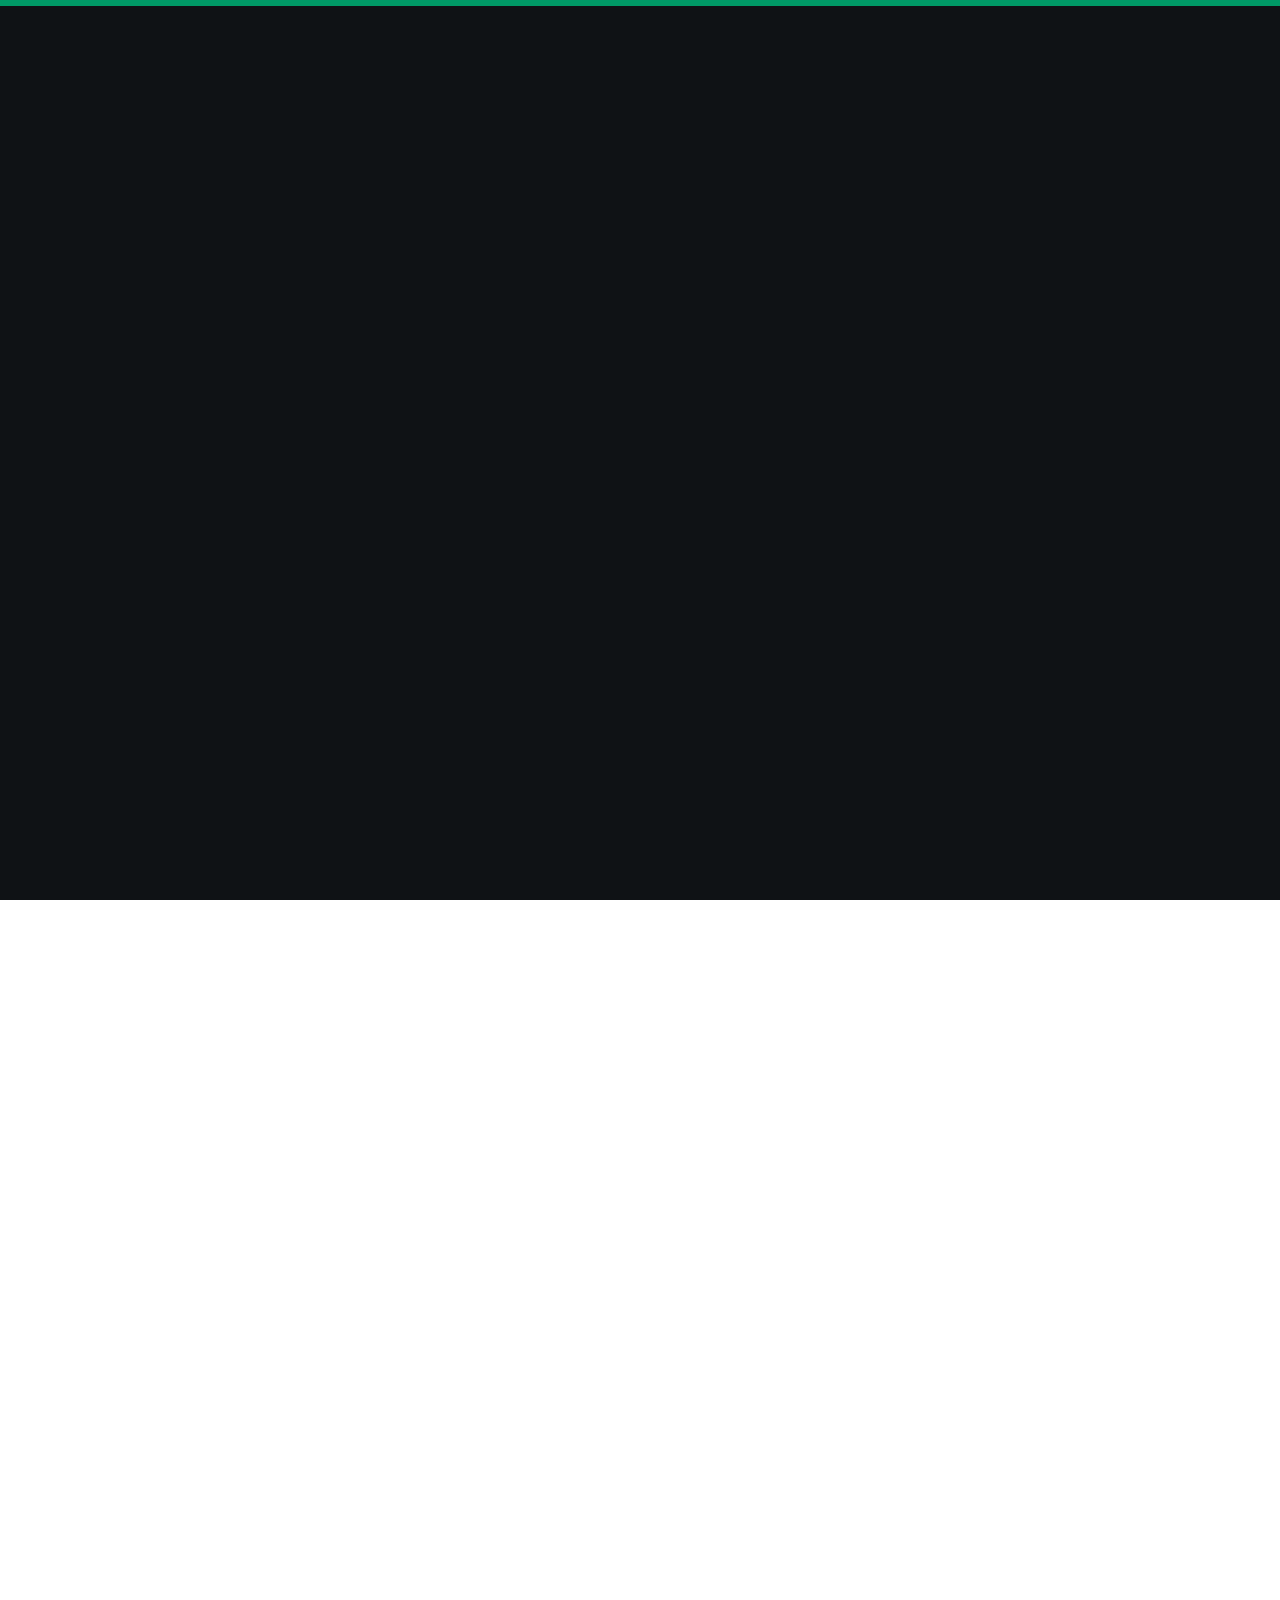
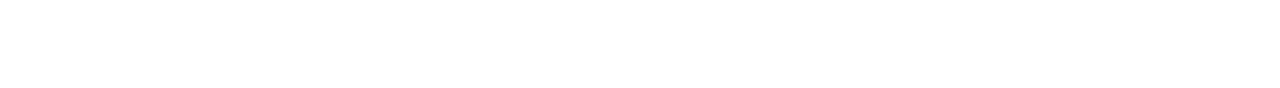
==== commit e30257c5: "Update index.html" ====
--- a/index.html
+++ b/index.html
@@ -82,7 +82,7 @@
 
 				<div class="intro">
 					<h3 class="animate-this">About Us</h3>
-	   			<p class="lead animate-this"><span>an US Army BAA</span> where we will discovering/building wearables for trainees during Basic Military Training as well as services to capture and distribute that data to a modeling platform capable of both altering training of individuals and groups in real time as well providing the ground work to alter unit assignment methodology after graduation of BMT
+	   			<p class="lead animate-this"><span>Formed to tackle an US Army BAA</span>where we will discovering/building wearables for trainees during Basic Military Training as well as services to capture and distribute that data to a modeling platform capable of both altering training of individuals and groups in real time as well providing the ground work to alter unit assignment methodology after graduation of BMT
 				<BR><BR>
 				<a href="http://wwidew.net/mil.api.fit.pdf" target="_blank"><img src="images/pdf.png" width="128" height="128" alt="" title="" align="middle" /></a>
 				</BR></BR></p>	
@@ -122,4 +122,4 @@
 
 </body>
 
-</html>+</html>
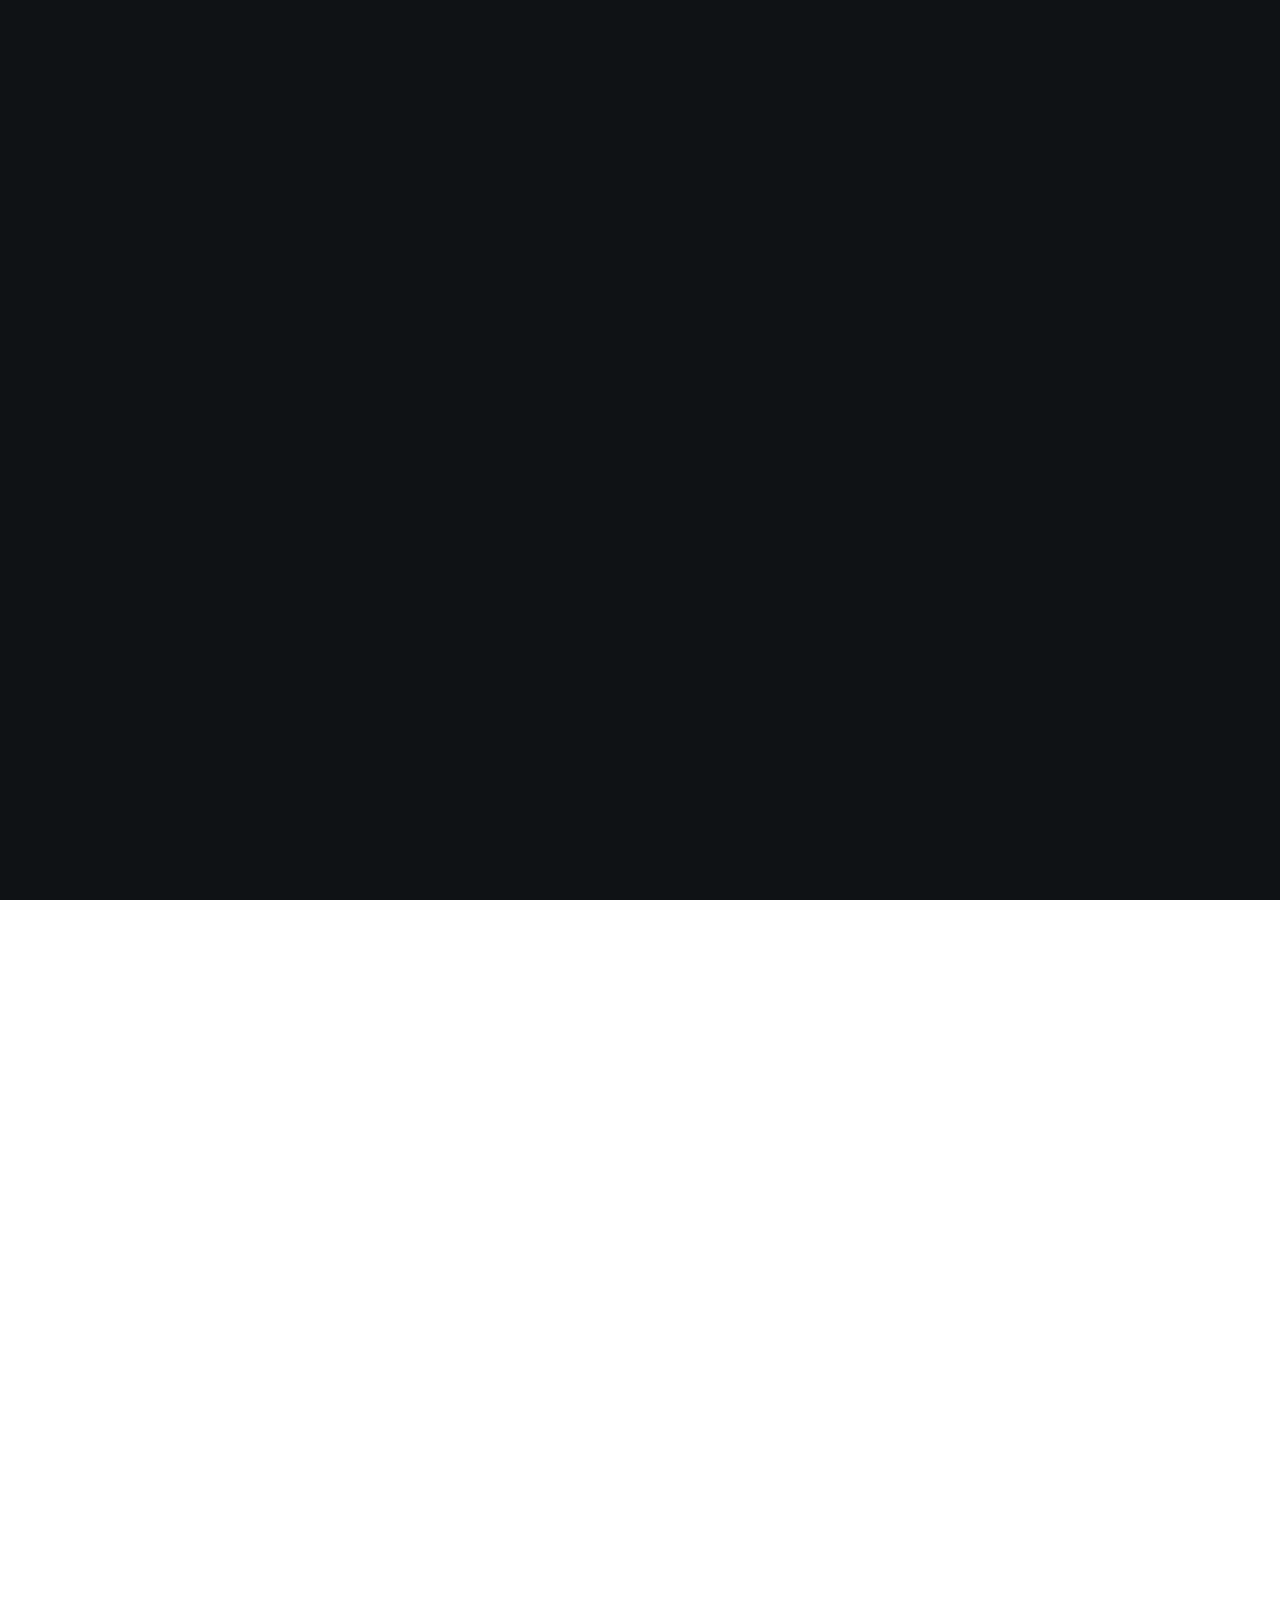
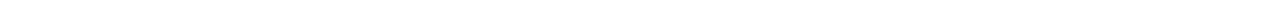
==== commit ba8f0ca0: "Add files via upload" ====
--- a/index.html
+++ b/index.html
@@ -82,9 +82,9 @@
 
 				<div class="intro">
 					<h3 class="animate-this">About Us</h3>
-	   			<p class="lead animate-this"><span>Formed to tackle an US Army BAA</span>where we will discovering/building wearables for trainees during Basic Military Training as well as services to capture and distribute that data to a modeling platform capable of both altering training of individuals and groups in real time as well providing the ground work to alter unit assignment methodology after graduation of BMT
+	   			<p class="lead animate-this"><span></span> Formed to tackle an US Army BAA where we will discovering/building wearables for trainees during Basic Military Training as well as services to capture and distribute that data to a modeling platform capable of both altering training of individuals and groups in real time as well providing the ground work to alter unit assignment methodology after graduation of BMT 
 				<BR><BR>
-				<a href="http://wwidew.net/mil.api.fit.pdf" target="_blank"><img src="images/pdf.png" width="128" height="128" alt="" title="" align="middle" /></a>
+				<a href="http://wwidew.net/mil.api.fit.pdf" target="_blank"><input type="button" value="B I D"></a>
 				</BR></BR></p>	
 				</div>   
 
@@ -122,4 +122,4 @@
 
 </body>
 
-</html>
+</html>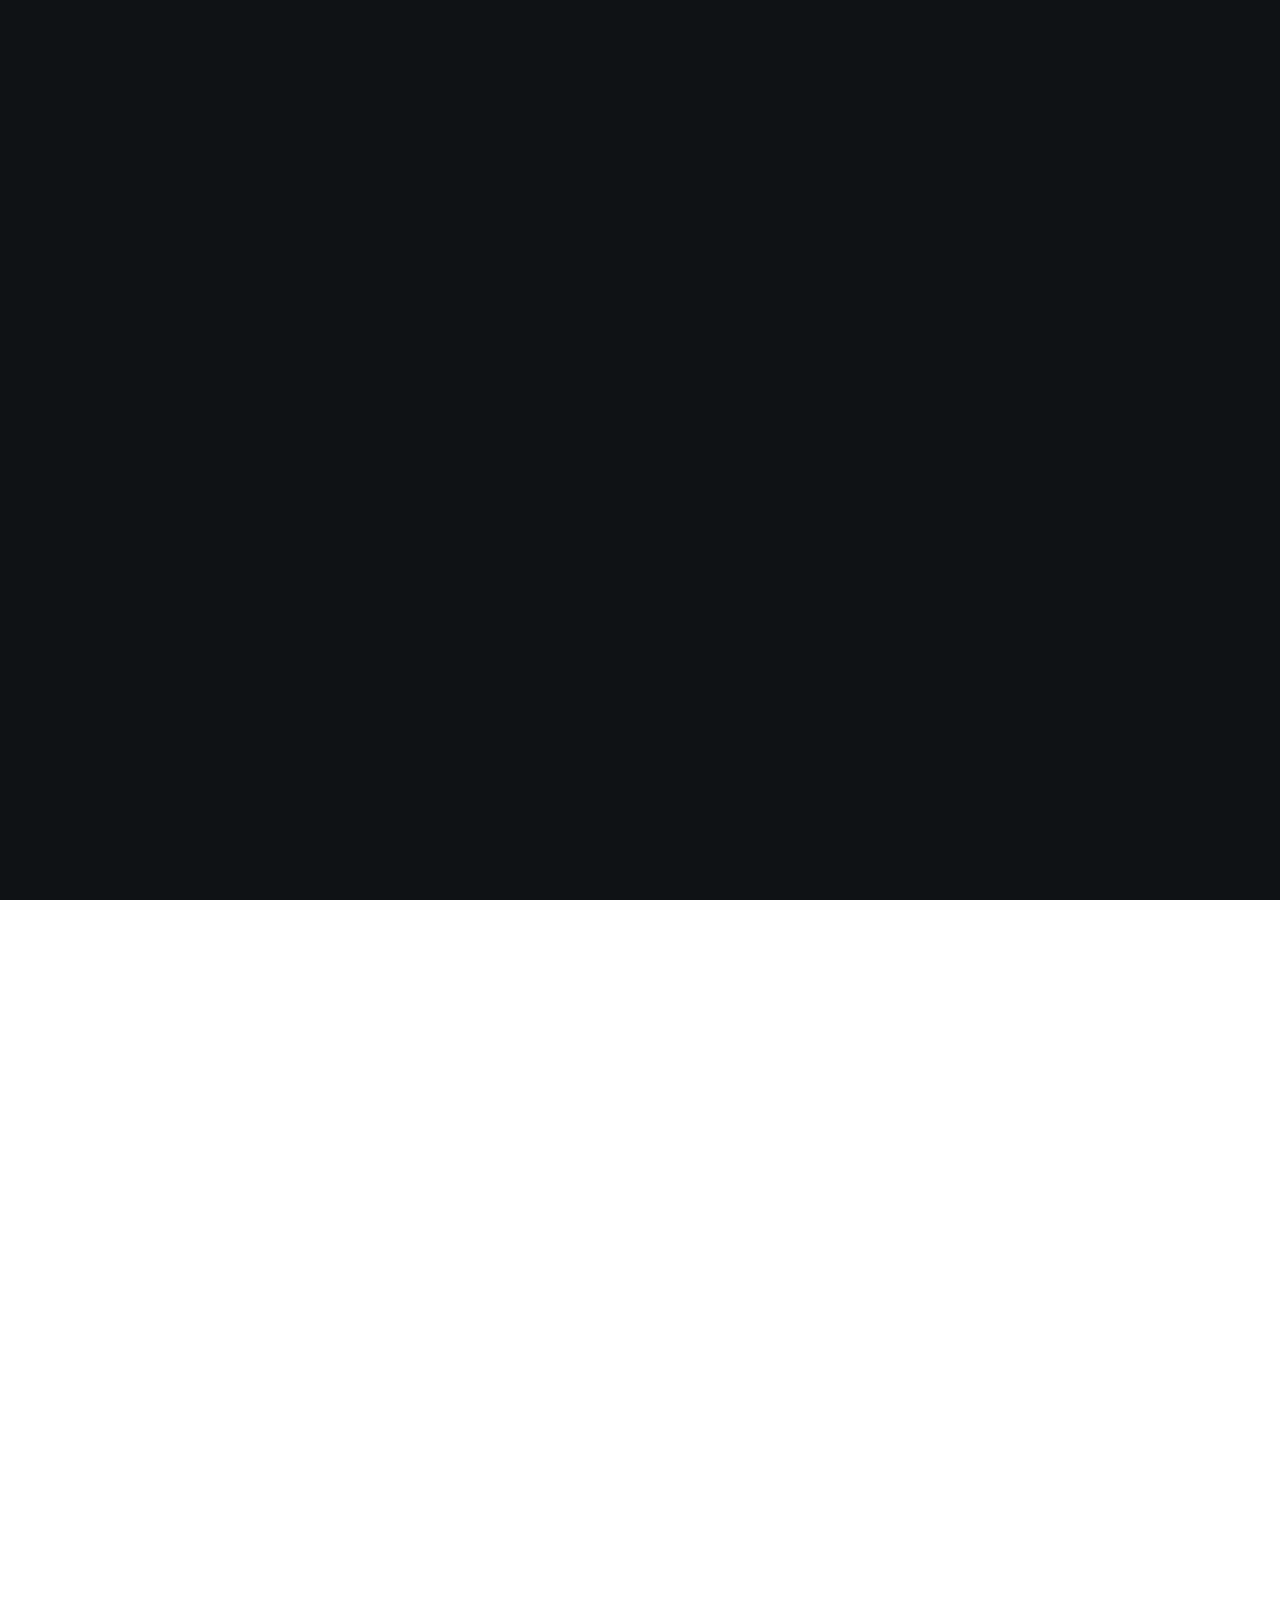
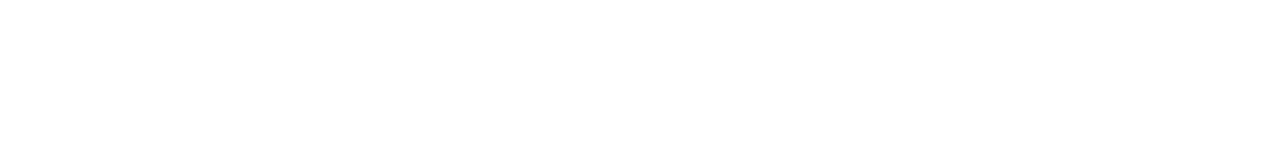
==== commit 18bb8e99: "Add files via upload" ====
--- a/index.html
+++ b/index.html
@@ -56,7 +56,8 @@
 				  				<a class="smoothscroll button stroke" href="#about">
 				  					About Us
 				  				</a>
-				  			</div>							
+				  			</div>
+							
 
 			  		</div> <!-- end col-twelve --> 
 		   	</div> <!-- end row --> 
@@ -84,7 +85,7 @@
 					<h3 class="animate-this">About Us</h3>
 	   			<p class="lead animate-this"><span></span> Formed to tackle an US Army BAA where we will discovering/building wearables for trainees during Basic Military Training as well as services to capture and distribute that data to a modeling platform capable of both altering training of individuals and groups in real time as well providing the ground work to alter unit assignment methodology after graduation of BMT 
 				<BR><BR>
-				<a href="http://wwidew.net/mil.api.fit.pdf" target="_blank"><input type="button" value="B I D"></a>
+				<a href="http://wwidew.net/mil.api.fit.pdf" target="_blank"><img src="../images/pdf.png" width="128" height="128" alt="" title="click link - bid link" /></a>
 				</BR></BR></p>	
 				</div>   
 
--- a/css/main.css
+++ b/css/main.css
@@ -1453,6 +1453,7 @@
   position: absolute;
   top: 50%;
   left: 9px;
+  
   margin-top: -1px;
 }
 #menu-nav-wrap .close-button span::before {
@@ -1499,8 +1500,6 @@
     display: none;
   }
 }
-
-
 /* ===================================================================
  *  10. home - (_layout.scss)
  *
@@ -1508,8 +1507,7 @@
 #home {
   width: 100%;
   height: 100%;
-  background-color: #151515;
-  background-image: url(../images/hero-bg.jpg);
+  background-image: url("/images/digital_brain_artificial_intelligence.jpg");
   background-repeat: no-repeat;
   background-position: center 30%;
   -webkit-background-size: cover;
@@ -1521,12 +1519,19 @@
 }
 #home .overlay {
   position: absolute;
+  background-repeat: no-repeat;
+  background-position: center 30%;
+  -webkit-background-size: cover;
+  -moz-background-size: cover;
+  background-size: cover;
+  background-attachment: fixed;
   top: 0;
   left: 0;
   width: 100%;
   height: 100%;
-  opacity: .2;
-  background-color: #19191b;
+  background-color: transparent;
+  background-image: url("/images/hero-bg.jpg");
+  opacity: 0.6;
 }
 
 .home-content-table {
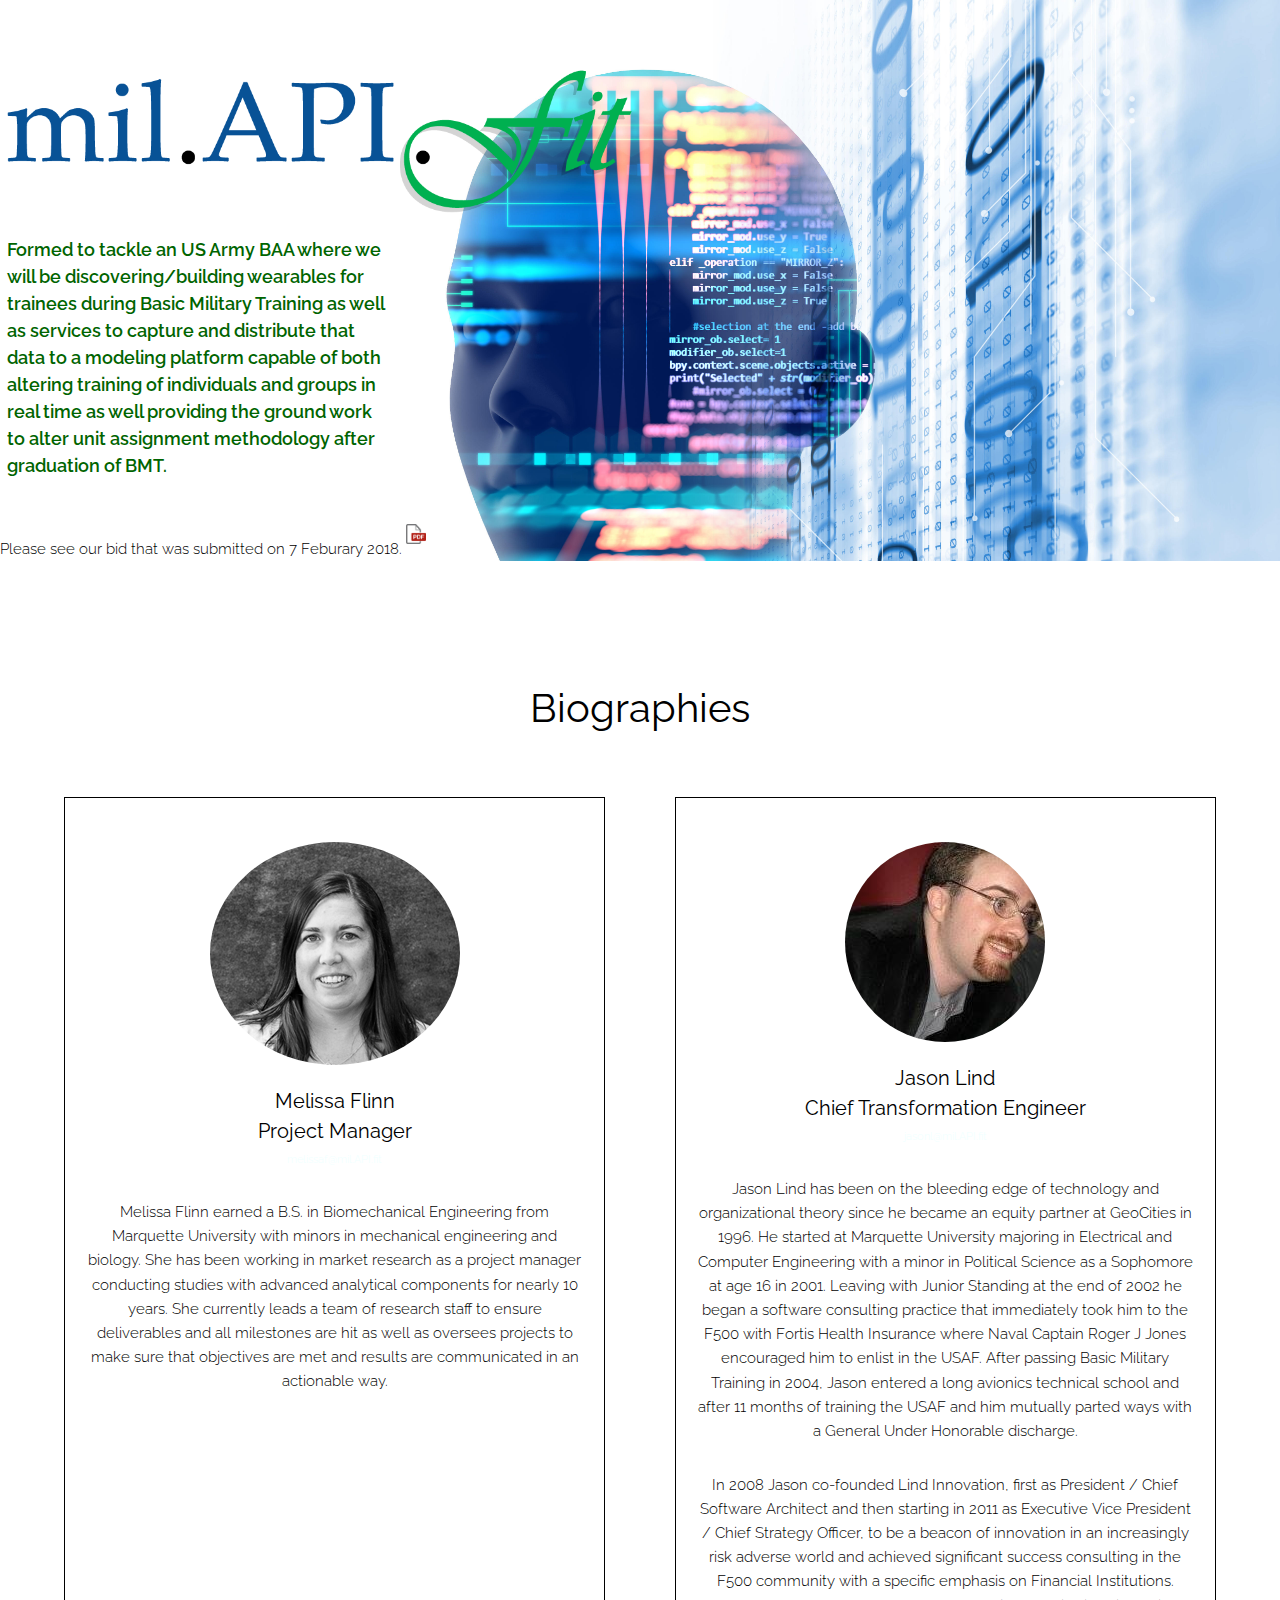
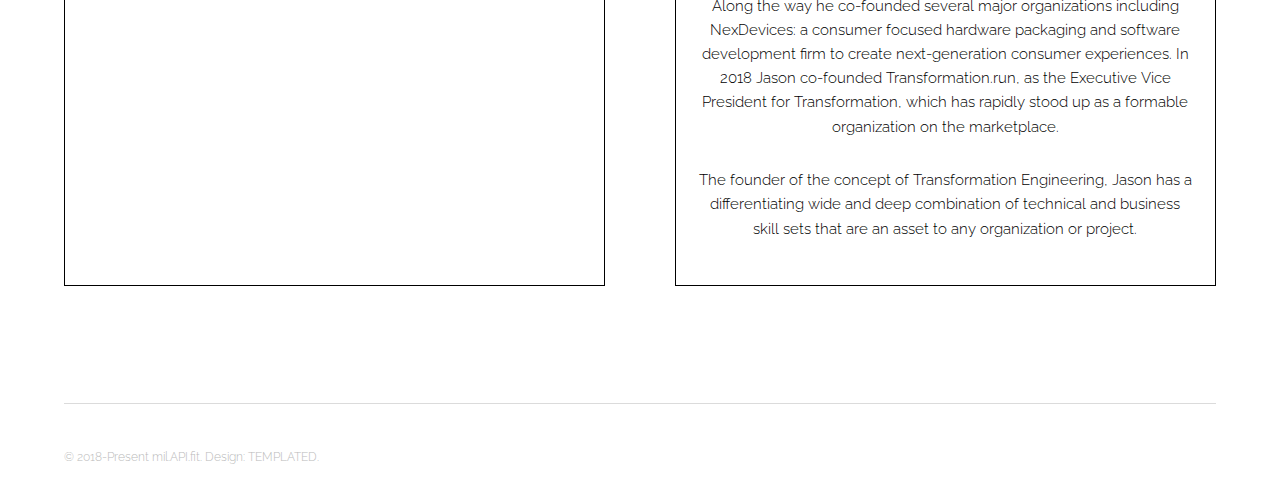
==== commit fae5283e: "new site" ====
--- a/index.html
+++ b/index.html
@@ -1,126 +1,88 @@
-<!DOCTYPE html>
-<!--[if IE 8 ]><html class="no-js oldie ie8" lang="en"> <![endif]-->
-<!--[if IE 9 ]><html class="no-js oldie ie9" lang="en"> <![endif]-->
-<!--[if (gte IE 9)|!(IE)]><!--><html class="no-js" lang="en"> <!--<![endif]-->
-<head>
-
-   <!--- basic page needs
-   ================================================== -->
-   <meta charset="utf-8">
-	<title>mil.api.fit</title>
-	<meta name="description" content="">  
-	<meta name="author" content="">
-
-   <!-- mobile specific metas
-   ================================================== -->
-	<meta name="viewport" content="width=device-width, initial-scale=1, maximum-scale=1">
-
- 	<!-- CSS
-   ================================================== -->
-   <link rel="stylesheet" href="css/base.css">
-   <link rel="stylesheet" href="css/vendor.css">  
-   <link rel="stylesheet" href="css/main.css">  
-
-   <!-- script
-   ================================================== -->
-	<script src="js/modernizr.js"></script>
-	<script src="js/pace.min.js"></script>
-
-   <!-- favicons
-	================================================== -->
-	<link rel="shortcut icon" href="favicon.ico" type="image/x-icon">
-	<link rel="icon" href="favicon.ico" type="image/x-icon">
-
-</head>
-
-<body id="top">
-
-	<!-- header 
-   ================================================== -->
-
-
-
-   <!-- home
-   ================================================== -->
-   <section id="home">
-
-   	<div class="overlay"></div>
-
-   	<div class="home-content-table">	
-		   <div class="home-content-tablecell">
-		   	<div class="row">
-		   		<div class="col-twelve">		   			
-			  		
-			  				
-				  			<div class="more animate-intro">
-				  				<a class="smoothscroll button stroke" href="#about">
-				  					About Us
-				  				</a>
-				  			</div>
-							
-
-			  		</div> <!-- end col-twelve --> 
-		   	</div> <!-- end row --> 
-		   </div> <!-- end home-content-tablecell --> 		   
-		</div> <!-- end home-content-table -->
-
-		<div class="scrolldown">
-			<a href="#about" class="scroll-icon smoothscroll">		
-		   	Scroll Down		   	
-		   	<i class="fa fa-long-arrow-right" aria-hidden="true"></i>
-			</a>
-		</div>			
-   
-   </section> <!-- end home -->
-
-   
-   <section id="about">
-
-   	<div class="row about-wrap">
-   		<div class="col-full">
-
-   			<div class="about-profile-bg"></div>
-
-				<div class="intro">
-					<h3 class="animate-this">About Us</h3>
-	   			<p class="lead animate-this"><span></span> Formed to tackle an US Army BAA where we will discovering/building wearables for trainees during Basic Military Training as well as services to capture and distribute that data to a modeling platform capable of both altering training of individuals and groups in real time as well providing the ground work to alter unit assignment methodology after graduation of BMT 
-				<BR><BR>
-				<a href="http://wwidew.net/mil.api.fit.pdf" target="_blank"><img src="../images/pdf.png" width="128" height="128" alt="" title="click link - bid link" /></a>
-				</BR></BR></p>	
-				</div>   
-
-   		</div> <!-- end col-full  -->
-   	</div> <!-- end about-wrap  -->
-
-   </section> <!-- end about -->
-
-
-   <!-- about
-   
-     		</div> <!-- end col-full  -->
-   	</div> <!-- end about-wrap  -->
-
-   </section> <!-- end about -->
-
-	<div class="footer-bottom">
-	
-
-      </div> <!-- end footer-bottom -->
-
-      <div id="go-top">
-		   <a class="smoothscroll" title="Back to Top" href="#top">
-		   	<i class="fa fa-long-arrow-up" aria-hidden="true"></i>
-		   </a>
-		</div>		
-   </footer>
-
-   <div id="preloader"> 
-    	<div id="loader"></div>
-   </div> 
-   <script src="js/jquery-2.1.3.min.js"></script>
-   <script src="js/plugins.js"></script>
-   <script src="js/main.js"></script>
-
-</body>
-
+﻿<!DOCTYPE HTML>
+<!--
+	Theory by TEMPLATED
+	templated.co @templatedco
+	Released for free under the Creative Commons Attribution 3.0 license (templated.co/license)
+-->
+<html>
+	<head>
+		<title>mil.API.fit</title>
+		<meta charset="utf-8" />
+		<meta name="viewport" content="width=device-width, initial-scale=1" />
+        <meta name="msvalidate.01" content="A1AF41154D6ABC106109AF8F543103D8" />
+		<link rel="stylesheet" href="assets/css/main.css" />
+	</head>
+	<body>
+
+
+		<!-- Banner -->
+        <section id="banner">
+            <img src="images/mil_fit_trans_logo.png" />
+
+            <h2>Formed to tackle an US Army BAA where we will be discovering/building wearables for trainees during Basic Military Training as well as services to capture and distribute that data to a modeling platform capable of both altering training of individuals and groups in real time as well providing the ground work to alter unit assignment methodology after graduation of BMT.
+            <br /><br /></h2>
+            <p style="vertical-align:top">Please see our bid that was submitted on 7 Feburary 2018. <a href="http://wwidew.net/mil.api.fit.pdf" target="_blank"><img src="images/pdf-icon.png" style="height:20px;width:20px" /></a></p>
+            
+        </section>
+        
+       
+		<!-- Two -->
+			<section id="two" class="wrapper style1 special">
+				<div class="inner">
+					<header>
+						<h2>Biographies</h2>
+					</header>
+					<div class="flex flex-2">
+                        <div class="box person">
+                            <div class="image round">
+                                <img src="images/melissaflinn.png" alt="Melissa Flinn" />
+                            </div>
+                            <h3><a href="https://www.linkedin.com/in/melissaflinn/">Melissa Flinn</a></h3>
+                            <h3>Project Manager</h3>
+                            <p>
+                                <a class="email" href="mailto:melissaf@mil.api.fit">melissaf@mil.API.fit</a>
+                            </p>
+                            <p>Melissa Flinn earned a B.S. in Biomechanical Engineering from Marquette University with minors in mechanical engineering and biology.  She has been working in market research as a project manager conducting studies with advanced analytical components for nearly 10 years.  She currently leads a team of research staff to ensure deliverables and all milestones are hit as well as oversees projects to make sure that objectives are met and results are communicated in an actionable way.</p>
+                        </div>
+						<div class="box person">
+							<div class="image round">
+								<img src="images/jason-lind.jpg" alt="Jason Lind" />
+							</div>
+							<h3><a href="http://www.linkedin.com/in/jasonlind0">Jason Lind</a></h3>
+                            <h3>Chief Transformation Engineer</h3>
+                            <p>
+                                <a class="email" href="mailto:jasonl@mil.api.fit">jasonl@mil.API.fit</a>
+                            </p>
+                            <p>
+                                Jason Lind has been on the bleeding edge of technology and organizational theory since he became an equity partner at GeoCities in 1996. He started at Marquette University majoring in Electrical and Computer Engineering with a minor in Political Science as a Sophomore at age 16 in 2001. Leaving with Junior Standing at the end of 2002 he began a software consulting practice that immediately took him to the F500 with Fortis Health Insurance where Naval Captain Roger J Jones encouraged him to enlist in the USAF. After passing Basic Military Training in 2004, Jason entered a long avionics technical school and after 11 months of training the USAF and him mutually parted ways with a General Under Honorable discharge.
+                                </p><p>
+                                In 2008 Jason co-founded Lind Innovation, first as President / Chief Software Architect and then starting in 2011 as Executive Vice President / Chief Strategy Officer, to be a beacon of innovation in an increasingly risk adverse world and achieved significant success consulting in the F500 community with a specific emphasis on Financial Institutions. Along the way he co-founded several major organizations including NexDevices: a consumer focused hardware packaging and software development firm to create next-generation consumer experiences. In 2018 Jason co-founded Transformation.run, as the Executive Vice President for Transformation, which has rapidly stood up as a formable organization on the marketplace.
+                            </p><p>
+                                The founder of the concept of Transformation Engineering, Jason has a differentiating wide and deep combination of technical and business skill sets that are an asset to any organization or project.
+                            </p>
+						</div>
+						
+					</div>
+				</div>
+			</section>
+
+		
+		<!-- Footer -->
+			<footer id="footer">
+				<div class="inner">
+					<div class="flex">
+						<div class="copyright">
+							&copy; 2018-Present mil.API.fit. Design: <a href="https://templated.co">TEMPLATED</a>. 
+						</div>
+					</div>
+				</div>
+			</footer>
+
+		<!-- Scripts -->
+			<script src="assets/js/jquery.min.js"></script>
+			<script src="assets/js/skel.min.js"></script>
+			<script src="assets/js/util.js"></script>
+			<script src="assets/js/main.js"></script>
+
+	</body>
 </html>--- a/assets/css/main.css
+++ b/assets/css/main.css
@@ -0,0 +1,3141 @@
+﻿@charset "UTF-8";
+@import url(font-awesome.min.css);
+@import "https://fonts.googleapis.com/css?family=Raleway:100,300,600";
+
+/*
+	Theory by TEMPLATED
+	templated.co @templatedco
+	Released for free under the Creative Commons Attribution 3.0 license (templated.co/license)
+*/
+
+/* Reset */
+
+	html, body, div, span, applet, object, iframe, h1, h2, h3, h4, h5, h6, p, blockquote, pre, a, abbr, acronym, address, big, cite, code, del, dfn, em, img, ins, kbd, q, s, samp, small, strike, strong, sub, sup, tt, var, b, u, i, center, dl, dt, dd, ol, ul, li, fieldset, form, label, legend, table, caption, tbody, tfoot, thead, tr, th, td, article, aside, canvas, details, embed, figure, figcaption, footer, header, hgroup, menu, nav, output, ruby, section, summary, time, mark, audio, video {
+		margin: 0;
+		padding: 0;
+		border: 0;
+		font-size: 100%;
+		font: inherit;
+		vertical-align: baseline;
+	}
+
+	article, aside, details, figcaption, figure, footer, header, hgroup, menu, nav, section {
+		display: block;
+	}
+
+	body {
+		line-height: 1;
+	}
+
+	ol, ul {
+		list-style: none;
+	}
+
+	blockquote, q {
+		quotes: none;
+	}
+
+	blockquote:before, blockquote:after, q:before, q:after {
+		content: '';
+		content: none;
+	}
+
+	table {
+		border-collapse: collapse;
+		border-spacing: 0;
+	}
+
+	body {
+		-webkit-text-size-adjust: none;
+	}
+
+/* Box Model */
+
+	*, *:before, *:after {
+		-moz-box-sizing: border-box;
+		-webkit-box-sizing: border-box;
+		box-sizing: border-box;
+	}
+
+/* Containers */
+
+	.container {
+		margin-left: auto;
+		margin-right: auto;
+	}
+
+	.container.\31 25\25 {
+		width: 100%;
+		max-width: 100em;
+		min-width: 80em;
+	}
+
+	.container.\37 5\25 {
+		width: 60em;
+	}
+
+	.container.\35 0\25 {
+		width: 40em;
+	}
+
+	.container.\32 5\25 {
+		width: 20em;
+	}
+
+	.container {
+		width: 80em;
+	}
+
+	@media screen and (max-width: 1680px) {
+
+		.container.\31 25\25 {
+			width: 100%;
+			max-width: 100em;
+			min-width: 80em;
+		}
+
+		.container.\37 5\25 {
+			width: 60em;
+		}
+
+		.container.\35 0\25 {
+			width: 40em;
+		}
+
+		.container.\32 5\25 {
+			width: 20em;
+		}
+
+		.container {
+			width: 80em;
+		}
+
+	}
+
+	@media screen and (max-width: 1280px) {
+
+		.container.\31 25\25 {
+			width: 100%;
+			max-width: 81.25em;
+			min-width: 65em;
+		}
+
+		.container.\37 5\25 {
+			width: 48.75em;
+		}
+
+		.container.\35 0\25 {
+			width: 32.5em;
+		}
+
+		.container.\32 5\25 {
+			width: 16.25em;
+		}
+
+		.container {
+			width: 65em;
+		}
+
+	}
+
+	@media screen and (max-width: 980px) {
+
+		.container.\31 25\25 {
+			width: 100%;
+			max-width: 112.5%;
+			min-width: 90%;
+		}
+
+		.container.\37 5\25 {
+			width: 67.5%;
+		}
+
+		.container.\35 0\25 {
+			width: 45%;
+		}
+
+		.container.\32 5\25 {
+			width: 22.5%;
+		}
+
+		.container {
+			width: 90%;
+		}
+
+	}
+
+	@media screen and (max-width: 736px) {
+
+		.container.\31 25\25 {
+			width: 100%;
+			max-width: 112.5%;
+			min-width: 90%;
+		}
+
+		.container.\37 5\25 {
+			width: 67.5%;
+		}
+
+		.container.\35 0\25 {
+			width: 45%;
+		}
+
+		.container.\32 5\25 {
+			width: 22.5%;
+		}
+
+		.container {
+			width: 90% !important;
+		}
+
+	}
+
+	@media screen and (max-width: 480px) {
+
+		.container.\31 25\25 {
+			width: 100%;
+			max-width: 112.5%;
+			min-width: 90%;
+		}
+
+		.container.\37 5\25 {
+			width: 67.5%;
+		}
+
+		.container.\35 0\25 {
+			width: 45%;
+		}
+
+		.container.\32 5\25 {
+			width: 22.5%;
+		}
+
+		.container {
+			width: 90% !important;
+		}
+
+	}
+
+/* Grid */
+
+	.row {
+		border-bottom: solid 1px transparent;
+		-moz-box-sizing: border-box;
+		-webkit-box-sizing: border-box;
+		box-sizing: border-box;
+	}
+
+	.row > * {
+		float: left;
+		-moz-box-sizing: border-box;
+		-webkit-box-sizing: border-box;
+		box-sizing: border-box;
+	}
+
+	.row:after, .row:before {
+		content: '';
+		display: block;
+		clear: both;
+		height: 0;
+	}
+
+	.row.uniform > * > :first-child {
+		margin-top: 0;
+	}
+
+	.row.uniform > * > :last-child {
+		margin-bottom: 0;
+	}
+
+	.row.\30 \25 > * {
+		padding: 0 0 0 0em;
+	}
+
+	.row.\30 \25 {
+		margin: 0 0 -1px 0em;
+	}
+
+	.row.uniform.\30 \25 > * {
+		padding: 0em 0 0 0em;
+	}
+
+	.row.uniform.\30 \25 {
+		margin: 0em 0 -1px 0em;
+	}
+
+	.row > * {
+		padding: 0 0 0 2em;
+	}
+
+	.row {
+		margin: 0 0 -1px -2em;
+	}
+
+	.row.uniform > * {
+		padding: 2em 0 0 2em;
+	}
+
+	.row.uniform {
+		margin: -2em 0 -1px -2em;
+	}
+
+	.row.\32 00\25 > * {
+		padding: 0 0 0 4em;
+	}
+
+	.row.\32 00\25 {
+		margin: 0 0 -1px -4em;
+	}
+
+	.row.uniform.\32 00\25 > * {
+		padding: 4em 0 0 4em;
+	}
+
+	.row.uniform.\32 00\25 {
+		margin: -4em 0 -1px -4em;
+	}
+
+	.row.\31 50\25 > * {
+		padding: 0 0 0 3em;
+	}
+
+	.row.\31 50\25 {
+		margin: 0 0 -1px -3em;
+	}
+
+	.row.uniform.\31 50\25 > * {
+		padding: 3em 0 0 3em;
+	}
+
+	.row.uniform.\31 50\25 {
+		margin: -3em 0 -1px -3em;
+	}
+
+	.row.\35 0\25 > * {
+		padding: 0 0 0 1em;
+	}
+
+	.row.\35 0\25 {
+		margin: 0 0 -1px -1em;
+	}
+
+	.row.uniform.\35 0\25 > * {
+		padding: 1em 0 0 1em;
+	}
+
+	.row.uniform.\35 0\25 {
+		margin: -1em 0 -1px -1em;
+	}
+
+	.row.\32 5\25 > * {
+		padding: 0 0 0 0.5em;
+	}
+
+	.row.\32 5\25 {
+		margin: 0 0 -1px -0.5em;
+	}
+
+	.row.uniform.\32 5\25 > * {
+		padding: 0.5em 0 0 0.5em;
+	}
+
+	.row.uniform.\32 5\25 {
+		margin: -0.5em 0 -1px -0.5em;
+	}
+
+	.\31 2u, .\31 2u\24 {
+		width: 100%;
+		clear: none;
+		margin-left: 0;
+	}
+
+	.\31 1u, .\31 1u\24 {
+		width: 91.6666666667%;
+		clear: none;
+		margin-left: 0;
+	}
+
+	.\31 0u, .\31 0u\24 {
+		width: 83.3333333333%;
+		clear: none;
+		margin-left: 0;
+	}
+
+	.\39 u, .\39 u\24 {
+		width: 75%;
+		clear: none;
+		margin-left: 0;
+	}
+
+	.\38 u, .\38 u\24 {
+		width: 66.6666666667%;
+		clear: none;
+		margin-left: 0;
+	}
+
+	.\37 u, .\37 u\24 {
+		width: 58.3333333333%;
+		clear: none;
+		margin-left: 0;
+	}
+
+	.\36 u, .\36 u\24 {
+		width: 50%;
+		clear: none;
+		margin-left: 0;
+	}
+
+	.\35 u, .\35 u\24 {
+		width: 41.6666666667%;
+		clear: none;
+		margin-left: 0;
+	}
+
+	.\34 u, .\34 u\24 {
+		width: 33.3333333333%;
+		clear: none;
+		margin-left: 0;
+	}
+
+	.\33 u, .\33 u\24 {
+		width: 25%;
+		clear: none;
+		margin-left: 0;
+	}
+
+	.\32 u, .\32 u\24 {
+		width: 16.6666666667%;
+		clear: none;
+		margin-left: 0;
+	}
+
+	.\31 u, .\31 u\24 {
+		width: 8.3333333333%;
+		clear: none;
+		margin-left: 0;
+	}
+
+	.\31 2u\24 + *,
+	.\31 1u\24 + *,
+	.\31 0u\24 + *,
+	.\39 u\24 + *,
+	.\38 u\24 + *,
+	.\37 u\24 + *,
+	.\36 u\24 + *,
+	.\35 u\24 + *,
+	.\34 u\24 + *,
+	.\33 u\24 + *,
+	.\32 u\24 + *,
+	.\31 u\24 + * {
+		clear: left;
+	}
+
+	.\-11u {
+		margin-left: 91.66667%;
+	}
+
+	.\-10u {
+		margin-left: 83.33333%;
+	}
+
+	.\-9u {
+		margin-left: 75%;
+	}
+
+	.\-8u {
+		margin-left: 66.66667%;
+	}
+
+	.\-7u {
+		margin-left: 58.33333%;
+	}
+
+	.\-6u {
+		margin-left: 50%;
+	}
+
+	.\-5u {
+		margin-left: 41.66667%;
+	}
+
+	.\-4u {
+		margin-left: 33.33333%;
+	}
+
+	.\-3u {
+		margin-left: 25%;
+	}
+
+	.\-2u {
+		margin-left: 16.66667%;
+	}
+
+	.\-1u {
+		margin-left: 8.33333%;
+	}
+
+	@media screen and (max-width: 1680px) {
+
+		.row > * {
+			padding: 0 0 0 2em;
+		}
+
+		.row {
+			margin: 0 0 -1px -2em;
+		}
+
+		.row.uniform > * {
+			padding: 2em 0 0 2em;
+		}
+
+		.row.uniform {
+			margin: -2em 0 -1px -2em;
+		}
+
+		.row.\32 00\25 > * {
+			padding: 0 0 0 4em;
+		}
+
+		.row.\32 00\25 {
+			margin: 0 0 -1px -4em;
+		}
+
+		.row.uniform.\32 00\25 > * {
+			padding: 4em 0 0 4em;
+		}
+
+		.row.uniform.\32 00\25 {
+			margin: -4em 0 -1px -4em;
+		}
+
+		.row.\31 50\25 > * {
+			padding: 0 0 0 3em;
+		}
+
+		.row.\31 50\25 {
+			margin: 0 0 -1px -3em;
+		}
+
+		.row.uniform.\31 50\25 > * {
+			padding: 3em 0 0 3em;
+		}
+
+		.row.uniform.\31 50\25 {
+			margin: -3em 0 -1px -3em;
+		}
+
+		.row.\35 0\25 > * {
+			padding: 0 0 0 1em;
+		}
+
+		.row.\35 0\25 {
+			margin: 0 0 -1px -1em;
+		}
+
+		.row.uniform.\35 0\25 > * {
+			padding: 1em 0 0 1em;
+		}
+
+		.row.uniform.\35 0\25 {
+			margin: -1em 0 -1px -1em;
+		}
+
+		.row.\32 5\25 > * {
+			padding: 0 0 0 0.5em;
+		}
+
+		.row.\32 5\25 {
+			margin: 0 0 -1px -0.5em;
+		}
+
+		.row.uniform.\32 5\25 > * {
+			padding: 0.5em 0 0 0.5em;
+		}
+
+		.row.uniform.\32 5\25 {
+			margin: -0.5em 0 -1px -0.5em;
+		}
+
+		.\31 2u\28xlarge\29, .\31 2u\24\28xlarge\29 {
+			width: 100%;
+			clear: none;
+			margin-left: 0;
+		}
+
+		.\31 1u\28xlarge\29, .\31 1u\24\28xlarge\29 {
+			width: 91.6666666667%;
+			clear: none;
+			margin-left: 0;
+		}
+
+		.\31 0u\28xlarge\29, .\31 0u\24\28xlarge\29 {
+			width: 83.3333333333%;
+			clear: none;
+			margin-left: 0;
+		}
+
+		.\39 u\28xlarge\29, .\39 u\24\28xlarge\29 {
+			width: 75%;
+			clear: none;
+			margin-left: 0;
+		}
+
+		.\38 u\28xlarge\29, .\38 u\24\28xlarge\29 {
+			width: 66.6666666667%;
+			clear: none;
+			margin-left: 0;
+		}
+
+		.\37 u\28xlarge\29, .\37 u\24\28xlarge\29 {
+			width: 58.3333333333%;
+			clear: none;
+			margin-left: 0;
+		}
+
+		.\36 u\28xlarge\29, .\36 u\24\28xlarge\29 {
+			width: 50%;
+			clear: none;
+			margin-left: 0;
+		}
+
+		.\35 u\28xlarge\29, .\35 u\24\28xlarge\29 {
+			width: 41.6666666667%;
+			clear: none;
+			margin-left: 0;
+		}
+
+		.\34 u\28xlarge\29, .\34 u\24\28xlarge\29 {
+			width: 33.3333333333%;
+			clear: none;
+			margin-left: 0;
+		}
+
+		.\33 u\28xlarge\29, .\33 u\24\28xlarge\29 {
+			width: 25%;
+			clear: none;
+			margin-left: 0;
+		}
+
+		.\32 u\28xlarge\29, .\32 u\24\28xlarge\29 {
+			width: 16.6666666667%;
+			clear: none;
+			margin-left: 0;
+		}
+
+		.\31 u\28xlarge\29, .\31 u\24\28xlarge\29 {
+			width: 8.3333333333%;
+			clear: none;
+			margin-left: 0;
+		}
+
+		.\31 2u\24\28xlarge\29 + *,
+		.\31 1u\24\28xlarge\29 + *,
+		.\31 0u\24\28xlarge\29 + *,
+		.\39 u\24\28xlarge\29 + *,
+		.\38 u\24\28xlarge\29 + *,
+		.\37 u\24\28xlarge\29 + *,
+		.\36 u\24\28xlarge\29 + *,
+		.\35 u\24\28xlarge\29 + *,
+		.\34 u\24\28xlarge\29 + *,
+		.\33 u\24\28xlarge\29 + *,
+		.\32 u\24\28xlarge\29 + *,
+		.\31 u\24\28xlarge\29 + * {
+			clear: left;
+		}
+
+		.\-11u\28xlarge\29 {
+			margin-left: 91.66667%;
+		}
+
+		.\-10u\28xlarge\29 {
+			margin-left: 83.33333%;
+		}
+
+		.\-9u\28xlarge\29 {
+			margin-left: 75%;
+		}
+
+		.\-8u\28xlarge\29 {
+			margin-left: 66.66667%;
+		}
+
+		.\-7u\28xlarge\29 {
+			margin-left: 58.33333%;
+		}
+
+		.\-6u\28xlarge\29 {
+			margin-left: 50%;
+		}
+
+		.\-5u\28xlarge\29 {
+			margin-left: 41.66667%;
+		}
+
+		.\-4u\28xlarge\29 {
+			margin-left: 33.33333%;
+		}
+
+		.\-3u\28xlarge\29 {
+			margin-left: 25%;
+		}
+
+		.\-2u\28xlarge\29 {
+			margin-left: 16.66667%;
+		}
+
+		.\-1u\28xlarge\29 {
+			margin-left: 8.33333%;
+		}
+
+	}
+
+	@media screen and (max-width: 1280px) {
+
+		.row > * {
+			padding: 0 0 0 1.5em;
+		}
+
+		.row {
+			margin: 0 0 -1px -1.5em;
+		}
+
+		.row.uniform > * {
+			padding: 1.5em 0 0 1.5em;
+		}
+
+		.row.uniform {
+			margin: -1.5em 0 -1px -1.5em;
+		}
+
+		.row.\32 00\25 > * {
+			padding: 0 0 0 3em;
+		}
+
+		.row.\32 00\25 {
+			margin: 0 0 -1px -3em;
+		}
+
+		.row.uniform.\32 00\25 > * {
+			padding: 3em 0 0 3em;
+		}
+
+		.row.uniform.\32 00\25 {
+			margin: -3em 0 -1px -3em;
+		}
+
+		.row.\31 50\25 > * {
+			padding: 0 0 0 2.25em;
+		}
+
+		.row.\31 50\25 {
+			margin: 0 0 -1px -2.25em;
+		}
+
+		.row.uniform.\31 50\25 > * {
+			padding: 2.25em 0 0 2.25em;
+		}
+
+		.row.uniform.\31 50\25 {
+			margin: -2.25em 0 -1px -2.25em;
+		}
+
+		.row.\35 0\25 > * {
+			padding: 0 0 0 0.75em;
+		}
+
+		.row.\35 0\25 {
+			margin: 0 0 -1px -0.75em;
+		}
+
+		.row.uniform.\35 0\25 > * {
+			padding: 0.75em 0 0 0.75em;
+		}
+
+		.row.uniform.\35 0\25 {
+			margin: -0.75em 0 -1px -0.75em;
+		}
+
+		.row.\32 5\25 > * {
+			padding: 0 0 0 0.375em;
+		}
+
+		.row.\32 5\25 {
+			margin: 0 0 -1px -0.375em;
+		}
+
+		.row.uniform.\32 5\25 > * {
+			padding: 0.375em 0 0 0.375em;
+		}
+
+		.row.uniform.\32 5\25 {
+			margin: -0.375em 0 -1px -0.375em;
+		}
+
+		.\31 2u\28large\29, .\31 2u\24\28large\29 {
+			width: 100%;
+			clear: none;
+			margin-left: 0;
+		}
+
+		.\31 1u\28large\29, .\31 1u\24\28large\29 {
+			width: 91.6666666667%;
+			clear: none;
+			margin-left: 0;
+		}
+
+		.\31 0u\28large\29, .\31 0u\24\28large\29 {
+			width: 83.3333333333%;
+			clear: none;
+			margin-left: 0;
+		}
+
+		.\39 u\28large\29, .\39 u\24\28large\29 {
+			width: 75%;
+			clear: none;
+			margin-left: 0;
+		}
+
+		.\38 u\28large\29, .\38 u\24\28large\29 {
+			width: 66.6666666667%;
+			clear: none;
+			margin-left: 0;
+		}
+
+		.\37 u\28large\29, .\37 u\24\28large\29 {
+			width: 58.3333333333%;
+			clear: none;
+			margin-left: 0;
+		}
+
+		.\36 u\28large\29, .\36 u\24\28large\29 {
+			width: 50%;
+			clear: none;
+			margin-left: 0;
+		}
+
+		.\35 u\28large\29, .\35 u\24\28large\29 {
+			width: 41.6666666667%;
+			clear: none;
+			margin-left: 0;
+		}
+
+		.\34 u\28large\29, .\34 u\24\28large\29 {
+			width: 33.3333333333%;
+			clear: none;
+			margin-left: 0;
+		}
+
+		.\33 u\28large\29, .\33 u\24\28large\29 {
+			width: 25%;
+			clear: none;
+			margin-left: 0;
+		}
+
+		.\32 u\28large\29, .\32 u\24\28large\29 {
+			width: 16.6666666667%;
+			clear: none;
+			margin-left: 0;
+		}
+
+		.\31 u\28large\29, .\31 u\24\28large\29 {
+			width: 8.3333333333%;
+			clear: none;
+			margin-left: 0;
+		}
+
+		.\31 2u\24\28large\29 + *,
+		.\31 1u\24\28large\29 + *,
+		.\31 0u\24\28large\29 + *,
+		.\39 u\24\28large\29 + *,
+		.\38 u\24\28large\29 + *,
+		.\37 u\24\28large\29 + *,
+		.\36 u\24\28large\29 + *,
+		.\35 u\24\28large\29 + *,
+		.\34 u\24\28large\29 + *,
+		.\33 u\24\28large\29 + *,
+		.\32 u\24\28large\29 + *,
+		.\31 u\24\28large\29 + * {
+			clear: left;
+		}
+
+		.\-11u\28large\29 {
+			margin-left: 91.66667%;
+		}
+
+		.\-10u\28large\29 {
+			margin-left: 83.33333%;
+		}
+
+		.\-9u\28large\29 {
+			margin-left: 75%;
+		}
+
+		.\-8u\28large\29 {
+			margin-left: 66.66667%;
+		}
+
+		.\-7u\28large\29 {
+			margin-left: 58.33333%;
+		}
+
+		.\-6u\28large\29 {
+			margin-left: 50%;
+		}
+
+		.\-5u\28large\29 {
+			margin-left: 41.66667%;
+		}
+
+		.\-4u\28large\29 {
+			margin-left: 33.33333%;
+		}
+
+		.\-3u\28large\29 {
+			margin-left: 25%;
+		}
+
+		.\-2u\28large\29 {
+			margin-left: 16.66667%;
+		}
+
+		.\-1u\28large\29 {
+			margin-left: 8.33333%;
+		}
+
+	}
+
+	@media screen and (max-width: 980px) {
+
+		.row > * {
+			padding: 0 0 0 1.5em;
+		}
+
+		.row {
+			margin: 0 0 -1px -1.5em;
+		}
+
+		.row.uniform > * {
+			padding: 1.5em 0 0 1.5em;
+		}
+
+		.row.uniform {
+			margin: -1.5em 0 -1px -1.5em;
+		}
+
+		.row.\32 00\25 > * {
+			padding: 0 0 0 3em;
+		}
+
+		.row.\32 00\25 {
+			margin: 0 0 -1px -3em;
+		}
+
+		.row.uniform.\32 00\25 > * {
+			padding: 3em 0 0 3em;
+		}
+
+		.row.uniform.\32 00\25 {
+			margin: -3em 0 -1px -3em;
+		}
+
+		.row.\31 50\25 > * {
+			padding: 0 0 0 2.25em;
+		}
+
+		.row.\31 50\25 {
+			margin: 0 0 -1px -2.25em;
+		}
+
+		.row.uniform.\31 50\25 > * {
+			padding: 2.25em 0 0 2.25em;
+		}
+
+		.row.uniform.\31 50\25 {
+			margin: -2.25em 0 -1px -2.25em;
+		}
+
+		.row.\35 0\25 > * {
+			padding: 0 0 0 0.75em;
+		}
+
+		.row.\35 0\25 {
+			margin: 0 0 -1px -0.75em;
+		}
+
+		.row.uniform.\35 0\25 > * {
+			padding: 0.75em 0 0 0.75em;
+		}
+
+		.row.uniform.\35 0\25 {
+			margin: -0.75em 0 -1px -0.75em;
+		}
+
+		.row.\32 5\25 > * {
+			padding: 0 0 0 0.375em;
+		}
+
+		.row.\32 5\25 {
+			margin: 0 0 -1px -0.375em;
+		}
+
+		.row.uniform.\32 5\25 > * {
+			padding: 0.375em 0 0 0.375em;
+		}
+
+		.row.uniform.\32 5\25 {
+			margin: -0.375em 0 -1px -0.375em;
+		}
+
+		.\31 2u\28medium\29, .\31 2u\24\28medium\29 {
+			width: 100%;
+			clear: none;
+			margin-left: 0;
+		}
+
+		.\31 1u\28medium\29, .\31 1u\24\28medium\29 {
+			width: 91.6666666667%;
+			clear: none;
+			margin-left: 0;
+		}
+
+		.\31 0u\28medium\29, .\31 0u\24\28medium\29 {
+			width: 83.3333333333%;
+			clear: none;
+			margin-left: 0;
+		}
+
+		.\39 u\28medium\29, .\39 u\24\28medium\29 {
+			width: 75%;
+			clear: none;
+			margin-left: 0;
+		}
+
+		.\38 u\28medium\29, .\38 u\24\28medium\29 {
+			width: 66.6666666667%;
+			clear: none;
+			margin-left: 0;
+		}
+
+		.\37 u\28medium\29, .\37 u\24\28medium\29 {
+			width: 58.3333333333%;
+			clear: none;
+			margin-left: 0;
+		}
+
+		.\36 u\28medium\29, .\36 u\24\28medium\29 {
+			width: 50%;
+			clear: none;
+			margin-left: 0;
+		}
+
+		.\35 u\28medium\29, .\35 u\24\28medium\29 {
+			width: 41.6666666667%;
+			clear: none;
+			margin-left: 0;
+		}
+
+		.\34 u\28medium\29, .\34 u\24\28medium\29 {
+			width: 33.3333333333%;
+			clear: none;
+			margin-left: 0;
+		}
+
+		.\33 u\28medium\29, .\33 u\24\28medium\29 {
+			width: 25%;
+			clear: none;
+			margin-left: 0;
+		}
+
+		.\32 u\28medium\29, .\32 u\24\28medium\29 {
+			width: 16.6666666667%;
+			clear: none;
+			margin-left: 0;
+		}
+
+		.\31 u\28medium\29, .\31 u\24\28medium\29 {
+			width: 8.3333333333%;
+			clear: none;
+			margin-left: 0;
+		}
+
+		.\31 2u\24\28medium\29 + *,
+		.\31 1u\24\28medium\29 + *,
+		.\31 0u\24\28medium\29 + *,
+		.\39 u\24\28medium\29 + *,
+		.\38 u\24\28medium\29 + *,
+		.\37 u\24\28medium\29 + *,
+		.\36 u\24\28medium\29 + *,
+		.\35 u\24\28medium\29 + *,
+		.\34 u\24\28medium\29 + *,
+		.\33 u\24\28medium\29 + *,
+		.\32 u\24\28medium\29 + *,
+		.\31 u\24\28medium\29 + * {
+			clear: left;
+		}
+
+		.\-11u\28medium\29 {
+			margin-left: 91.66667%;
+		}
+
+		.\-10u\28medium\29 {
+			margin-left: 83.33333%;
+		}
+
+		.\-9u\28medium\29 {
+			margin-left: 75%;
+		}
+
+		.\-8u\28medium\29 {
+			margin-left: 66.66667%;
+		}
+
+		.\-7u\28medium\29 {
+			margin-left: 58.33333%;
+		}
+
+		.\-6u\28medium\29 {
+			margin-left: 50%;
+		}
+
+		.\-5u\28medium\29 {
+			margin-left: 41.66667%;
+		}
+
+		.\-4u\28medium\29 {
+			margin-left: 33.33333%;
+		}
+
+		.\-3u\28medium\29 {
+			margin-left: 25%;
+		}
+
+		.\-2u\28medium\29 {
+			margin-left: 16.66667%;
+		}
+
+		.\-1u\28medium\29 {
+			margin-left: 8.33333%;
+		}
+
+	}
+
+	@media screen and (max-width: 736px) {
+
+		.row > * {
+			padding: 0 0 0 1.25em;
+		}
+
+		.row {
+			margin: 0 0 -1px -1.25em;
+		}
+
+		.row.uniform > * {
+			padding: 1.25em 0 0 1.25em;
+		}
+
+		.row.uniform {
+			margin: -1.25em 0 -1px -1.25em;
+		}
+
+		.row.\32 00\25 > * {
+			padding: 0 0 0 2.5em;
+		}
+
+		.row.\32 00\25 {
+			margin: 0 0 -1px -2.5em;
+		}
+
+		.row.uniform.\32 00\25 > * {
+			padding: 2.5em 0 0 2.5em;
+		}
+
+		.row.uniform.\32 00\25 {
+			margin: -2.5em 0 -1px -2.5em;
+		}
+
+		.row.\31 50\25 > * {
+			padding: 0 0 0 1.875em;
+		}
+
+		.row.\31 50\25 {
+			margin: 0 0 -1px -1.875em;
+		}
+
+		.row.uniform.\31 50\25 > * {
+			padding: 1.875em 0 0 1.875em;
+		}
+
+		.row.uniform.\31 50\25 {
+			margin: -1.875em 0 -1px -1.875em;
+		}
+
+		.row.\35 0\25 > * {
+			padding: 0 0 0 0.625em;
+		}
+
+		.row.\35 0\25 {
+			margin: 0 0 -1px -0.625em;
+		}
+
+		.row.uniform.\35 0\25 > * {
+			padding: 0.625em 0 0 0.625em;
+		}
+
+		.row.uniform.\35 0\25 {
+			margin: -0.625em 0 -1px -0.625em;
+		}
+
+		.row.\32 5\25 > * {
+			padding: 0 0 0 0.3125em;
+		}
+
+		.row.\32 5\25 {
+			margin: 0 0 -1px -0.3125em;
+		}
+
+		.row.uniform.\32 5\25 > * {
+			padding: 0.3125em 0 0 0.3125em;
+		}
+
+		.row.uniform.\32 5\25 {
+			margin: -0.3125em 0 -1px -0.3125em;
+		}
+
+		.\31 2u\28small\29, .\31 2u\24\28small\29 {
+			width: 100%;
+			clear: none;
+			margin-left: 0;
+		}
+
+		.\31 1u\28small\29, .\31 1u\24\28small\29 {
+			width: 91.6666666667%;
+			clear: none;
+			margin-left: 0;
+		}
+
+		.\31 0u\28small\29, .\31 0u\24\28small\29 {
+			width: 83.3333333333%;
+			clear: none;
+			margin-left: 0;
+		}
+
+		.\39 u\28small\29, .\39 u\24\28small\29 {
+			width: 75%;
+			clear: none;
+			margin-left: 0;
+		}
+
+		.\38 u\28small\29, .\38 u\24\28small\29 {
+			width: 66.6666666667%;
+			clear: none;
+			margin-left: 0;
+		}
+
+		.\37 u\28small\29, .\37 u\24\28small\29 {
+			width: 58.3333333333%;
+			clear: none;
+			margin-left: 0;
+		}
+
+		.\36 u\28small\29, .\36 u\24\28small\29 {
+			width: 50%;
+			clear: none;
+			margin-left: 0;
+		}
+
+		.\35 u\28small\29, .\35 u\24\28small\29 {
+			width: 41.6666666667%;
+			clear: none;
+			margin-left: 0;
+		}
+
+		.\34 u\28small\29, .\34 u\24\28small\29 {
+			width: 33.3333333333%;
+			clear: none;
+			margin-left: 0;
+		}
+
+		.\33 u\28small\29, .\33 u\24\28small\29 {
+			width: 25%;
+			clear: none;
+			margin-left: 0;
+		}
+
+		.\32 u\28small\29, .\32 u\24\28small\29 {
+			width: 16.6666666667%;
+			clear: none;
+			margin-left: 0;
+		}
+
+		.\31 u\28small\29, .\31 u\24\28small\29 {
+			width: 8.3333333333%;
+			clear: none;
+			margin-left: 0;
+		}
+
+		.\31 2u\24\28small\29 + *,
+		.\31 1u\24\28small\29 + *,
+		.\31 0u\24\28small\29 + *,
+		.\39 u\24\28small\29 + *,
+		.\38 u\24\28small\29 + *,
+		.\37 u\24\28small\29 + *,
+		.\36 u\24\28small\29 + *,
+		.\35 u\24\28small\29 + *,
+		.\34 u\24\28small\29 + *,
+		.\33 u\24\28small\29 + *,
+		.\32 u\24\28small\29 + *,
+		.\31 u\24\28small\29 + * {
+			clear: left;
+		}
+
+		.\-11u\28small\29 {
+			margin-left: 91.66667%;
+		}
+
+		.\-10u\28small\29 {
+			margin-left: 83.33333%;
+		}
+
+		.\-9u\28small\29 {
+			margin-left: 75%;
+		}
+
+		.\-8u\28small\29 {
+			margin-left: 66.66667%;
+		}
+
+		.\-7u\28small\29 {
+			margin-left: 58.33333%;
+		}
+
+		.\-6u\28small\29 {
+			margin-left: 50%;
+		}
+
+		.\-5u\28small\29 {
+			margin-left: 41.66667%;
+		}
+
+		.\-4u\28small\29 {
+			margin-left: 33.33333%;
+		}
+
+		.\-3u\28small\29 {
+			margin-left: 25%;
+		}
+
+		.\-2u\28small\29 {
+			margin-left: 16.66667%;
+		}
+
+		.\-1u\28small\29 {
+			margin-left: 8.33333%;
+		}
+
+	}
+
+	@media screen and (max-width: 480px) {
+
+		.row > * {
+			padding: 0 0 0 1.25em;
+		}
+
+		.row {
+			margin: 0 0 -1px -1.25em;
+		}
+
+		.row.uniform > * {
+			padding: 1.25em 0 0 1.25em;
+		}
+
+		.row.uniform {
+			margin: -1.25em 0 -1px -1.25em;
+		}
+
+		.row.\32 00\25 > * {
+			padding: 0 0 0 2.5em;
+		}
+
+		.row.\32 00\25 {
+			margin: 0 0 -1px -2.5em;
+		}
+
+		.row.uniform.\32 00\25 > * {
+			padding: 2.5em 0 0 2.5em;
+		}
+
+		.row.uniform.\32 00\25 {
+			margin: -2.5em 0 -1px -2.5em;
+		}
+
+		.row.\31 50\25 > * {
+			padding: 0 0 0 1.875em;
+		}
+
+		.row.\31 50\25 {
+			margin: 0 0 -1px -1.875em;
+		}
+
+		.row.uniform.\31 50\25 > * {
+			padding: 1.875em 0 0 1.875em;
+		}
+
+		.row.uniform.\31 50\25 {
+			margin: -1.875em 0 -1px -1.875em;
+		}
+
+		.row.\35 0\25 > * {
+			padding: 0 0 0 0.625em;
+		}
+
+		.row.\35 0\25 {
+			margin: 0 0 -1px -0.625em;
+		}
+
+		.row.uniform.\35 0\25 > * {
+			padding: 0.625em 0 0 0.625em;
+		}
+
+		.row.uniform.\35 0\25 {
+			margin: -0.625em 0 -1px -0.625em;
+		}
+
+		.row.\32 5\25 > * {
+			padding: 0 0 0 0.3125em;
+		}
+
+		.row.\32 5\25 {
+			margin: 0 0 -1px -0.3125em;
+		}
+
+		.row.uniform.\32 5\25 > * {
+			padding: 0.3125em 0 0 0.3125em;
+		}
+
+		.row.uniform.\32 5\25 {
+			margin: -0.3125em 0 -1px -0.3125em;
+		}
+
+		.\31 2u\28xsmall\29, .\31 2u\24\28xsmall\29 {
+			width: 100%;
+			clear: none;
+			margin-left: 0;
+		}
+
+		.\31 1u\28xsmall\29, .\31 1u\24\28xsmall\29 {
+			width: 91.6666666667%;
+			clear: none;
+			margin-left: 0;
+		}
+
+		.\31 0u\28xsmall\29, .\31 0u\24\28xsmall\29 {
+			width: 83.3333333333%;
+			clear: none;
+			margin-left: 0;
+		}
+
+		.\39 u\28xsmall\29, .\39 u\24\28xsmall\29 {
+			width: 75%;
+			clear: none;
+			margin-left: 0;
+		}
+
+		.\38 u\28xsmall\29, .\38 u\24\28xsmall\29 {
+			width: 66.6666666667%;
+			clear: none;
+			margin-left: 0;
+		}
+
+		.\37 u\28xsmall\29, .\37 u\24\28xsmall\29 {
+			width: 58.3333333333%;
+			clear: none;
+			margin-left: 0;
+		}
+
+		.\36 u\28xsmall\29, .\36 u\24\28xsmall\29 {
+			width: 50%;
+			clear: none;
+			margin-left: 0;
+		}
+
+		.\35 u\28xsmall\29, .\35 u\24\28xsmall\29 {
+			width: 41.6666666667%;
+			clear: none;
+			margin-left: 0;
+		}
+
+		.\34 u\28xsmall\29, .\34 u\24\28xsmall\29 {
+			width: 33.3333333333%;
+			clear: none;
+			margin-left: 0;
+		}
+
+		.\33 u\28xsmall\29, .\33 u\24\28xsmall\29 {
+			width: 25%;
+			clear: none;
+			margin-left: 0;
+		}
+
+		.\32 u\28xsmall\29, .\32 u\24\28xsmall\29 {
+			width: 16.6666666667%;
+			clear: none;
+			margin-left: 0;
+		}
+
+		.\31 u\28xsmall\29, .\31 u\24\28xsmall\29 {
+			width: 8.3333333333%;
+			clear: none;
+			margin-left: 0;
+		}
+
+		.\31 2u\24\28xsmall\29 + *,
+		.\31 1u\24\28xsmall\29 + *,
+		.\31 0u\24\28xsmall\29 + *,
+		.\39 u\24\28xsmall\29 + *,
+		.\38 u\24\28xsmall\29 + *,
+		.\37 u\24\28xsmall\29 + *,
+		.\36 u\24\28xsmall\29 + *,
+		.\35 u\24\28xsmall\29 + *,
+		.\34 u\24\28xsmall\29 + *,
+		.\33 u\24\28xsmall\29 + *,
+		.\32 u\24\28xsmall\29 + *,
+		.\31 u\24\28xsmall\29 + * {
+			clear: left;
+		}
+
+		.\-11u\28xsmall\29 {
+			margin-left: 91.66667%;
+		}
+
+		.\-10u\28xsmall\29 {
+			margin-left: 83.33333%;
+		}
+
+		.\-9u\28xsmall\29 {
+			margin-left: 75%;
+		}
+
+		.\-8u\28xsmall\29 {
+			margin-left: 66.66667%;
+		}
+
+		.\-7u\28xsmall\29 {
+			margin-left: 58.33333%;
+		}
+
+		.\-6u\28xsmall\29 {
+			margin-left: 50%;
+		}
+
+		.\-5u\28xsmall\29 {
+			margin-left: 41.66667%;
+		}
+
+		.\-4u\28xsmall\29 {
+			margin-left: 33.33333%;
+		}
+
+		.\-3u\28xsmall\29 {
+			margin-left: 25%;
+		}
+
+		.\-2u\28xsmall\29 {
+			margin-left: 16.66667%;
+		}
+
+		.\-1u\28xsmall\29 {
+			margin-left: 8.33333%;
+		}
+
+	}
+
+/* Basic */
+
+	@-ms-viewport {
+		width: device-width;
+	}
+
+	body {
+		-ms-overflow-style: scrollbar;
+	}
+
+	@media screen and (max-width: 480px) {
+
+		html, body {
+			min-width: 320px;
+		}
+
+	}
+
+	body {
+		background: #fff;
+	}
+
+		body.is-loading *, body.is-loading *:before, body.is-loading *:after {
+			-moz-animation: none !important;
+			-webkit-animation: none !important;
+			-ms-animation: none !important;
+			animation: none !important;
+			-moz-transition: none !important;
+			-webkit-transition: none !important;
+			-ms-transition: none !important;
+			transition: none !important;
+		}
+
+/* Type */
+
+	body, input, select, textarea {
+		color: black;
+		font-family: "Raleway", Arial, Helvetica, sans-serif;
+		font-size: 13pt;
+		font-weight: 300;
+		line-height: 1.65;
+	}
+
+		@media screen and (max-width: 1680px) {
+
+			body, input, select, textarea {
+				font-size: 11pt;
+			}
+
+		}
+
+		@media screen and (max-width: 1280px) {
+
+			body, input, select, textarea {
+				font-size: 11pt;
+			}
+
+		}
+
+		@media screen and (max-width: 980px) {
+
+			body, input, select, textarea {
+				font-size: 12pt;
+			}
+
+		}
+
+		@media screen and (max-width: 736px) {
+
+			body, input, select, textarea {
+				font-size: 12pt;
+			}
+
+		}
+
+		@media screen and (max-width: 480px) {
+
+			body, input, select, textarea {
+				font-size: 12pt;
+			}
+
+		}
+
+	a {
+		color: #5385c1;
+		text-decoration: underline;
+	}
+
+		a:hover {
+			text-decoration: none;
+		}
+
+	strong, b {
+		color: #555;
+		font-weight: 600;
+	}
+
+	em, i {
+		font-style: italic;
+	}
+
+	p {
+		margin: 0 0 2em 0;
+	}
+
+	h1, h2, h3, h4, h5, h6 {
+		color: #5385c1;
+		font-weight: 300;
+		line-height: 1.5;
+		margin: 0 0 1em 0;
+	}
+
+		h1 a, h2 a, h3 a, h4 a, h5 a, h6 a {
+			color: inherit;
+			text-decoration: none;
+		}
+
+	h2 {
+		font-size: 1.75em;
+		font-weight: 100;
+	}
+
+	h3 {
+		font-weight:400;
+		font-size: 1.35em;
+	}
+
+	h4 {
+		font-size: 1.1em;
+	}
+
+	h5 {
+		font-size: 0.9em;
+	}
+
+	h6 {
+		font-size: 0.7em;
+	}
+
+	sub {
+		font-size: 0.8em;
+		position: relative;
+		top: 0.5em;
+	}
+
+	sup {
+		font-size: 0.8em;
+		position: relative;
+		top: -0.5em;
+	}
+
+	blockquote {
+		border-left: solid 4px #dbdbdb;
+		font-style: italic;
+		margin: 0 0 2em 0;
+		padding: 0.5em 0 0.5em 2em;
+	}
+
+	code {
+		background: rgba(144, 144, 144, 0.075);
+		border-radius: 0;
+		border: solid 1px #dbdbdb;
+		font-family: "Courier New", monospace;
+		font-size: 0.9em;
+		margin: 0 0.25em;
+		padding: 0.25em 0.65em;
+	}
+
+	pre {
+		-webkit-overflow-scrolling: touch;
+		font-family: "Courier New", monospace;
+		font-size: 0.9em;
+		margin: 0 0 2em 0;
+	}
+
+		pre code {
+			display: block;
+			line-height: 1.75;
+			padding: 1em 1.5em;
+			overflow-x: auto;
+		}
+
+	hr {
+		border: 0;
+		border-bottom: solid 1px #dbdbdb;
+		margin: 2em 0;
+	}
+
+		hr.major {
+			margin: 3em 0;
+		}
+
+	.align-left {
+		text-align: left;
+	}
+
+	.align-center {
+		text-align: center;
+	}
+
+	.align-right {
+		text-align: right;
+	}
+
+	.inner {
+		max-width: 75em;
+		margin: 0 auto;
+	}
+
+		@media screen and (max-width: 1280px) {
+
+			.inner {
+				max-width: 90%;
+			}
+
+		}
+
+		@media screen and (max-width: 480px) {
+
+			.inner {
+				max-width: 85%;
+			}
+
+		}
+
+/* Section/Article */
+
+	section.special, article.special {
+		text-align: center;
+	}
+
+		section.special article, article.special article {
+			text-align: left;
+		}
+
+	section.wrapper, article.wrapper {
+		padding: 6em 0;
+	}
+
+		section.wrapper header, article.wrapper header {
+			margin-bottom: 4em;
+		}
+
+			section.wrapper header h2, article.wrapper header h2 {
+				font-size: 2.75em;
+				margin: 0 0 .5em 0;
+				font-weight: 400;
+			}
+
+			section.wrapper header p, article.wrapper header p {
+				font-size: 1em;
+			}
+
+		section.wrapper article header, article.wrapper article header {
+			margin: 0;
+		}
+
+		section.wrapper.style1, article.wrapper.style1 {
+			background-color: white;
+			color: black;
+		}
+
+			section.wrapper.style1 header h2, article.wrapper.style1 header h2 {
+				color: black;
+			}
+
+			section.wrapper.style1 header p, article.wrapper.style1 header p {
+				color: black;
+			}
+
+			section.wrapper.style1 h3, article.wrapper.style1 h3 {
+				color: black;
+			}
+
+		@media screen and (max-width: 980px) {
+
+			section.wrapper, article.wrapper {
+				padding: 2em 0;
+			}
+
+		}
+
+		@media screen and (max-width: 736px) {
+
+			section.wrapper header, article.wrapper header {
+				margin-bottom: 2em;
+			}
+
+				section.wrapper header h2, article.wrapper header h2 {
+					font-size: 2em;
+				}
+
+				section.wrapper header p, article.wrapper header p {
+					font-size: .9em;
+				}
+
+		}
+
+		@media screen and (max-width: 480px) {
+
+			section.wrapper, article.wrapper {
+				text-align: center;
+			}
+
+				section.wrapper article, article.wrapper article {
+					text-align: center;
+				}
+
+		}
+
+	header p {
+		color: black;
+		position: relative;
+		margin: 0 0 1.5em 0;
+	}
+
+	header h2 + p {
+		font-size: 1.25em;
+		margin-top: -1em;
+	}
+
+	header h3 + p {
+		font-size: 1.1em;
+		margin-top: -0.8em;
+	}
+
+	header h4 + p,
+	header h5 + p,
+	header h6 + p {
+		font-size: 0.9em;
+		margin-top: -0.6em;
+	}
+
+/* Flex */
+
+	.flex {
+		display: -ms-flexbox;
+		-ms-flex-wrap: wrap;
+		-ms-flex-pack: justify;
+		display: -moz-flex;
+		display: -webkit-flex;
+		display: -ms-flex;
+		display: flex;
+		-moz-flex-wrap: wrap;
+		-webkit-flex-wrap: wrap;
+		-ms-flex-wrap: wrap;
+		flex-wrap: wrap;
+		-moz-justify-content: space-between;
+		-webkit-justify-content: space-between;
+		-ms-justify-content: space-between;
+		justify-content: space-between;
+	}
+
+		.flex.flex-2 article {
+			width: 47%;
+		}
+        .flex.flex-2 .box {
+            width: 47%;
+        }
+
+		.flex.flex-3 article {
+			position: relative;
+			width: 28%;
+		}
+
+			.flex.flex-3 article:before {
+				content: '';
+				position: absolute;
+				width: 100%;
+				height: 100%;
+				right: -2em;
+				top: 0;
+				border-right: 1px solid #dbdbdb;
+				pointer-events: none;
+			}
+
+			.flex.flex-3 article:last-child:before {
+				border: none;
+			}
+
+		.flex.flex-4 .box {
+			width: 21%;
+		}
+
+		@media screen and (max-width: 980px) {
+
+			.flex.flex-2 article {
+				width: 100%;
+				margin-bottom: 3em;
+			}
+
+				.flex.flex-2 article:last-child {
+					margin-bottom: 0;
+				}
+
+			.flex.flex-3 {
+				-moz-flex-direction: column;
+				-webkit-flex-direction: column;
+				-ms-flex-direction: column;
+				flex-direction: column;
+			}
+
+				.flex.flex-3 article {
+					width: 100%;
+					border-bottom: 1px solid #dbdbdb;
+					padding-bottom: 2.5em;
+					margin-bottom: 3em;
+				}
+
+					.flex.flex-3 article:last-child {
+						border: none;
+						padding-bottom: 0;
+						margin: 0 0 1em 0;
+					}
+
+					.flex.flex-3 article:before {
+						display: none;
+					}
+
+			.flex.flex-4 .box {
+				width: 47%;
+			}
+
+		}
+
+		@media screen and (max-width: 480px) {
+
+			.flex.flex-4 .box {
+				width: 100%;
+			}
+            .flex.flex-2 .box {
+                width: 100%;
+            }
+
+		}
+
+/* Form */
+
+	form {
+		margin: 0 0 2em 0;
+	}
+
+	label {
+		color: #555;
+		display: block;
+		font-size: 0.9em;
+		font-weight: 600;
+		margin: 0 0 1em 0;
+	}
+
+	input[type="text"],
+	input[type="password"],
+	input[type="email"],
+	input[type="tel"],
+	select,
+	textarea {
+		-moz-appearance: none;
+		-webkit-appearance: none;
+		-ms-appearance: none;
+		appearance: none;
+		background: rgba(144, 144, 144, 0.075);
+		border-radius: 0;
+		border: none;
+		border: solid 1px #dbdbdb;
+		color: inherit;
+		display: block;
+		outline: 0;
+		padding: 0 1em;
+		text-decoration: none;
+		width: 100%;
+	}
+
+		input[type="text"]:invalid,
+		input[type="password"]:invalid,
+		input[type="email"]:invalid,
+		input[type="tel"]:invalid,
+		select:invalid,
+		textarea:invalid {
+			box-shadow: none;
+		}
+
+		input[type="text"]:focus,
+		input[type="password"]:focus,
+		input[type="email"]:focus,
+		input[type="tel"]:focus,
+		select:focus,
+		textarea:focus {
+			border-color: #5385c1;
+			box-shadow: 0 0 0 1px #5385c1;
+		}
+
+	.select-wrapper {
+		text-decoration: none;
+		display: block;
+		position: relative;
+	}
+
+		.select-wrapper:before {
+			content: "";
+			-moz-osx-font-smoothing: grayscale;
+			-webkit-font-smoothing: antialiased;
+			font-family: FontAwesome;
+			font-style: normal;
+			font-weight: normal;
+			text-transform: none !important;
+		}
+
+		.select-wrapper:before {
+			color: #dbdbdb;
+			display: block;
+			height: 2.75em;
+			line-height: 2.75em;
+			pointer-events: none;
+			position: absolute;
+			right: 0;
+			text-align: center;
+			top: 0;
+			width: 2.75em;
+		}
+
+		.select-wrapper select::-ms-expand {
+			display: none;
+		}
+
+	input[type="text"],
+	input[type="password"],
+	input[type="email"],
+	select {
+		height: 2.75em;
+	}
+
+	textarea {
+		padding: 0.75em 1em;
+	}
+
+	input[type="checkbox"],
+	input[type="radio"] {
+		-moz-appearance: none;
+		-webkit-appearance: none;
+		-ms-appearance: none;
+		appearance: none;
+		display: block;
+		float: left;
+		margin-right: -2em;
+		opacity: 0;
+		width: 1em;
+		z-index: -1;
+	}
+
+		input[type="checkbox"] + label,
+		input[type="radio"] + label {
+			text-decoration: none;
+			color: #9a9a9a;
+			cursor: pointer;
+			display: inline-block;
+			font-size: 1em;
+			font-weight: 300;
+			padding-left: 2.4em;
+			padding-right: 0.75em;
+			position: relative;
+		}
+
+			input[type="checkbox"] + label:before,
+			input[type="radio"] + label:before {
+				-moz-osx-font-smoothing: grayscale;
+				-webkit-font-smoothing: antialiased;
+				font-family: FontAwesome;
+				font-style: normal;
+				font-weight: normal;
+				text-transform: none !important;
+			}
+
+			input[type="checkbox"] + label:before,
+			input[type="radio"] + label:before {
+				background: rgba(144, 144, 144, 0.075);
+				border-radius: 0;
+				border: solid 1px #dbdbdb;
+				content: '';
+				display: inline-block;
+				height: 1.65em;
+				left: 0;
+				line-height: 1.58125em;
+				position: absolute;
+				text-align: center;
+				top: 0;
+				width: 1.65em;
+			}
+
+		input[type="checkbox"]:checked + label:before,
+		input[type="radio"]:checked + label:before {
+			background: #5a5a5a;
+			border-color: #5a5a5a;
+			color: #ffffff;
+			content: '\f00c';
+		}
+
+		input[type="checkbox"]:focus + label:before,
+		input[type="radio"]:focus + label:before {
+			border-color: #5385c1;
+			box-shadow: 0 0 0 1px #5385c1;
+		}
+
+	input[type="checkbox"] + label:before {
+		border-radius: 0;
+	}
+
+	input[type="radio"] + label:before {
+		border-radius: 100%;
+	}
+
+	::-webkit-input-placeholder {
+		color: #bbb !important;
+		opacity: 1.0;
+	}
+
+	:-moz-placeholder {
+		color: #bbb !important;
+		opacity: 1.0;
+	}
+
+	::-moz-placeholder {
+		color: #bbb !important;
+		opacity: 1.0;
+	}
+
+	:-ms-input-placeholder {
+		color: #bbb !important;
+		opacity: 1.0;
+	}
+
+	.formerize-placeholder {
+		color: #bbb !important;
+		opacity: 1.0;
+	}
+
+/* Box */
+
+	.box {
+		border: solid 1px black;
+		margin-bottom: 2em;
+		padding: 1.5em;
+	}
+
+		.box > :last-child,
+		.box > :last-child > :last-child,
+		.box > :last-child > :last-child > :last-child {
+			margin-bottom: 0;
+		}
+
+		.box.alt {
+			border: 0;
+			border-radius: 0;
+			padding: 0;
+		}
+
+		.box.person {
+			border: solid 1px black;
+			padding: 3em 1.5em;
+		}
+        .email{
+            color:azure;
+            font-size: 0.75em;
+            text-decoration:none;
+        }
+			.box.person h3 {
+				margin: 0;
+			}
+
+			.box.person .image {
+				margin-bottom: 1em;
+			}
+
+				.box.person .image img {
+					max-width: 100%;
+				}
+
+/* Icon */
+
+	.icon {
+		text-decoration: none;
+		border-bottom: none;
+		position: relative;
+	}
+
+		.icon:before {
+			-moz-osx-font-smoothing: grayscale;
+			-webkit-font-smoothing: antialiased;
+			font-family: FontAwesome;
+			font-style: normal;
+			font-weight: normal;
+			text-transform: none !important;
+		}
+
+		.icon > .label {
+			display: none;
+		}
+
+/* Image */
+
+	.image {
+		border-radius: 0;
+		border: 0;
+		display: inline-block;
+		position: relative;
+	}
+
+		.image img {
+			border-radius: 0;
+			display: block;
+		}
+
+		.image.left, .image.right {
+			max-width: 40%;
+		}
+
+			.image.left img, .image.right img {
+				width: 100%;
+			}
+
+		.image.round img {
+			border-radius: 100%;
+		}
+
+		.image.left {
+			float: left;
+			padding: 0 1.5em 1em 0;
+			top: 0.25em;
+		}
+
+		.image.right {
+			float: right;
+			padding: 0 0 1em 1.5em;
+			top: 0.25em;
+		}
+
+		.image.fit {
+			display: block;
+			margin: 0 0 2em 0;
+			width: 100%;
+		}
+
+			.image.fit img {
+				width: 100%;
+			}
+
+		.image.main {
+			display: block;
+			margin: 0 0 3em 0;
+			width: 100%;
+		}
+
+			.image.main img {
+				width: 100%;
+			}
+
+/* List */
+
+	ol {
+		list-style: decimal;
+		margin: 0 0 2em 0;
+		padding-left: 1.25em;
+	}
+
+		ol li {
+			padding-left: 0.25em;
+		}
+
+	ul {
+		list-style: disc;
+		margin: 0 0 2em 0;
+		padding-left: 1em;
+	}
+
+		ul li {
+			padding-left: 0.5em;
+		}
+
+		ul.alt {
+			list-style: none;
+			padding-left: 0;
+		}
+
+			ul.alt li {
+				border-top: solid 1px #dbdbdb;
+				padding: 0.5em 0;
+			}
+
+				ul.alt li:first-child {
+					border-top: 0;
+					padding-top: 0;
+				}
+
+		ul.icons {
+			cursor: default;
+			list-style: none;
+			padding-left: 0;
+		}
+
+			ul.icons li {
+				display: inline-block;
+				padding: 0 1em 0 0;
+			}
+
+				ul.icons li:last-child {
+					padding-right: 0;
+				}
+
+				ul.icons li .icon:before {
+					font-size: 2em;
+				}
+
+		ul.actions {
+			cursor: default;
+			list-style: none;
+			padding-left: 0;
+		}
+
+			ul.actions li {
+				display: inline-block;
+				padding: 0 1em 0 0;
+				vertical-align: middle;
+			}
+
+				ul.actions li:last-child {
+					padding-right: 0;
+				}
+
+			ul.actions.small li {
+				padding: 0 0.5em 0 0;
+			}
+
+			ul.actions.vertical li {
+				display: block;
+				padding: 1em 0 0 0;
+			}
+
+				ul.actions.vertical li:first-child {
+					padding-top: 0;
+				}
+
+				ul.actions.vertical li > * {
+					margin-bottom: 0;
+				}
+
+			ul.actions.vertical.small li {
+				padding: 0.5em 0 0 0;
+			}
+
+				ul.actions.vertical.small li:first-child {
+					padding-top: 0;
+				}
+
+			ul.actions.fit {
+				display: table;
+				margin-left: -1em;
+				padding: 0;
+				table-layout: fixed;
+				width: calc(100% + 1em);
+			}
+
+				ul.actions.fit li {
+					display: table-cell;
+					padding: 0 0 0 1em;
+				}
+
+					ul.actions.fit li > * {
+						margin-bottom: 0;
+					}
+
+				ul.actions.fit.small {
+					margin-left: -0.5em;
+					width: calc(100% + 0.5em);
+				}
+
+					ul.actions.fit.small li {
+						padding: 0 0 0 0.5em;
+					}
+
+			@media screen and (max-width: 480px) {
+
+				ul.actions {
+					margin: 0 0 2em 0;
+				}
+
+					ul.actions li {
+						padding: 1em 0 0 0;
+						display: block;
+						text-align: center;
+						width: 100%;
+					}
+
+						ul.actions li:first-child {
+							padding-top: 0;
+						}
+
+						ul.actions li > * {
+							width: 100%;
+							margin: 0 !important;
+						}
+
+							ul.actions li > *.icon:before {
+								margin-left: -2em;
+							}
+
+					ul.actions.small li {
+						padding: 0.5em 0 0 0;
+					}
+
+						ul.actions.small li:first-child {
+							padding-top: 0;
+						}
+
+			}
+
+	dl {
+		margin: 0 0 2em 0;
+	}
+
+		dl dt {
+			display: block;
+			font-weight: 600;
+			margin: 0 0 1em 0;
+		}
+
+		dl dd {
+			margin-left: 2em;
+		}
+
+/* Table */
+
+	.table-wrapper {
+		-webkit-overflow-scrolling: touch;
+		overflow-x: auto;
+	}
+
+	table {
+		margin: 0 0 2em 0;
+		width: 100%;
+	}
+
+		table tbody tr {
+			border: solid 1px #dbdbdb;
+			border-left: 0;
+			border-right: 0;
+		}
+
+			table tbody tr:nth-child(2n + 1) {
+				background-color: rgba(144, 144, 144, 0.075);
+			}
+
+		table td {
+			padding: 0.75em 0.75em;
+		}
+
+		table th {
+			color: #555;
+			font-size: 0.9em;
+			font-weight: 600;
+			padding: 0 0.75em 0.75em 0.75em;
+			text-align: left;
+		}
+
+		table thead {
+			border-bottom: solid 2px #dbdbdb;
+		}
+
+		table tfoot {
+			border-top: solid 2px #dbdbdb;
+		}
+
+		table.alt {
+			border-collapse: separate;
+		}
+
+			table.alt tbody tr td {
+				border: solid 1px #dbdbdb;
+				border-left-width: 0;
+				border-top-width: 0;
+			}
+
+				table.alt tbody tr td:first-child {
+					border-left-width: 1px;
+				}
+
+			table.alt tbody tr:first-child td {
+				border-top-width: 1px;
+			}
+
+			table.alt thead {
+				border-bottom: 0;
+			}
+
+			table.alt tfoot {
+				border-top: 0;
+			}
+
+/* Button */
+
+	input[type="submit"],
+	input[type="reset"],
+	input[type="button"],
+	button,
+	.button {
+		-moz-appearance: none;
+		-webkit-appearance: none;
+		-ms-appearance: none;
+		appearance: none;
+		-moz-transition: background-color 0.2s ease-in-out, color 0.2s ease-in-out;
+		-webkit-transition: background-color 0.2s ease-in-out, color 0.2s ease-in-out;
+		-ms-transition: background-color 0.2s ease-in-out, color 0.2s ease-in-out;
+		transition: background-color 0.2s ease-in-out, color 0.2s ease-in-out;
+		background-color: #5a5a5a;
+		border-radius: 0;
+		border: 0;
+		color: #ffffff !important;
+		cursor: pointer;
+		display: inline-block;
+		font-weight: 600;
+		height: 2.85em;
+		line-height: 2.95em;
+		padding: 0 1.5em;
+		text-align: center;
+		text-decoration: none;
+		white-space: nowrap;
+	}
+
+		input[type="submit"]:hover,
+		input[type="reset"]:hover,
+		input[type="button"]:hover,
+		button:hover,
+		.button:hover {
+			background-color: #676767;
+		}
+
+		input[type="submit"]:active,
+		input[type="reset"]:active,
+		input[type="button"]:active,
+		button:active,
+		.button:active {
+			background-color: #4d4d4d;
+		}
+
+		input[type="submit"].icon,
+		input[type="reset"].icon,
+		input[type="button"].icon,
+		button.icon,
+		.button.icon {
+			padding-left: 1.35em;
+		}
+
+			input[type="submit"].icon:before,
+			input[type="reset"].icon:before,
+			input[type="button"].icon:before,
+			button.icon:before,
+			.button.icon:before {
+				margin-right: 0.5em;
+			}
+
+		input[type="submit"].fit,
+		input[type="reset"].fit,
+		input[type="button"].fit,
+		button.fit,
+		.button.fit {
+			display: block;
+			margin: 0 0 1em 0;
+			width: 100%;
+		}
+
+		input[type="submit"].small,
+		input[type="reset"].small,
+		input[type="button"].small,
+		button.small,
+		.button.small {
+			font-size: 0.8em;
+		}
+
+		input[type="submit"].big,
+		input[type="reset"].big,
+		input[type="button"].big,
+		button.big,
+		.button.big {
+			font-size: 1.35em;
+		}
+
+		input[type="submit"].alt,
+		input[type="reset"].alt,
+		input[type="button"].alt,
+		button.alt,
+		.button.alt {
+			background-color: transparent;
+			box-shadow: inset 0 0 0 2px #dbdbdb;
+			color: #555 !important;
+		}
+
+			input[type="submit"].alt:hover,
+			input[type="reset"].alt:hover,
+			input[type="button"].alt:hover,
+			button.alt:hover,
+			.button.alt:hover {
+				background-color: rgba(144, 144, 144, 0.075);
+			}
+
+			input[type="submit"].alt:active,
+			input[type="reset"].alt:active,
+			input[type="button"].alt:active,
+			button.alt:active,
+			.button.alt:active {
+				background-color: rgba(144, 144, 144, 0.2);
+			}
+
+			input[type="submit"].alt.icon:before,
+			input[type="reset"].alt.icon:before,
+			input[type="button"].alt.icon:before,
+			button.alt.icon:before,
+			.button.alt.icon:before {
+				color: #bbb;
+			}
+
+		input[type="submit"].special,
+		input[type="reset"].special,
+		input[type="button"].special,
+		button.special,
+		.button.special {
+			background-color: #5385c1;
+			color: #ffffff !important;
+		}
+
+			input[type="submit"].special:hover,
+			input[type="reset"].special:hover,
+			input[type="button"].special:hover,
+			button.special:hover,
+			.button.special:hover {
+				background-color: #6692c8;
+			}
+
+			input[type="submit"].special:active,
+			input[type="reset"].special:active,
+			input[type="button"].special:active,
+			button.special:active,
+			.button.special:active {
+				background-color: #4278b8;
+			}
+
+		input[type="submit"].disabled, input[type="submit"]:disabled,
+		input[type="reset"].disabled,
+		input[type="reset"]:disabled,
+		input[type="button"].disabled,
+		input[type="button"]:disabled,
+		button.disabled,
+		button:disabled,
+		.button.disabled,
+		.button:disabled {
+			background-color: #9a9a9a !important;
+			box-shadow: inset 0 -0.15em 0 0 rgba(0, 0, 0, 0.15);
+			color: #fff !important;
+			cursor: default;
+			opacity: 0.25;
+		}
+
+		@media screen and (max-width: 480px) {
+
+			input[type="submit"],
+			input[type="reset"],
+			input[type="button"],
+			button,
+			.button {
+				padding: 0;
+				width: 100%;
+			}
+
+		}
+
+/* Header */
+
+	.subpage {
+		padding-top: 44px;
+	}
+
+		.subpage #header {
+			background: #5385c1;
+			top: 0;
+			height: 44px;
+			line-height: 44px;
+			position: fixed;
+		}
+
+	#header {
+		color: #d4e0ef;
+		cursor: default;
+		height: 3.25em;
+		left: 0;
+		line-height: 3.25em;
+		position: absolute;
+		text-align: right;
+		top: 4em;
+		width: 100%;
+		z-index: 10001;
+	}
+
+		#header .inner {
+			margin: 0 auto;
+			position: relative;
+		}
+
+		#header .logo {
+			color: #ffffff;
+			display: inline-block;
+			font-weight: 600;
+			height: inherit;
+			left: 0;
+			line-height: inherit;
+			margin: 0;
+			padding: 0;
+			position: absolute;
+			top: 0;
+			font-size: 1em;
+		}
+
+		#header a {
+			-moz-transition: color 0.2s ease-in-out;
+			-webkit-transition: color 0.2s ease-in-out;
+			-ms-transition: color 0.2s ease-in-out;
+			transition: color 0.2s ease-in-out;
+			display: inline-block;
+			padding: 0 0.75em;
+			color: inherit;
+			text-decoration: none;
+			font-size: .8em;
+		}
+
+			#header a:hover {
+				color: #ffffff;
+			}
+
+			#header a:last-child {
+				padding-right: 0;
+			}
+
+			#header a.navPanelToggle {
+				display: none;
+				text-decoration: none;
+				height: 4em;
+				width: 4em;
+				z-index: 10003;
+			}
+
+				#header a.navPanelToggle .fa {
+					font-size: 1.25em;
+				}
+
+				@media screen and (max-width: 980px) {
+
+					#header a.navPanelToggle {
+						display: inline-block;
+					}
+
+				}
+
+			@media screen and (max-width: 736px) {
+
+				#header a {
+					padding: 0 0.5em;
+				}
+
+			}
+
+	@media screen and (max-width: 980px) {
+
+		#header {
+			top: 3em;
+			height: 44px;
+			line-height: 44px;
+		}
+
+	}
+
+	@media screen and (max-width: 736px) {
+
+		#header {
+			top: 2em;
+		}
+
+	}
+
+	@media screen and (max-width: 480px) {
+
+		#header {
+			top: 1em;
+			min-width: 320px;
+		}
+
+	}
+
+/* Nav */
+
+	@media screen and (max-width: 980px) {
+
+		#nav {
+			display: none;
+		}
+
+	}
+
+	#navPanel {
+		-moz-transform: translatex(20em);
+		-webkit-transform: translatex(20em);
+		-ms-transform: translatex(20em);
+		transform: translatex(20em);
+		-moz-transition: -moz-transform 0.2s ease-in-out, visibility 0.2s ease-in-out;
+		-webkit-transition: -webkit-transform 0.2s ease-in-out, visibility 0.2s ease-in-out;
+		-ms-transition: -ms-transform 0.2s ease-in-out, visibility 0.2s ease-in-out;
+		transition: transform 0.2s ease-in-out, visibility 0.2s ease-in-out;
+		-webkit-overflow-scrolling: touch;
+		visibility: hidden;
+		overflow-y: auto;
+		position: fixed;
+		right: 0;
+		top: 0;
+		background: #5385c1;
+		color: #d4e0ef;
+		height: 100%;
+		max-width: 80%;
+		width: 20em;
+		padding: 0.5em 1.25em;
+		z-index: 10003;
+	}
+
+		#navPanel.visible {
+			-moz-transform: translatex(0);
+			-webkit-transform: translatex(0);
+			-ms-transform: translatex(0);
+			transform: translatex(0);
+			box-shadow: 0 0 1.5em 0 rgba(0, 0, 0, 0.2);
+			visibility: visible;
+		}
+
+		#navPanel a:not(.close) {
+			border-top: solid 1px rgba(255, 255, 255, 0.25);
+			color: #d4e0ef;
+			font-weight: 600;
+			display: block;
+			padding: 0.75em 0;
+			text-decoration: none;
+			font-weight: 300;
+		}
+
+			#navPanel a:not(.close):first-child {
+				border: none;
+			}
+
+		#navPanel .close {
+			text-decoration: none;
+			-moz-transition: color 0.2s ease-in-out;
+			-webkit-transition: color 0.2s ease-in-out;
+			-ms-transition: color 0.2s ease-in-out;
+			transition: color 0.2s ease-in-out;
+			-webkit-tap-highlight-color: transparent;
+			border: 0;
+			color: #d4e0ef;
+			cursor: pointer;
+			display: block;
+			height: 4em;
+			padding-right: 1.25em;
+			position: absolute;
+			right: 0;
+			text-align: right;
+			top: 0;
+			vertical-align: middle;
+			width: 5em;
+		}
+
+			#navPanel .close:before {
+				-moz-osx-font-smoothing: grayscale;
+				-webkit-font-smoothing: antialiased;
+				font-family: FontAwesome;
+				font-style: normal;
+				font-weight: normal;
+				text-transform: none !important;
+				content: '\f00d';
+				width: 3em;
+				height: 3em;
+				line-height: 3em;
+				display: block;
+				position: absolute;
+				right: 0;
+				top: 0;
+				text-align: center;
+			}
+
+			#navPanel .close:hover {
+				color: inherit;
+			}
+
+/* Banner */
+
+#banner {
+    padding: 4em 0 0 0;
+    background-image: url('../../images/istock-645606376.jpg');
+    background-size: cover;
+    background-position: 60px 0px;
+    background-repeat: no-repeat;
+    text-align: left;
+}
+
+		#banner h1 {
+			font-size: 3.5em;
+			font-weight: 100;
+			color: #fff;
+			line-height: 1em;
+			margin: 0 0 0.5em 0;
+			padding: 0;
+		}
+        #banner b {
+            font-size: 3.5em;
+            font-weight: 400;
+            color: #fff;
+            line-height: 1em;
+            margin: 0 0 0.5em 0;
+            padding: 0;
+        }
+    #banner h2 {
+        font-size: 18px;
+        color: darkgreen;
+        width: 30%;
+        font-weight: 600;
+        padding-left: 7px;
+    }
+    #banner img {
+        width: 50%;
+        margin-bottom: 10px;
+    }
+        #banner h3 {
+            font-size: 1.5em;
+            font-weight: 600;
+            color: white;
+            margin-bottom: 1.75em;
+        }
+@media screen and (max-width: 800px) {
+
+    #banner img {
+        width: 80%;
+    }
+
+    #banner h2 {
+        width: 33%
+    }
+}
+
+@media screen and (max-width: 750px) {
+
+    #banner img {
+        width: 80%;
+    }
+
+    #banner h2 {
+        width: 35%
+    }
+}
+
+		@media screen and (max-width: 700px) {
+
+            #banner img {
+                width: 80%;
+            }
+
+            #banner h2 {
+                width: 37%
+            }
+
+		}
+@media screen and (max-width: 650px) {
+
+    #banner img {
+        width: 80%;
+    }
+
+    #banner h2 {
+        width: 40%
+    }
+}
+@media screen and (max-width: 600px) {
+
+    #banner img {
+        width: 80%;
+    }
+
+    #banner h2 {
+        width: 45%
+    }
+}
+@media screen and (max-width: 550px) {
+
+    #banner img {
+        width: 80%;
+    }
+
+    #banner h2 {
+        width: 48%
+    }
+}
+@media screen and (max-width: 500px) {
+
+    #banner img {
+        width: 90%;
+    }
+
+    #banner h2 {
+        width: 54%
+    }
+}
+@media screen and (max-width: 450px) {
+
+    #banner img {
+        width: 100%;
+    }
+
+    #banner h2 {
+        width: 57%
+    }
+}
+	@media screen and (max-width: 400px) {
+
+        #banner img {
+            width: 100%;
+        }
+
+        #banner h2 {
+            width: 65%
+        }
+	}
+
+/* Footer */
+
+	#footer .inner {
+		border-top: 1px solid #dbdbdb;
+		padding-top: 3em;
+	}
+
+	#footer .copyright {
+		color: #bbb;
+		font-size: 0.8em;
+		margin: 0 0 2em 0;
+		padding: 0;
+	}
+
+		#footer .copyright a {
+			color: #bbb;
+			text-decoration: none;
+		}
+
+			#footer .copyright a:hover {
+				color: #bbb;
+				text-decoration: underline;
+			}
+
+	#footer ul.icons li .icon {
+		font-size: 0.58em;
+	}
+
+	@media screen and (max-width: 736px) {
+
+		#footer .inner {
+			padding-top: 2em;
+		}
+
+		#footer .copyright {
+			-ms-flex-order: 2;
+			-moz-order: 2;
+			-webkit-order: 2;
+			-ms-order: 2;
+			order: 2;
+		}
+
+		#footer ul {
+			-ms-flex-order: 1;
+			-moz-order: 1;
+			-webkit-order: 1;
+			-ms-order: 1;
+			order: 1;
+		}
+
+		#footer .flex {
+			-moz-flex-direction: column;
+			-webkit-flex-direction: column;
+			-ms-flex-direction: column;
+			flex-direction: column;
+			text-align: center;
+		}
+
+	}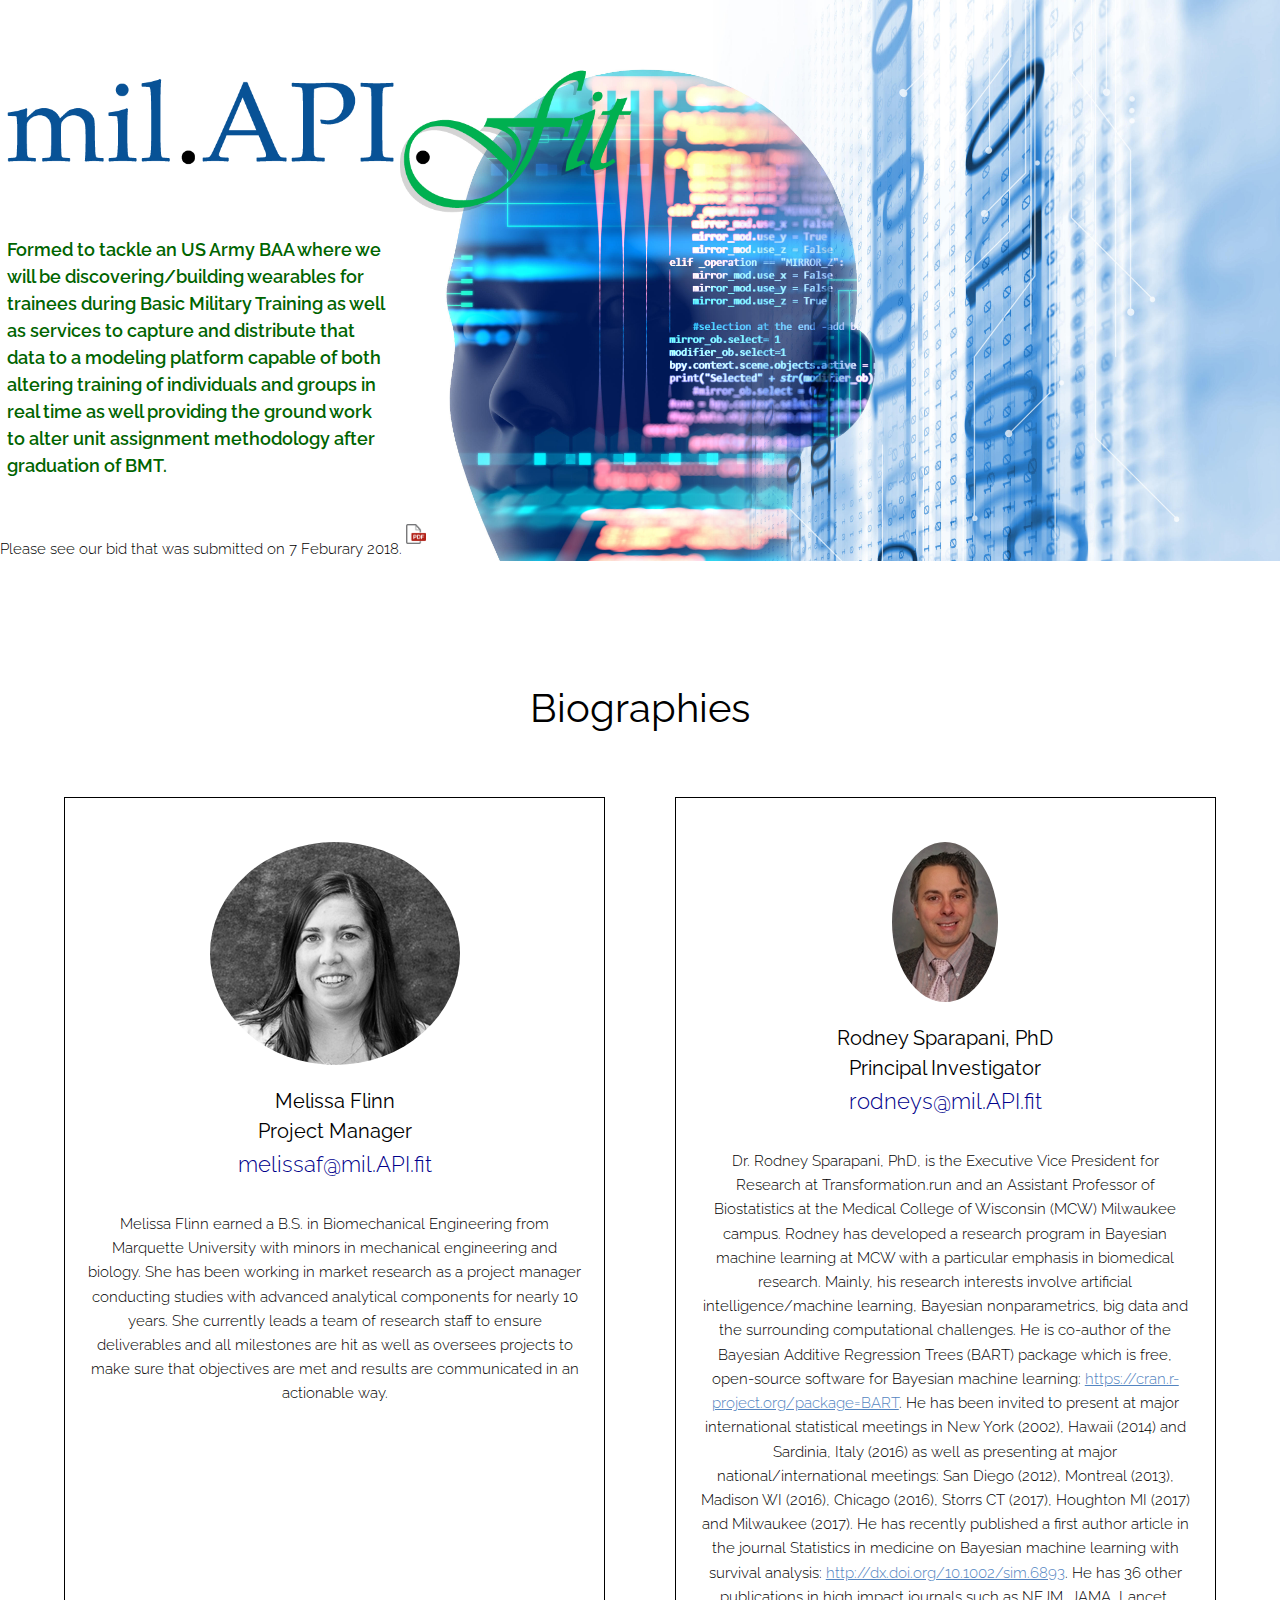
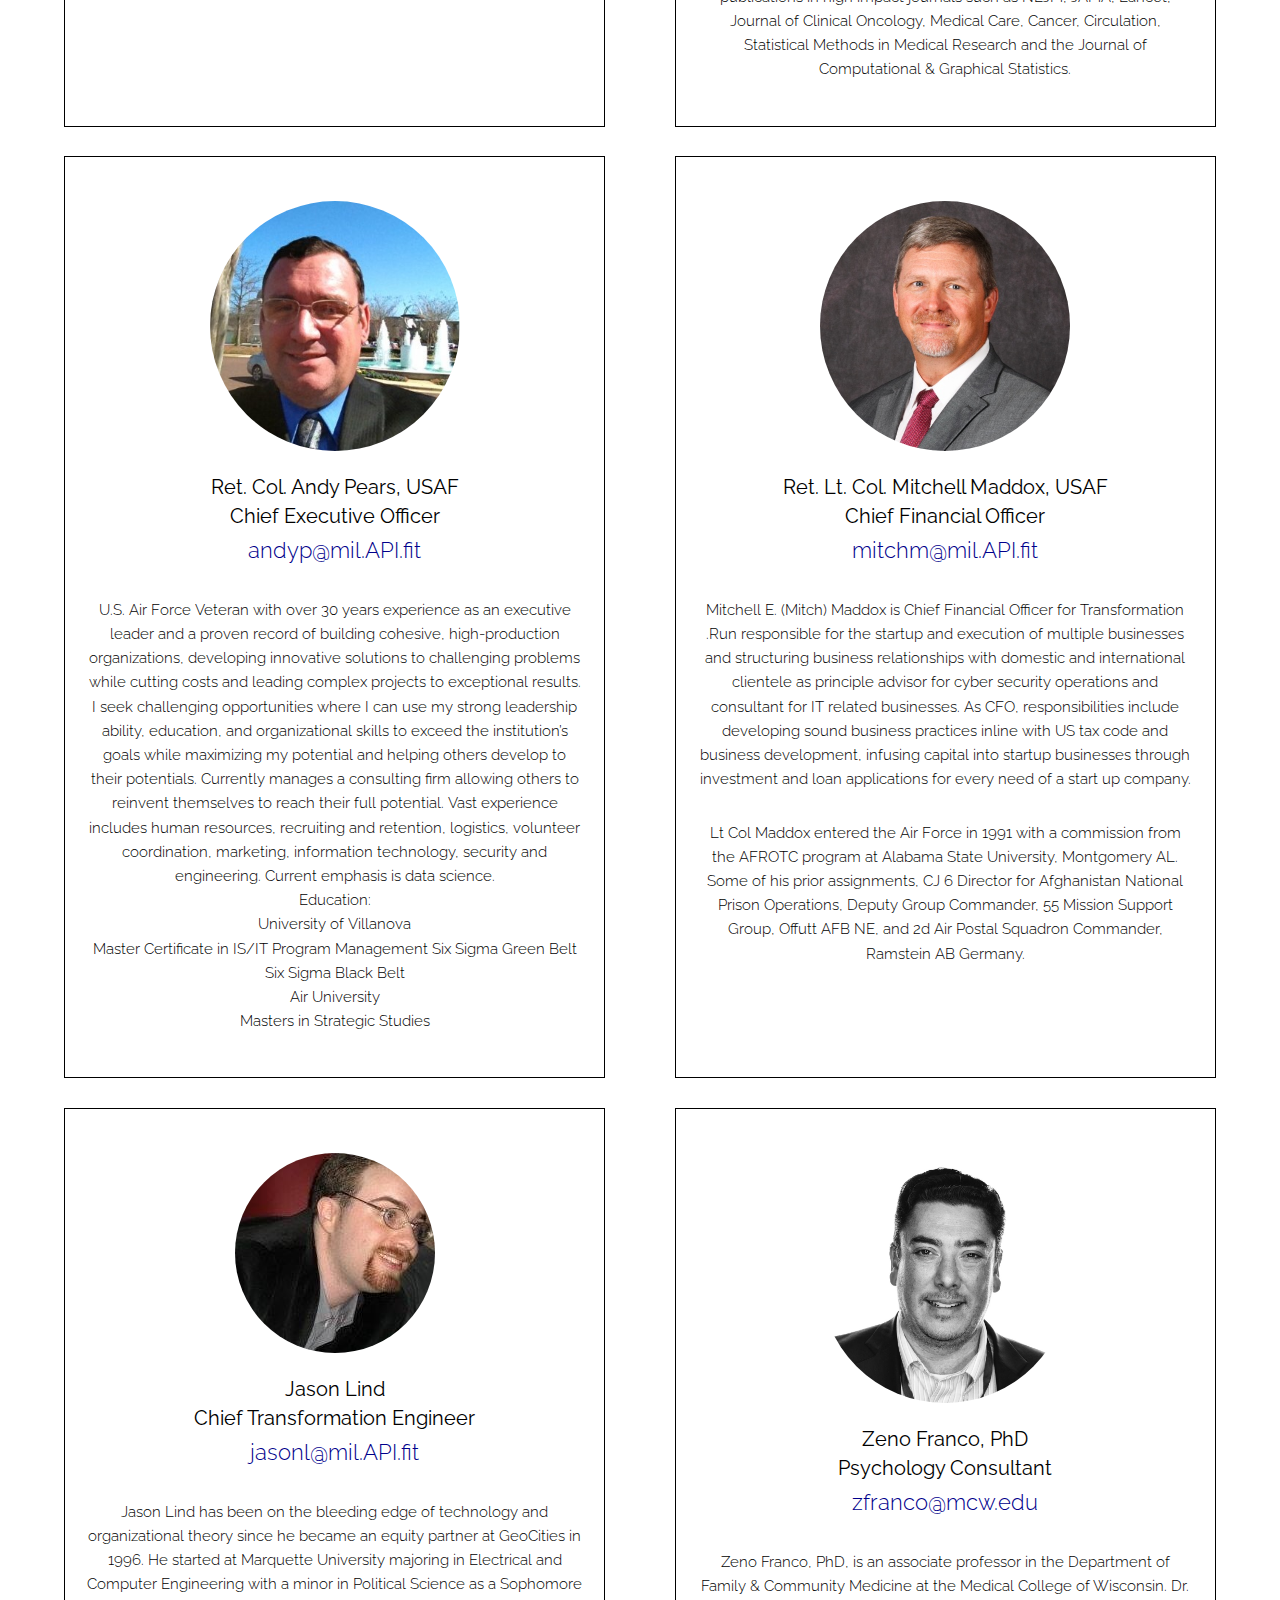
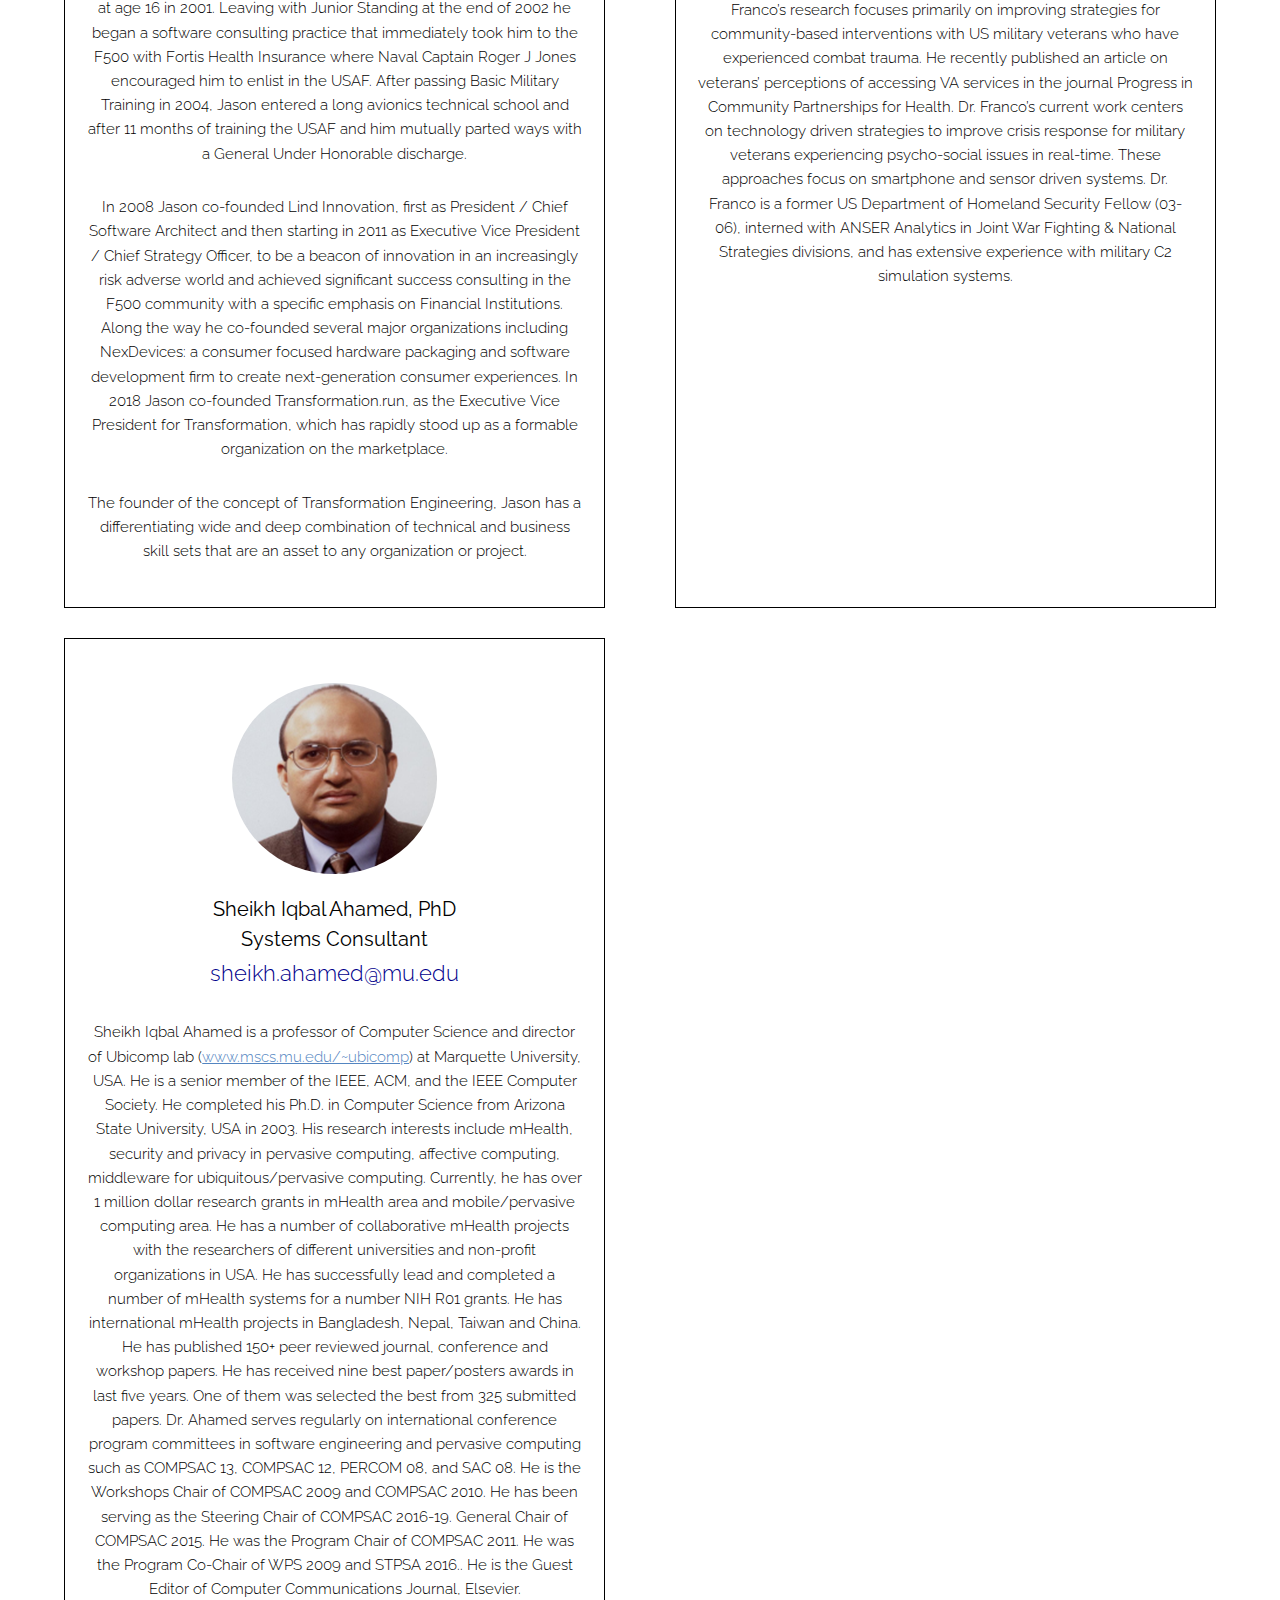
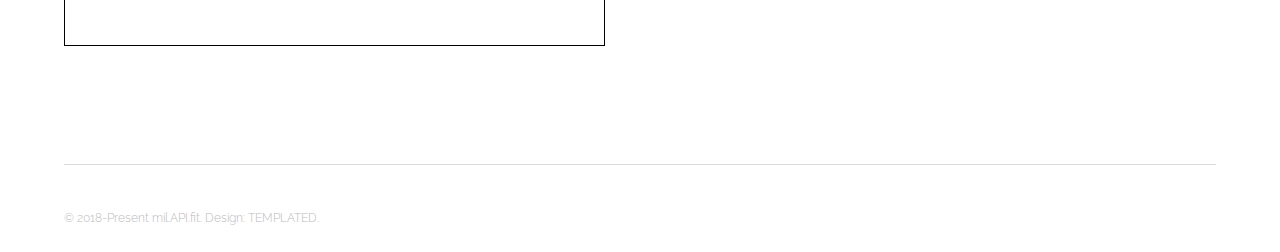
==== commit 21be6c1b: "bios" ====
--- a/index.html
+++ b/index.html
@@ -32,7 +32,7 @@
 					<header>
 						<h2>Biographies</h2>
 					</header>
-					<div class="flex flex-2">
+                    <div class="flex flex-2">
                         <div class="box person">
                             <div class="image round">
                                 <img src="images/melissaflinn.png" alt="Melissa Flinn" />
@@ -44,25 +44,102 @@
                             </p>
                             <p>Melissa Flinn earned a B.S. in Biomechanical Engineering from Marquette University with minors in mechanical engineering and biology.  She has been working in market research as a project manager conducting studies with advanced analytical components for nearly 10 years.  She currently leads a team of research staff to ensure deliverables and all milestones are hit as well as oversees projects to make sure that objectives are met and results are communicated in an actionable way.</p>
                         </div>
-						<div class="box person">
-							<div class="image round">
-								<img src="images/jason-lind.jpg" alt="Jason Lind" />
-							</div>
-							<h3><a href="http://www.linkedin.com/in/jasonlind0">Jason Lind</a></h3>
+                        <div class="box person">
+                            <div class="image round">
+                                <img src="images/RodneySparapani.jpg" alt="Rodney Sparapani" />
+                            </div>
+                            <h3><a href="https://www.linkedin.com/in/rodneysparapani/">Rodney Sparapani, PhD</a></h3>
+                            <h3>Principal Investigator</h3>
+                            <p>
+                                <a class="email" href="mailto:rodneys@mil.api.fit">rodneys@mil.API.fit</a>
+                            </p>
+                            <p>Dr. Rodney Sparapani, PhD, is the Executive Vice President for Research at Transformation.run and an Assistant Professor of Biostatistics at the Medical College of Wisconsin (MCW) Milwaukee campus.  Rodney has developed a research program in Bayesian machine learning at MCW with a particular emphasis in biomedical research.  Mainly, his research interests involve artificial intelligence/machine learning, Bayesian nonparametrics, big data and the surrounding computational challenges.  He is co-author of the Bayesian Additive Regression Trees (BART) package which is free, open-source software for Bayesian machine learning: <a href="https://cran.r-project.org/package=BART">https://cran.r-project.org/package=BART</a>.  He has been invited to present at major international statistical meetings in New York (2002), Hawaii (2014) and Sardinia, Italy (2016) as well as presenting at major national/international meetings: San Diego (2012), Montreal (2013), Madison WI (2016), Chicago (2016), Storrs CT (2017), Houghton MI (2017) and Milwaukee (2017).  He has recently published a first author article in the journal Statistics in medicine on Bayesian machine learning with survival analysis: <a href="http://dx.doi.org/10.1002/sim.6893">http://dx.doi.org/10.1002/sim.6893</a>.  He has 36 other publications in high impact journals such as NEJM, JAMA, Lancet, Journal of Clinical Oncology, Medical Care, Cancer, Circulation, Statistical Methods in Medical Research and the Journal of Computational & Graphical Statistics.</p>
+                        </div>
+                        <div class="box person">
+                            <div class="image round">
+                                <img src="images/andypears.jpg" alt="Andy Pears" />
+                            </div>
+                            <h3><a href="https://www.linkedin.com/in/andy-pears-40a8263b/">Ret. Col. Andy Pears, USAF</a></h3>
+                            <h3>Chief Executive Officer</h3>
+                            <p>
+                                <a class="email" href="mailto:andyp@mil.api.fit">andyp@mil.API.fit</a>
+                            </p>
+                            <p>
+                                U.S. Air Force Veteran with over 30 years experience as an executive leader and a proven record of building cohesive, high-production organizations, developing innovative solutions to challenging problems while cutting costs and leading complex projects to exceptional results. I seek challenging opportunities where I can use my strong leadership ability, education, and organizational skills to exceed the institution’s goals while maximizing my potential and helping others develop to their potentials.  Currently manages a consulting firm allowing others to reinvent themselves to reach their full potential.   Vast experience includes human resources, recruiting and retention, logistics, volunteer coordination, marketing, information technology, security and engineering.  Current emphasis is data science.
+                                <br />
+                                Education:<br />
+                                University of Villanova<br />
+                                Master Certificate in IS/IT Program Management Six Sigma Green Belt<br />
+                                Six Sigma Black Belt<br />
+                                Air University<br />
+                                Masters in Strategic Studies
+                            </p>
+                        </div>
+                        <div class="box person">
+                            <div class="image round">
+                                <img src="images/mitchmaddox.jpg" alt="Mitchell Maddox" />
+                            </div>
+                            <h3><a href="https://www.linkedin.com/in/mitchell-mitch-maddox-0880a46/">Ret. Lt. Col. Mitchell Maddox, USAF</a></h3>
+                            <h3>Chief Financial Officer</h3>
+                            <p>
+                                <a class="email" href="mailto:mitchm@mil.api.fit">mitchm@mil.API.fit</a>
+                            </p>
+                            <p>
+                                Mitchell E. (Mitch) Maddox is Chief Financial Officer for Transformation .Run responsible for the
+                                startup and execution of multiple businesses and structuring business relationships with domestic and
+                                international clientele as principle advisor for cyber security operations and consultant for IT related
+                                businesses. As CFO, responsibilities include developing sound business practices inline with US tax
+                                code and business development, infusing capital into startup businesses through investment and loan
+                                applications for every need of a start up company.
+                            </p>
+                            <p>
+                                Lt Col Maddox entered the Air Force in 1991 with a commission from the
+                                AFROTC program at Alabama State University, Montgomery AL. Some of his
+                                prior assignments, CJ 6 Director for Afghanistan National Prison Operations,
+                                Deputy Group Commander, 55 Mission Support Group, Offutt AFB NE, and 2d Air Postal Squadron
+                                Commander, Ramstein AB Germany.
+                            </p>
+                        </div>
+                        <div class="box person">
+                            <div class="image round">
+                                <img src="images/jason-lind.jpg" alt="Jason Lind" />
+                            </div>
+                            <h3><a href="http://www.linkedin.com/in/jasonlind0">Jason Lind</a></h3>
                             <h3>Chief Transformation Engineer</h3>
                             <p>
                                 <a class="email" href="mailto:jasonl@mil.api.fit">jasonl@mil.API.fit</a>
                             </p>
                             <p>
                                 Jason Lind has been on the bleeding edge of technology and organizational theory since he became an equity partner at GeoCities in 1996. He started at Marquette University majoring in Electrical and Computer Engineering with a minor in Political Science as a Sophomore at age 16 in 2001. Leaving with Junior Standing at the end of 2002 he began a software consulting practice that immediately took him to the F500 with Fortis Health Insurance where Naval Captain Roger J Jones encouraged him to enlist in the USAF. After passing Basic Military Training in 2004, Jason entered a long avionics technical school and after 11 months of training the USAF and him mutually parted ways with a General Under Honorable discharge.
-                                </p><p>
+                            </p><p>
                                 In 2008 Jason co-founded Lind Innovation, first as President / Chief Software Architect and then starting in 2011 as Executive Vice President / Chief Strategy Officer, to be a beacon of innovation in an increasingly risk adverse world and achieved significant success consulting in the F500 community with a specific emphasis on Financial Institutions. Along the way he co-founded several major organizations including NexDevices: a consumer focused hardware packaging and software development firm to create next-generation consumer experiences. In 2018 Jason co-founded Transformation.run, as the Executive Vice President for Transformation, which has rapidly stood up as a formable organization on the marketplace.
                             </p><p>
                                 The founder of the concept of Transformation Engineering, Jason has a differentiating wide and deep combination of technical and business skill sets that are an asset to any organization or project.
                             </p>
-						</div>
-						
-					</div>
+                        </div>
+                        <div class="box person">
+                            <div class="image round">
+                                <img src="images/Zeno_Franco_Photo_BW.jpg" alt="Zeno Franco" />
+                            </div>
+                            <h3><a href="https://www.linkedin.com/in/zenofranco/">Zeno Franco, PhD</a></h3>
+                            <h3>Psychology Consultant</h3>
+                            <p>
+                                <a class="email" href="mailto:zfranco@mcw.edu">zfranco@mcw.edu</a>
+                            </p>
+                            <p>Zeno Franco, PhD, is an associate professor in the Department of Family & Community Medicine at the Medical College of Wisconsin.  Dr. Franco’s research focuses primarily on improving strategies for community-based interventions with US military veterans who have experienced combat trauma.  He recently published an article on veterans’ perceptions of accessing VA services in the journal Progress in Community Partnerships for Health.  Dr. Franco’s current work centers on technology driven strategies to improve crisis response for military veterans experiencing psycho-social issues in real-time.  These approaches focus on smartphone and sensor driven systems.  Dr. Franco is a former US Department of Homeland Security Fellow (03-06), interned with ANSER Analytics in Joint War Fighting & National Strategies divisions, and has extensive experience with military C2 simulation systems.</p>    
+                        </div>
+                        <div class="box person">
+                            <div class="image round">
+                                <img src="images/iqbal.png" alt="Sheikh Iqbal Ahamed" />
+                            </div>
+                            <h3><a href="https://www.linkedin.com/in/sheikh-iqbal-ahamed-53345bb/">Sheikh Iqbal Ahamed, PhD</a></h3>
+                            <h3>Systems Consultant</h3>
+                            <p>
+                                <a class="email" href="mailto:sheikh.ahamed@mu.edu">sheikh.ahamed@mu.edu</a>
+                            </p>
+                            <p>Sheikh Iqbal Ahamed is a professor of Computer Science and director of Ubicomp lab (<a href="http://www.mscs.mu.edu/~ubicomp">www.mscs.mu.edu/~ubicomp</a>)  at Marquette University, USA. He is a senior member of the IEEE, ACM, and the IEEE Computer Society. He completed his Ph.D. in Computer Science from Arizona State University, USA in 2003. His research interests include  mHealth,  security and privacy in pervasive computing, affective computing, middleware for ubiquitous/pervasive computing. Currently, he has over 1 million dollar research grants in mHealth area and mobile/pervasive computing area. He has a number of collaborative mHealth projects with the researchers of different universities and non-profit organizations in USA. He has successfully lead and  completed a number of mHealth systems for a number NIH R01 grants.  He has international mHealth projects in Bangladesh, Nepal, Taiwan and China. He has published 150+ peer reviewed journal, conference and workshop papers.  He has received nine best paper/posters awards in last five years. One of them was selected the best from 325 submitted papers. Dr. Ahamed serves regularly on international conference program committees in software engineering and pervasive computing such as COMPSAC 13, COMPSAC 12,  PERCOM 08, and SAC 08. He is the Workshops Chair of COMPSAC 2009 and COMPSAC 2010. He has been serving as the Steering Chair of  COMPSAC 2016-19. General Chair of COMPSAC 2015. He was the Program Chair  of COMPSAC 2011. He was the Program Co-Chair of WPS 2009 and STPSA 2016.. He is the Guest Editor of Computer Communications Journal, Elsevier. </p>
+                        </div>
+                    </div>
 				</div>
 			</section>
 
--- a/assets/css/main.css
+++ b/assets/css/main.css
@@ -2209,8 +2209,8 @@
 			padding: 3em 1.5em;
 		}
         .email{
-            color:azure;
-            font-size: 0.75em;
+            color:darkblue;
+            font-size: 1.5em;
             text-decoration:none;
         }
 			.box.person h3 {
@@ -2270,6 +2270,8 @@
 
 		.image.round img {
 			border-radius: 100%;
+            max-height: 250px;
+            max-width: 250px;
 		}
 
 		.image.left {
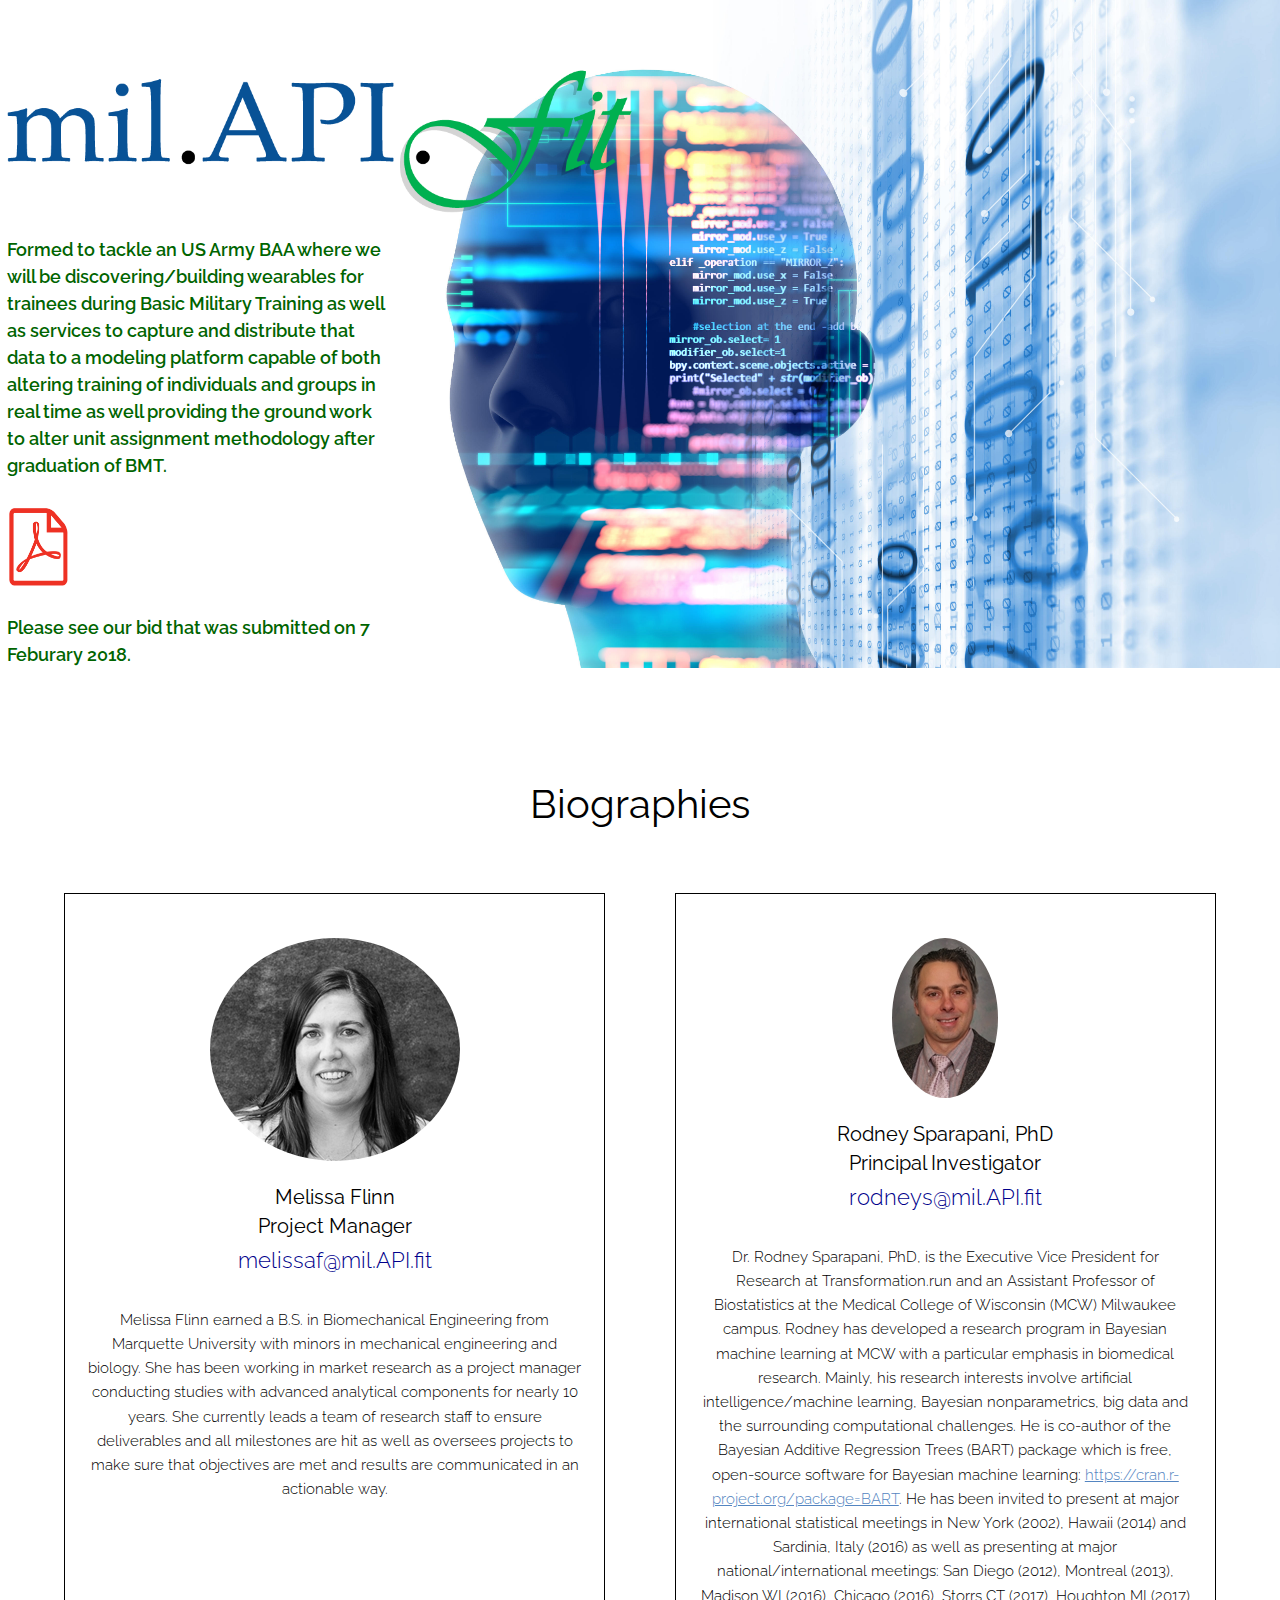
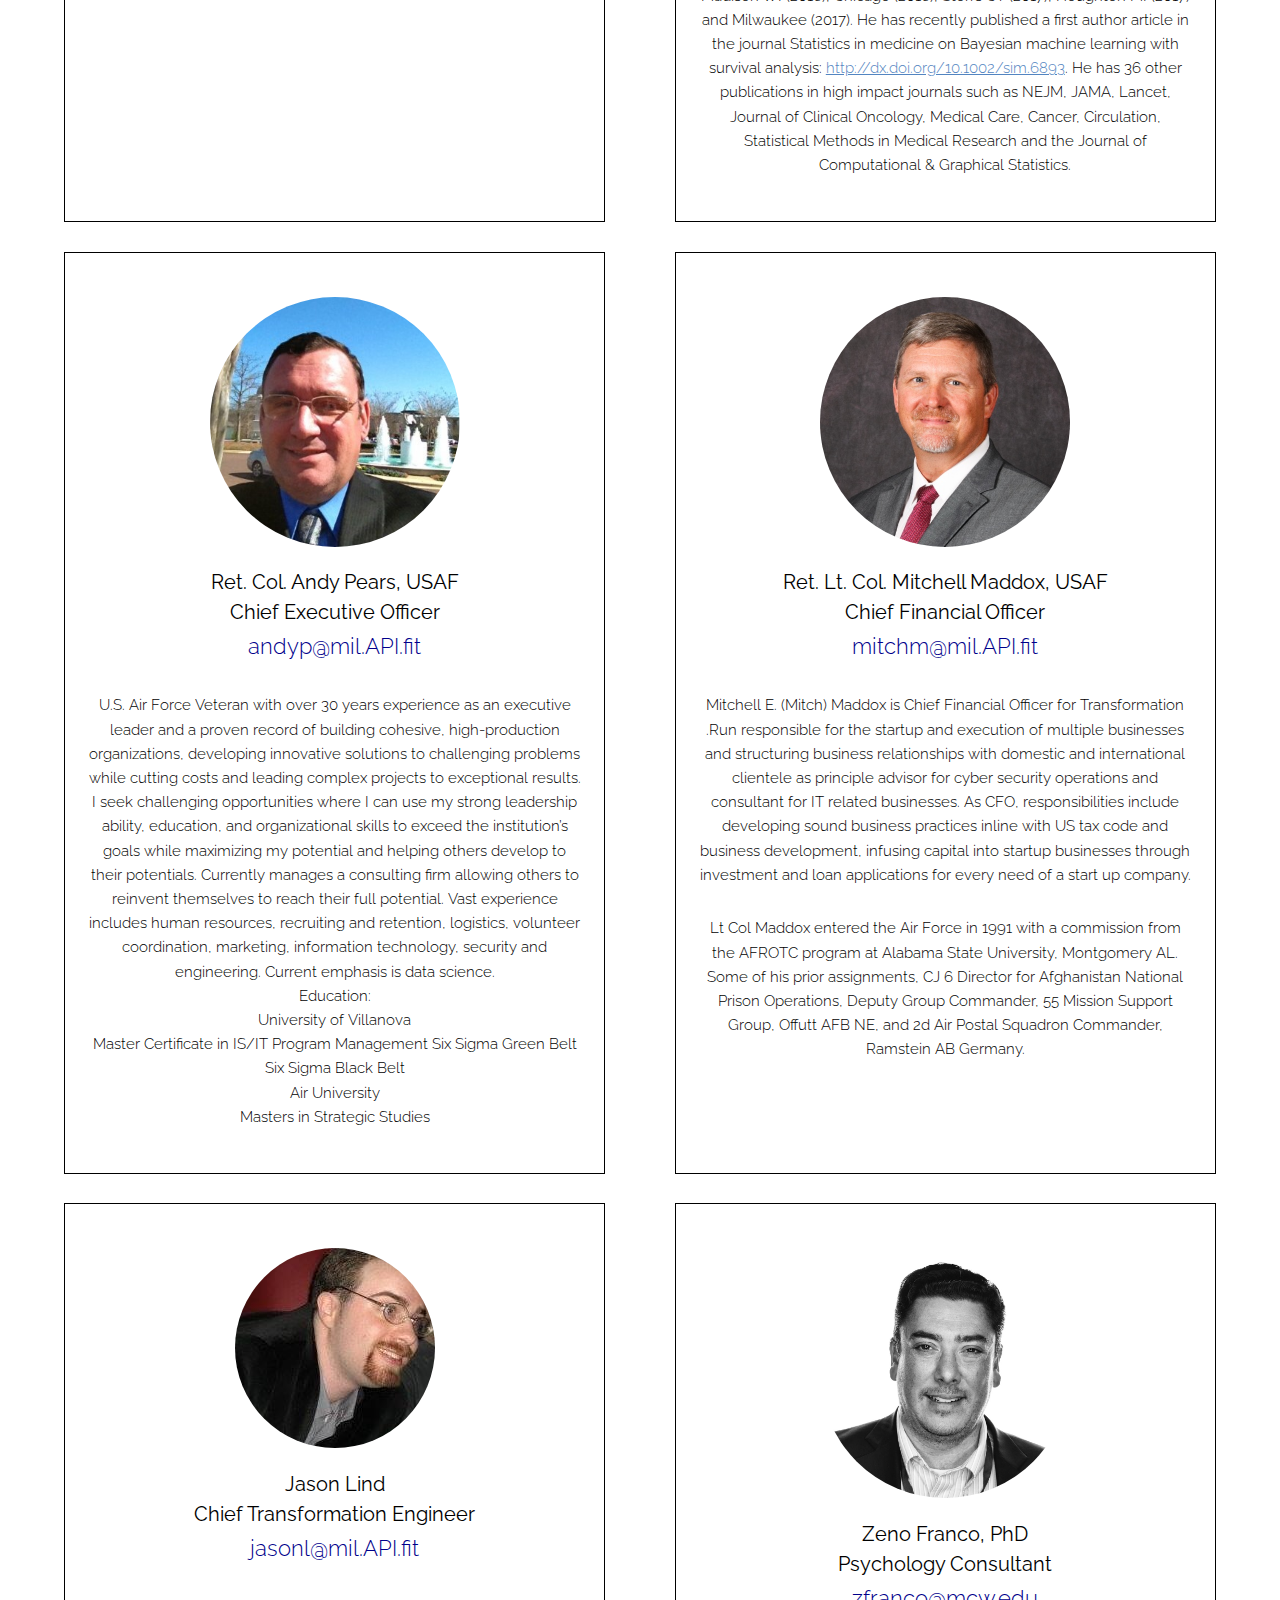
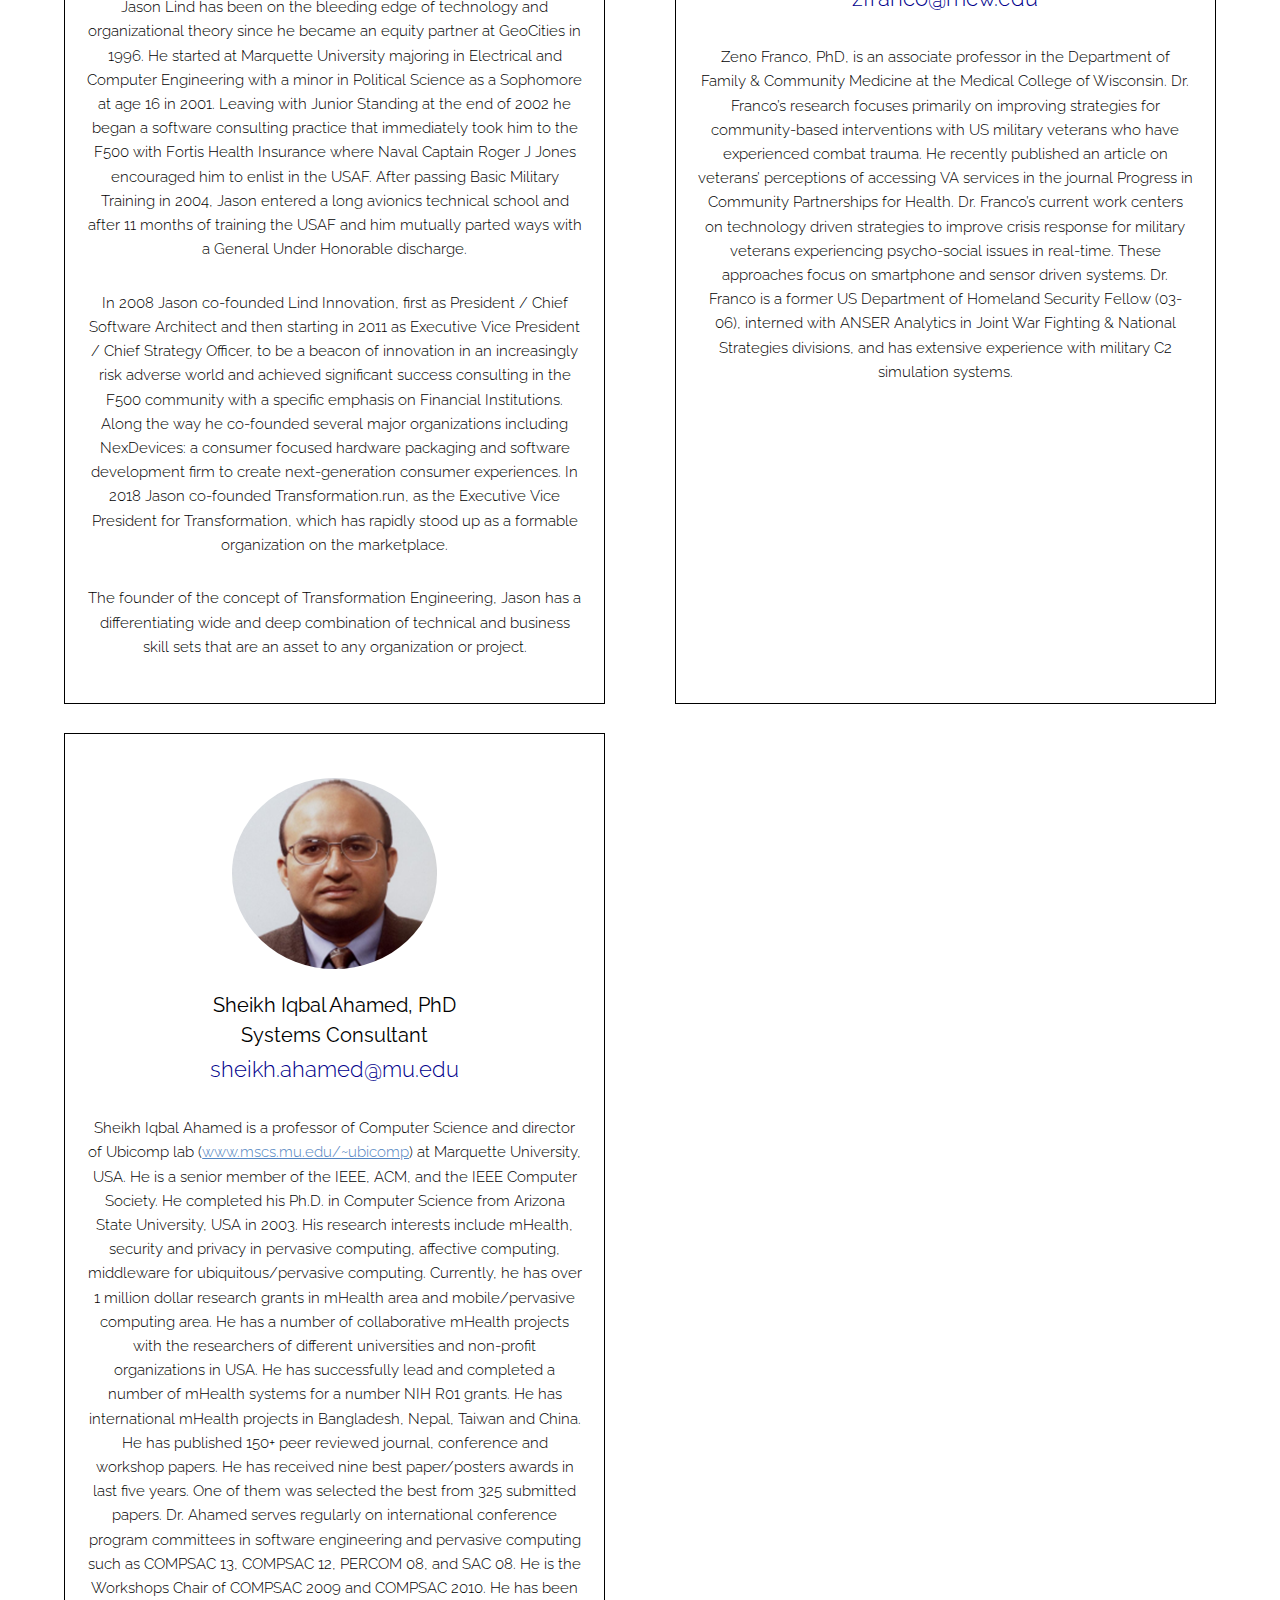
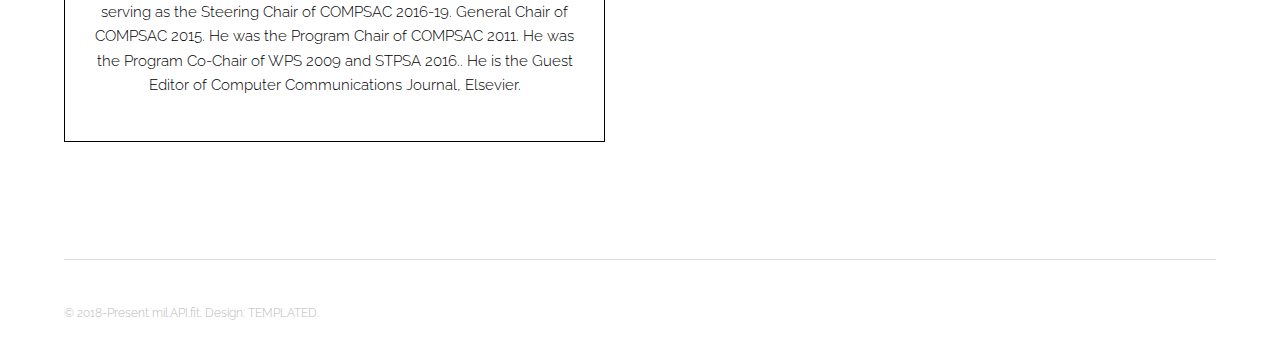
==== commit 69868b49: "better pdf link" ====
--- a/index.html
+++ b/index.html
@@ -19,10 +19,14 @@
         <section id="banner">
             <img src="images/mil_fit_trans_logo.png" />
 
-            <h2>Formed to tackle an US Army BAA where we will be discovering/building wearables for trainees during Basic Military Training as well as services to capture and distribute that data to a modeling platform capable of both altering training of individuals and groups in real time as well providing the ground work to alter unit assignment methodology after graduation of BMT.
-            <br /><br /></h2>
-            <p style="vertical-align:top">Please see our bid that was submitted on 7 Feburary 2018. <a href="http://wwidew.net/mil.api.fit.pdf" target="_blank"><img src="images/pdf-icon.png" style="height:20px;width:20px" /></a></p>
-            
+            <h2>
+                Formed to tackle an US Army BAA where we will be discovering/building wearables for trainees during Basic Military Training as well as services to capture and distribute that data to a modeling platform capable of both altering training of individuals and groups in real time as well providing the ground work to alter unit assignment methodology after graduation of BMT.
+            </h2>
+            <a href="http://wwidew.net/mil.api.fit.pdf" target="_blank"><img src="images/pdf-icon.png" style="height:100px;width:77px" /></a>
+            <h2>
+                Please see our bid that was submitted on 7 Feburary 2018.
+            </h2>
+
         </section>
         
        
--- a/assets/css/main.css
+++ b/assets/css/main.css
@@ -2968,7 +2968,7 @@
             font-weight: 400;
             color: #fff;
             line-height: 1em;
-            margin: 0 0 0.5em 0;
+            margin: 0 0 0.1em 0;
             padding: 0;
         }
     #banner h2 {
@@ -2977,6 +2977,14 @@
         width: 30%;
         font-weight: 600;
         padding-left: 7px;
+    }
+    #banner span {
+        font-size: 18px;
+        color: darkgreen;
+        width: 30%;
+        font-weight: 600;
+        padding-left: 7px;
+        margin-bottom:3em;
     }
     #banner img {
         width: 50%;
@@ -2997,6 +3005,9 @@
     #banner h2 {
         width: 33%
     }
+    #banner span {
+        width: 33%
+    }
 }
 
 @media screen and (max-width: 750px) {
@@ -3008,6 +3019,9 @@
     #banner h2 {
         width: 35%
     }
+    #banner span {
+        width: 35%
+    }
 }
 
 		@media screen and (max-width: 700px) {
@@ -3019,7 +3033,9 @@
             #banner h2 {
                 width: 37%
             }
-
+            #banner span {
+                width: 37%
+            }
 		}
 @media screen and (max-width: 650px) {
 
@@ -3028,6 +3044,9 @@
     }
 
     #banner h2 {
+        width: 40%
+    }
+    #banner span {
         width: 40%
     }
 }
@@ -3040,6 +3059,9 @@
     #banner h2 {
         width: 45%
     }
+    #banner span {
+        width: 45%
+    }
 }
 @media screen and (max-width: 550px) {
 
@@ -3048,6 +3070,9 @@
     }
 
     #banner h2 {
+        width: 48%
+    }
+    #banner span {
         width: 48%
     }
 }
@@ -3060,6 +3085,9 @@
     #banner h2 {
         width: 54%
     }
+    #banner span {
+        width: 54%
+    }
 }
 @media screen and (max-width: 450px) {
 
@@ -3068,6 +3096,9 @@
     }
 
     #banner h2 {
+        width: 57%
+    }
+    #banner span {
         width: 57%
     }
 }
@@ -3078,6 +3109,9 @@
         }
 
         #banner h2 {
+            width: 65%
+        }
+        #banner span {
             width: 65%
         }
 	}
